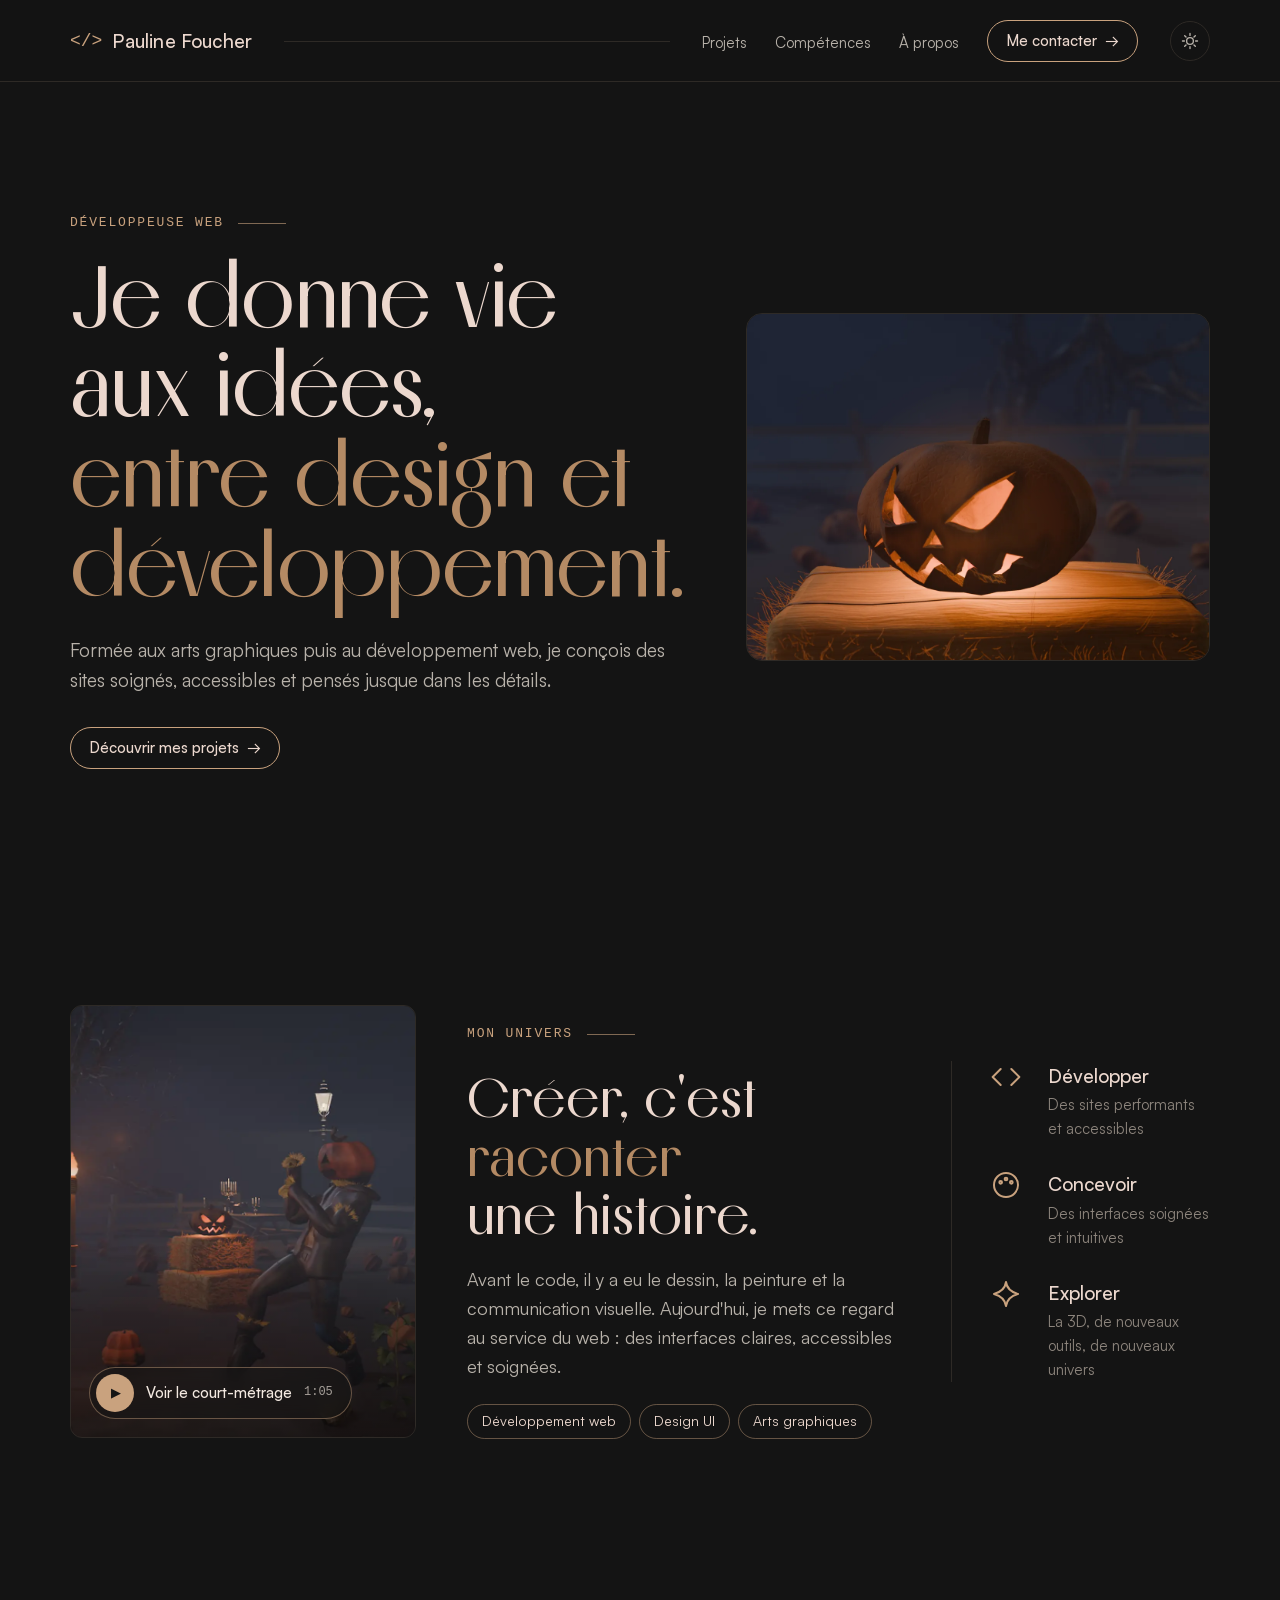
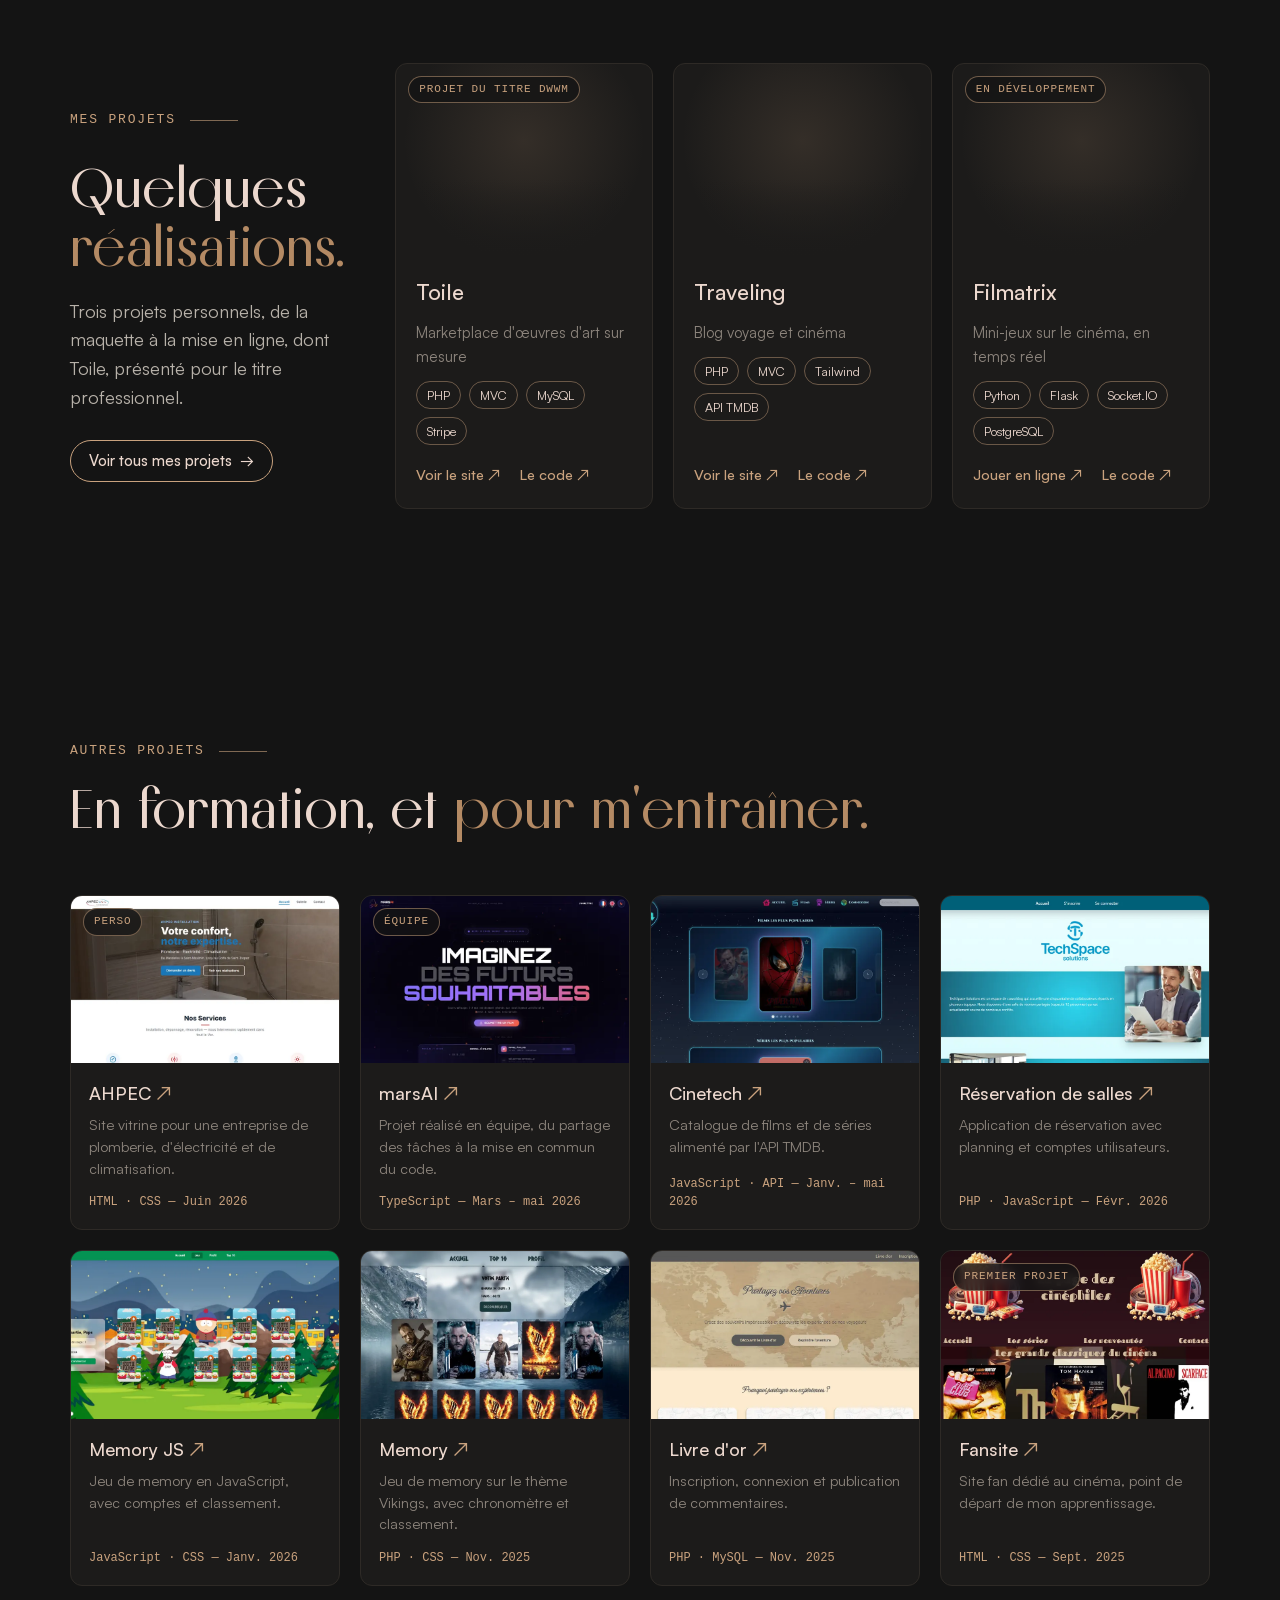
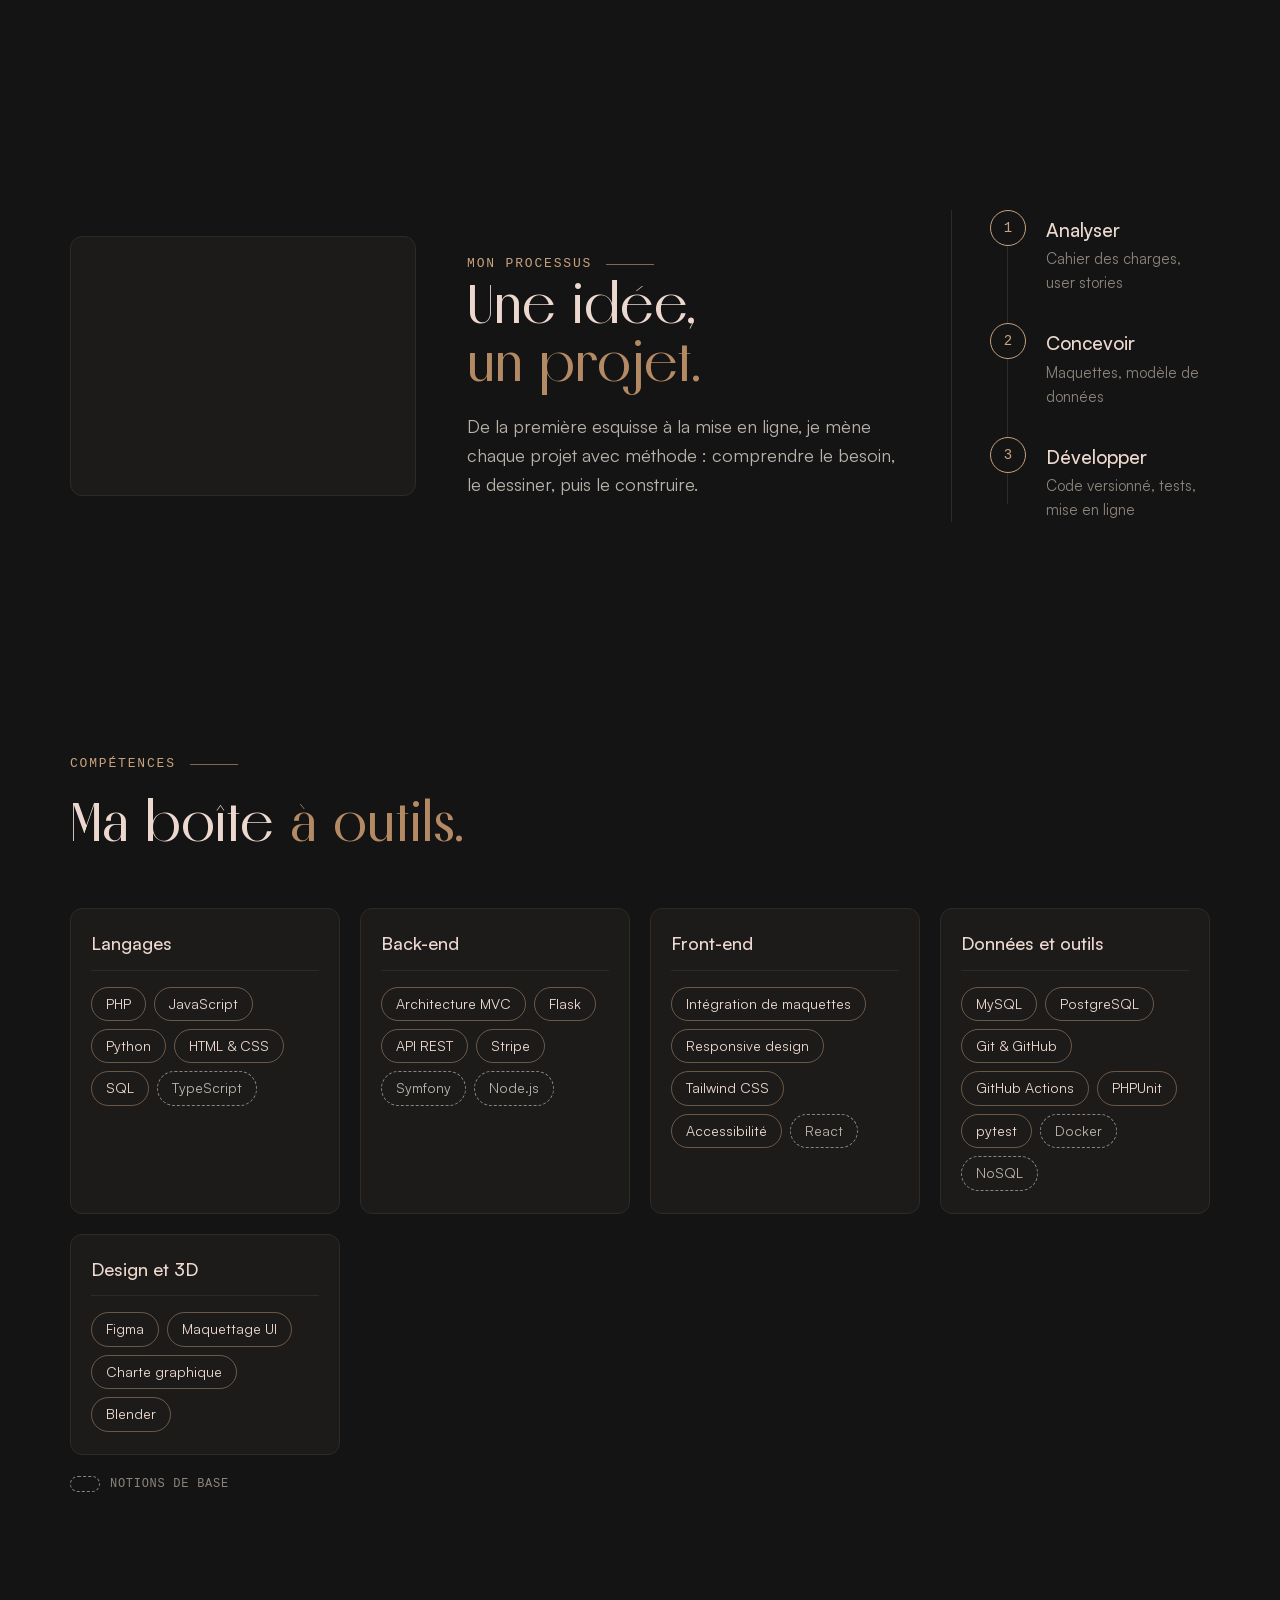
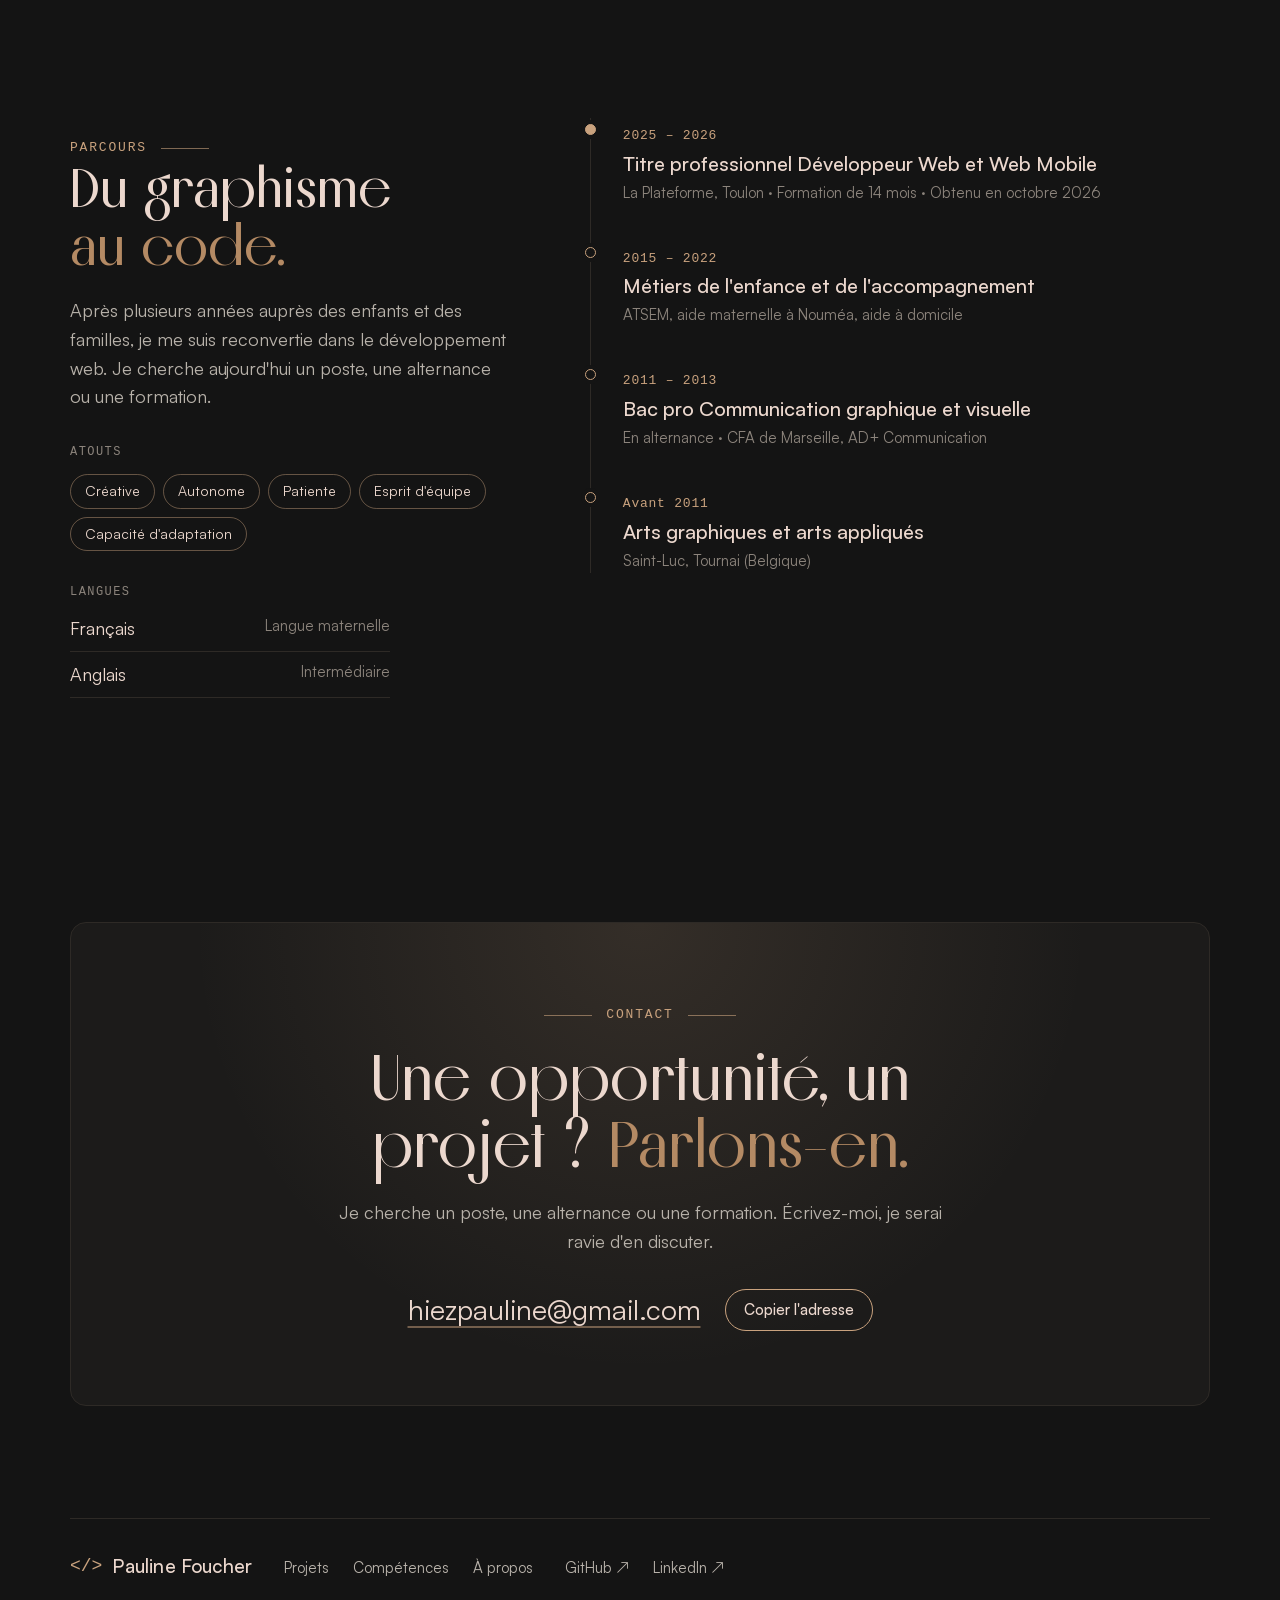
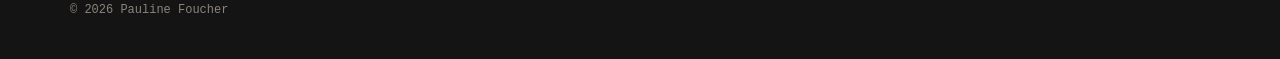
==== index.html @ 4ea8f17d "Intégration de la lanterne en 3D dans le hero" ====
<!DOCTYPE html>
<html lang="fr">
<head>
  <meta charset="UTF-8">
  <meta name="viewport" content="width=device-width, initial-scale=1.0">
  <title>Pauline Foucher · Développeuse web</title>
  <meta name="description" content="Portfolio de Pauline Foucher, développeuse web ouverte à un emploi, une alternance ou une formation : projets en PHP, JavaScript et Python.">

  <link rel="icon" href="images/favicon.svg" type="image/svg+xml">

  <meta property="og:type" content="website">
  <meta property="og:locale" content="fr_FR">
  <meta property="og:title" content="Pauline Foucher · Développeuse web">
  <meta property="og:description" content="Développeuse web ouverte à un emploi, une alternance ou une formation : projets en PHP, JavaScript et Python.">
  <meta property="og:url" content="https://pauline-hiez.github.io/mon-portfolio/">
  <meta property="og:image" content="https://pauline-hiez.github.io/mon-portfolio/images/og-image.png">
  <meta name="twitter:card" content="summary_large_image">


  <!-- Applique le thème choisi avant l'affichage (évite un flash) et signale que le JavaScript est actif -->
  <script>
    document.documentElement.classList.add('js');
    (function () {
      let theme = null;
      try { theme = localStorage.getItem('theme'); } catch (e) {}
      // Deux thèmes : sombre (par défaut) et clair. Les anciens choix sont convertis.
      const light = ['light', 'teal', 'prune', 'bleu', 'sauge'];
      document.documentElement.dataset.theme = light.includes(theme) ? 'light' : 'dark';
    })();
  </script>

  <!-- Styles et script -->
  <link rel="stylesheet" href="css/style.css">
  <script src="js/script.js" defer></script>
</head>
<body>

  <a class="skip-link" href="#main">Aller au contenu</a>

  <div class="wrap">

    <!-- ===== EN-TÊTE DU SITE ===== -->
    <header class="site-header">
      <a class="brand" href="#top">
        <span class="brand-mark" aria-hidden="true">&lt;/&gt;</span>
        <span class="brand-name">Pauline Foucher</span>
      </a>

      <nav class="site-nav" aria-label="Navigation principale">
        <ul>
          <li><a href="#projets">Projets</a></li>
          <li><a href="#competences">Compétences</a></li>
          <li><a href="#a-propos">À propos</a></li>
          <li><a class="btn-outline" href="#contact">Me contacter <span aria-hidden="true">→</span></a></li>
        </ul>
      </nav>

      <button type="button" class="theme-toggle" id="theme-toggle" aria-label="Activer le mode clair">
        <svg class="icon-moon" viewBox="0 0 24 24" aria-hidden="true">
          <path d="M20 14.5A8 8 0 0 1 9.5 4a8 8 0 1 0 10.5 10.5z"/>
        </svg>
        <svg class="icon-sun" viewBox="0 0 24 24" aria-hidden="true">
          <circle cx="12" cy="12" r="4.5"/>
          <path d="M12 2v2.5M12 19.5V22M2 12h2.5M19.5 12H22M4.9 4.9l1.8 1.8M17.3 17.3l1.8 1.8M4.9 19.1l1.8-1.8M17.3 6.7l1.8-1.8"/>
        </svg>
      </button>
    </header>

    <main id="main">

      <!-- Introduction -->
      <section class="hero" id="top">
        <div class="hero-text">
          <p class="kicker">Développeuse web</p>
          <h1>Je donne vie aux idées, <em>entre design et développement.</em></h1>
          <p class="hero-lead">
            Formée aux arts graphiques puis au développement web, je conçois des
            sites soignés, accessibles et pensés jusque dans les détails.
          </p>
          <a class="btn-outline" href="#projets">
            Découvrir mes projets <span aria-hidden="true">→</span>
          </a>
        </div>

        <!-- Visuel provisoire, en attendant le personnage 3D -->
        <figure class="hero-visual">
          <img src="images/lanterne.webp"
               alt="Lanterne citrouille sculptée, modélisée et éclairée dans Blender"
               width="1200" height="900" fetchpriority="high">
        </figure>
      </section>

      <!-- Mon univers (à propos) -->
      <section class="about" id="a-propos">
        <!-- Visuel : à choisir (portrait, rendu 3D…) -->
        <figure class="about-visual">
          <img src="images/epouvantail.webp" alt="L'appel, scène 3D réalisée dans Blender" loading="lazy">
          <button type="button" class="play-btn" id="film-open">
            <span class="play-pill">
              <span class="play-icon" aria-hidden="true">▶</span>
              Voir le court-métrage
              <span class="play-time">1:05</span>
            </span>
          </button>
        </figure>

        <div class="about-text">
          <p class="kicker">Mon univers</p>
          <h2>Créer, c'est <em>raconter</em> une histoire.</h2>
          <p>
            Avant le code, il y a eu le dessin, la peinture et la communication
            visuelle. Aujourd'hui, je mets ce regard au service du web : des
            interfaces claires, accessibles et soignées.
          </p>
          <ul class="tags" aria-label="Domaines">
            <li>Développement web</li>
            <li>Design UI</li>
            <li>Arts graphiques</li>
          </ul>
        </div>

        <ul class="pillars">
          <li>
            <svg class="pillar-icon" viewBox="0 0 24 24" aria-hidden="true">
              <path d="M8 6l-6 6 6 6M16 6l6 6-6 6"/>
            </svg>
            <h3>Développer</h3>
            <p>Des sites performants et accessibles</p>
          </li>
          <li>
            <svg class="pillar-icon" viewBox="0 0 24 24" aria-hidden="true">
              <circle cx="12" cy="12" r="9"/>
              <circle cx="8" cy="10" r="1"/>
              <circle cx="12" cy="7.5" r="1"/>
              <circle cx="16" cy="10" r="1"/>
            </svg>
            <h3>Concevoir</h3>
            <p>Des interfaces soignées et intuitives</p>
          </li>
          <li>
            <svg class="pillar-icon" viewBox="0 0 24 24" aria-hidden="true">
              <path d="M12 3c.6 4.6 3.4 7.4 9 9-5.6 1.6-8.4 4.4-9 9-.6-4.6-3.4-7.4-9-9 5.6-1.6 8.4-4.4 9-9z"/>
            </svg>
            <h3>Explorer</h3>
            <p>La 3D, de nouveaux outils, de nouveaux univers</p>
          </li>
        </ul>
      </section>

      <!-- Projets -->
      <section class="projects" id="projets">
        <div class="projects-intro">
          <p class="kicker">Mes projets</p>
          <h2>Quelques <em>réalisations.</em></h2>
          <p>
            Trois projets personnels, de la maquette à la mise en ligne, dont
            Toile, présenté pour le titre professionnel.
          </p>
          <a class="btn-outline" href="#formation">
            Voir tous mes projets <span aria-hidden="true">→</span>
          </a>
        </div>

        <ul class="project-list">
          <!-- Toile -->
          <li class="project-card">
            <div class="screen">
              <span class="badge">Projet du titre DWWM</span>
              <video class="demo" src="videos/toile.mp4"
                     muted loop playsinline preload="metadata"
                     aria-label="Démonstration de la marketplace Toile"></video>
            </div>
            <div class="project-body">
              <h3>Toile</h3>
              <p>Marketplace d'œuvres d'art sur mesure</p>
              <ul class="tags" aria-label="Technologies">
                <li>PHP</li>
                <li>MVC</li>
                <li>MySQL</li>
                <li>Stripe</li>
              </ul>
              <div class="project-links">
                <a href="https://toile.free.nf/" target="_blank" rel="noopener">Voir le site <span aria-hidden="true">↗</span></a>
                <a href="https://github.com/Pauline-hiez/toile" target="_blank" rel="noopener">Le code <span aria-hidden="true">↗</span></a>
              </div>
            </div>
          </li>

          <!-- Traveling -->
          <li class="project-card">
            <div class="screen">
              <video class="demo" src="videos/traveling.mp4"
                     muted loop playsinline preload="metadata"
                     aria-label="Démonstration du blog Traveling"></video>
            </div>
            <div class="project-body">
              <h3>Traveling</h3>
              <p>Blog voyage et cinéma</p>
              <ul class="tags" aria-label="Technologies">
                <li>PHP</li>
                <li>MVC</li>
                <li>Tailwind</li>
                <li>API TMDB</li>
              </ul>
              <div class="project-links">
                <a href="https://traveling-blog.free.nf/" target="_blank" rel="noopener">Voir le site <span aria-hidden="true">↗</span></a>
                <a href="https://github.com/Pauline-hiez/traveling" target="_blank" rel="noopener">Le code <span aria-hidden="true">↗</span></a>
              </div>
            </div>
          </li>

          <!-- Filmatrix -->
          <li class="project-card">
            <div class="screen">
              <span class="badge">En développement</span>
              <video class="demo" src="videos/filmatrix.mp4"
                     muted loop playsinline preload="metadata"
                     aria-label="Démonstration des jeux Filmatrix"></video>
            </div>
            <div class="project-body">
              <h3>Filmatrix</h3>
              <p>Mini-jeux sur le cinéma, en temps réel</p>
              <ul class="tags" aria-label="Technologies">
                <li>Python</li>
                <li>Flask</li>
                <li>Socket.IO</li>
                <li>PostgreSQL</li>
              </ul>
              <div class="project-links">
                <a href="https://filmatrix-0erx.onrender.com/" target="_blank" rel="noopener">Jouer en ligne <span aria-hidden="true">↗</span></a>
                <a href="https://github.com/Pauline-hiez/filmatrix" target="_blank" rel="noopener">Le code <span aria-hidden="true">↗</span></a>
              </div>
            </div>
          </li>
        </ul>
      </section>

      <!-- Autres projets -->
      <section class="others" id="formation">
        <div class="others-head">
          <p class="kicker">Autres projets</p>
          <h2>En formation, et <em>pour m'entraîner.</em></h2>
        </div>

        <ul class="others-list">
          <li class="other-card">
            <a href="https://github.com/Pauline-hiez/ahpec" target="_blank" rel="noopener">
              <figure class="other-shot">
                <span class="badge">Perso</span>
                <img class="other-thumb" src="images/ahpec.webp" alt="" loading="lazy">
              </figure>
              <div class="other-body">
                <h3>AHPEC <span aria-hidden="true">↗</span></h3>
                <p>Site vitrine pour une entreprise de plomberie, d'électricité et de climatisation.</p>
                <p class="other-meta">HTML · CSS — Juin 2026</p>
              </div>
            </a>
          </li>

          <li class="other-card">
            <a href="https://github.com/Pauline-hiez/marsAI" target="_blank" rel="noopener">
              <figure class="other-shot">
                <span class="badge">Équipe</span>
                <img class="other-thumb" src="images/marsai.webp" alt="" loading="lazy">
              </figure>
              <div class="other-body">
                <h3>marsAI <span aria-hidden="true">↗</span></h3>
                <p>Projet réalisé en équipe, du partage des tâches à la mise en commun du code.</p>
                <p class="other-meta">TypeScript — Mars – mai 2026</p>
              </div>
            </a>
          </li>

          <li class="other-card">
            <a href="https://github.com/Pauline-hiez/cinetech" target="_blank" rel="noopener">
              <figure class="other-shot">
                <img class="other-thumb" src="images/cinetech.webp" alt="" loading="lazy">
              </figure>
              <div class="other-body">
                <h3>Cinetech <span aria-hidden="true">↗</span></h3>
                <p>Catalogue de films et de séries alimenté par l'API TMDB.</p>
                <p class="other-meta">JavaScript · API — Janv. – mai 2026</p>
              </div>
            </a>
          </li>

          <li class="other-card">
            <a href="https://github.com/Pauline-hiez/reservation-salle" target="_blank" rel="noopener">
              <figure class="other-shot">
                <img class="other-thumb" src="images/reservation-salle.webp" alt="" loading="lazy">
              </figure>
              <div class="other-body">
                <h3>Réservation de salles <span aria-hidden="true">↗</span></h3>
                <p>Application de réservation avec planning et comptes utilisateurs.</p>
                <p class="other-meta">PHP · JavaScript — Févr. 2026</p>
              </div>
            </a>
          </li>

          <li class="other-card">
            <a href="https://github.com/Pauline-hiez/memory-js" target="_blank" rel="noopener">
              <figure class="other-shot">
                <img class="other-thumb" src="images/memory-js.webp" alt="" loading="lazy">
              </figure>
              <div class="other-body">
                <h3>Memory JS <span aria-hidden="true">↗</span></h3>
                <p>Jeu de memory en JavaScript, avec comptes et classement.</p>
                <p class="other-meta">JavaScript · CSS — Janv. 2026</p>
              </div>
            </a>
          </li>

          <li class="other-card">
            <a href="https://github.com/Pauline-hiez/memory" target="_blank" rel="noopener">
              <figure class="other-shot">
                <img class="other-thumb" src="images/memory-php.webp" alt="" loading="lazy">
              </figure>
              <div class="other-body">
                <h3>Memory <span aria-hidden="true">↗</span></h3>
                <p>Jeu de memory sur le thème Vikings, avec chronomètre et classement.</p>
                <p class="other-meta">PHP · CSS — Nov. 2025</p>
              </div>
            </a>
          </li>

          <li class="other-card">
            <a href="https://github.com/Pauline-hiez/livre-or" target="_blank" rel="noopener">
              <figure class="other-shot">
                <img class="other-thumb" src="images/livreor.webp" alt="" loading="lazy">
              </figure>
              <div class="other-body">
                <h3>Livre d'or <span aria-hidden="true">↗</span></h3>
                <p>Inscription, connexion et publication de commentaires.</p>
                <p class="other-meta">PHP · MySQL — Nov. 2025</p>
              </div>
            </a>
          </li>

          <li class="other-card">
            <a href="https://github.com/Pauline-hiez/fansite" target="_blank" rel="noopener">
              <figure class="other-shot">
                <span class="badge">Premier projet</span>
                <img class="other-thumb" src="images/fansite.webp" alt="" loading="lazy">
              </figure>
              <div class="other-body">
                <h3>Fansite <span aria-hidden="true">↗</span></h3>
                <p>Site fan dédié au cinéma, point de départ de mon apprentissage.</p>
                <p class="other-meta">HTML · CSS — Sept. 2025</p>
              </div>
            </a>
          </li>
        </ul>
      </section>

      <!-- Mon processus -->
      <section class="process" id="processus">
        <!-- Visuel : une de mes maquettes ou wireframes -->
        <figure class="process-visual" aria-hidden="true"></figure>

        <div class="process-text">
          <p class="kicker">Mon processus</p>
          <h2>Une idée, <em>un projet.</em></h2>
          <p>
            De la première esquisse à la mise en ligne, je mène chaque projet
            avec méthode : comprendre le besoin, le dessiner, puis le construire.
          </p>
        </div>

        <ol class="steps">
          <li>
            <h3>Analyser</h3>
            <p>Cahier des charges, user stories</p>
          </li>
          <li>
            <h3>Concevoir</h3>
            <p>Maquettes, modèle de données</p>
          </li>
          <li>
            <h3>Développer</h3>
            <p>Code versionné, tests, mise en ligne</p>
          </li>
        </ol>
      </section>

      <!-- Compétences -->
      <section class="skills" id="competences">
        <div class="skills-head">
          <p class="kicker">Compétences</p>
          <h2>Ma boîte <em>à outils.</em></h2>
        </div>

        <div class="skills-grid">
          <div class="skill-group">
            <h3>Langages</h3>
            <ul class="tags">
              <li>PHP</li>
              <li>JavaScript</li>
              <li>Python</li>
              <li>HTML &amp; CSS</li>
              <li>SQL</li>
              <li class="is-basic">TypeScript<span class="vh"> (bases)</span></li>
            </ul>
          </div>

          <div class="skill-group">
            <h3>Back-end</h3>
            <ul class="tags">
              <li>Architecture MVC</li>
              <li>Flask</li>
              <li>API REST</li>
              <li>Stripe</li>
              <li class="is-basic">Symfony<span class="vh"> (bases)</span></li>
              <li class="is-basic">Node.js<span class="vh"> (bases)</span></li>
            </ul>
          </div>

          <div class="skill-group">
            <h3>Front-end</h3>
            <ul class="tags">
              <li>Intégration de maquettes</li>
              <li>Responsive design</li>
              <li>Tailwind CSS</li>
              <li>Accessibilité</li>
              <li class="is-basic">React<span class="vh"> (bases)</span></li>
            </ul>
          </div>

          <div class="skill-group">
            <h3>Données et outils</h3>
            <ul class="tags">
              <li>MySQL</li>
              <li>PostgreSQL</li>
              <li>Git &amp; GitHub</li>
              <li>GitHub Actions</li>
              <li>PHPUnit</li>
              <li>pytest</li>
              <li class="is-basic">Docker<span class="vh"> (bases)</span></li>
              <li class="is-basic">NoSQL<span class="vh"> (bases)</span></li>
            </ul>
          </div>

          <div class="skill-group">
            <h3>Design et 3D</h3>
            <ul class="tags">
              <li>Figma</li>
              <li>Maquettage UI</li>
              <li>Charte graphique</li>
              <li>Blender</li>
            </ul>
          </div>
        </div>

        <p class="skills-legend"><span aria-hidden="true"></span>Notions de base</p>
      </section>

      <!-- Parcours -->
      <section class="path" id="parcours">
        <div class="path-intro">
          <p class="kicker">Parcours</p>
          <h2>Du graphisme <em>au code.</em></h2>
          <p>
            Après plusieurs années auprès des enfants et des familles, je me suis
            reconvertie dans le développement web. Je cherche aujourd'hui un poste,
            une alternance ou une formation.
          </p>

          <h3>Atouts</h3>
          <ul class="tags">
            <li>Créative</li>
            <li>Autonome</li>
            <li>Patiente</li>
            <li>Esprit d'équipe</li>
            <li>Capacité d'adaptation</li>
          </ul>

          <h3>Langues</h3>
          <ul class="langs">
            <li>Français <span>Langue maternelle</span></li>
            <li>Anglais <span>Intermédiaire</span></li>
          </ul>
        </div>

        <ol class="timeline">
          <li>
            <time class="when" datetime="2026">2025 – 2026</time>
            <h3>Titre professionnel Développeur Web et Web Mobile</h3>
            <p>La Plateforme, Toulon · Formation de 14 mois · Obtenu en octobre 2026</p>
          </li>
          <li>
            <time class="when" datetime="2015">2015 – 2022</time>
            <h3>Métiers de l'enfance et de l'accompagnement</h3>
            <p>ATSEM, aide maternelle à Nouméa, aide à domicile</p>
          </li>
          <li>
            <time class="when" datetime="2011">2011 – 2013</time>
            <h3>Bac pro Communication graphique et visuelle</h3>
            <p>En alternance · CFA de Marseille, AD+ Communication</p>
          </li>
          <li>
            <span class="when">Avant 2011</span>
            <h3>Arts graphiques et arts appliqués</h3>
            <p>Saint-Luc, Tournai (Belgique)</p>
          </li>
        </ol>
      </section>

      <!-- Contact -->
      <section class="contact" id="contact">
        <p class="kicker">Contact</p>
        <h2>Une opportunité, un projet&nbsp;? <em>Parlons-en.</em></h2>
        <p class="contact-lead">
          Je cherche un poste, une alternance ou une formation.
          Écrivez-moi, je serai ravie d'en discuter.
        </p>

        <div class="mail-row">
          <a class="mail" id="email" href="mailto:hiezpauline@gmail.com">hiezpauline@gmail.com</a>
          <button type="button" class="btn-outline" id="copy-btn">Copier l'adresse</button>
          <span class="vh" id="copy-status" role="status" aria-live="polite"></span>
        </div>
      </section>

    </main>

    <!-- Pied de page -->
    <footer class="site-footer">
      <a class="brand" href="#top">
        <span class="brand-mark" aria-hidden="true">&lt;/&gt;</span>
        <span class="brand-name">Pauline Foucher</span>
      </a>

      <nav aria-label="Liens de bas de page">
        <ul class="footer-links">
          <li><a href="#projets">Projets</a></li>
          <li><a href="#competences">Compétences</a></li>
          <li><a href="#a-propos">À propos</a></li>
        </ul>
      </nav>

      <ul class="socials">
        <li><a href="https://github.com/Pauline-hiez" target="_blank" rel="noopener">GitHub <span aria-hidden="true">↗</span></a></li>
        <li><a href="https://www.linkedin.com/in/pauline-hiez-a993b643b/" target="_blank" rel="noopener">LinkedIn <span aria-hidden="true">↗</span></a></li>
      </ul>

      <p class="copyright">© 2026 Pauline Foucher</p>
    </footer>

  </div>

  <!-- Fenêtre du court-métrage -->
  <dialog class="film-dialog" id="film-dialog" aria-labelledby="film-title">
    <div class="film-head">
      <h2 id="film-title">L'appel</h2>
      <button type="button" class="film-close" id="film-close" aria-label="Fermer la vidéo">×</button>
    </div>
    <video class="film-video" id="film-video" src="videos/lappel.mp4"
           poster="videos/lappel-poster.webp"
           controls preload="none" playsinline></video>
    <p class="film-caption">
      Court-métrage 3D réalisé dans Blender · 1 min 05 ·
      <a href="https://www.youtube.com/watch?v=dZjXC21wqis" target="_blank" rel="noopener">Voir aussi sur YouTube <span aria-hidden="true">↗</span></a>
    </p>
  </dialog>

</body>
</html>
---- css/style.css ----
/* 1. Variables et thèmes : gris-noir, or et crème */
:root {
    /* Polices */
    --font-titre: "Melodrama", Georgia, serif;
    --font-texte: "Satoshi", system-ui, sans-serif;
    --font-mono: ui-monospace, "Cascadia Code", Consolas, monospace;

    /* Thème sombre (par défaut) */
    color-scheme: dark;

    /* Fond de page */
    --paper: #141414;
    /* Cartes, blocs */
    --paper-2: #1C1B1A;
    /* Titres, texte important (crème) */
    --ink: #ECD8CE;
    /* Texte courant (gris chaud) */
    --ink-2: #B8B2AA;
    /* Textes secondaires, légendes */
    --ink-3: #8C847C;
    /* Filets, bordures */
    --line: #2E2A26;
    /* Or clair : liens, boutons, icônes */
    --accent: #C9A27E;
    /* Or bronze : mots en italique */
    --gold: #B48A64;
    /* Surligneur, sélection */
    --hl: color-mix(in srgb, var(--accent) 25%, transparent);
    /* Ombre des cartes */
    --shadow: 0 1px 1px rgba(0, 0, 0, 0.4),
        0 14px 24px -12px rgba(0, 0, 0, 0.7);
}

/* Thème clair : crème, encre et bronze */
:root[data-theme="light"] {
    color-scheme: light;
    --paper: #F4EDE4;
    --paper-2: #FBF7F1;
    --ink: #1A1816;
    --ink-2: #4A443E;
    --ink-3: #6B635B;
    --line: #E2D7CA;
    --accent: #8A5F3A;
    --gold: #8A5F3A;
    --hl: color-mix(in srgb, var(--accent) 20%, transparent);
    --shadow: 0 1px 1px rgba(26, 24, 22, 0.12),
        0 14px 24px -12px rgba(26, 24, 22, 0.35);
}

/* Polices (Fontshare, hébergées en local) */
@font-face {
    font-family: "Melodrama";
    src: url("../fonts/Melodrama-Variable.woff2") format("woff2");
    font-weight: 300 700;
    font-style: normal;
    font-display: swap;
}

@font-face {
    font-family: "Satoshi";
    src: url("../fonts/Satoshi-Variable.woff2") format("woff2");
    font-weight: 300 900;
    font-style: normal;
    font-display: swap;
}

@font-face {
    font-family: "Satoshi";
    src: url("../fonts/Satoshi-VariableItalic.woff2") format("woff2");
    font-weight: 300 900;
    font-style: italic;
    font-display: swap;
}

/* 2. Reset et bases (mobile first) */
*,
*::before,
*::after {
    box-sizing: border-box;
}

html {
    scroll-behavior: smooth;
    scroll-padding-top: 88px;
}

body {
    margin: 0;
    padding-inline: clamp(16px, 5vw, 64px);
    overflow-x: clip;
    background-color: var(--paper);
    color: var(--ink-2);
    font-family: var(--font-texte);
    font-size: 18px;
    line-height: 1.6;
    -webkit-font-smoothing: antialiased;
    transition: background-color 0.3s, color 0.3s;
}

/* Grands titres en Melodrama */
h1,
h2 {
    margin: 0;
    color: var(--ink);
    font-family: var(--font-titre);
    font-weight: 500;
    line-height: 1.05;
    text-wrap: balance;
}

/* Conteneur centré */
.wrap {
    max-width: 1140px;
    margin: 0 auto;
}

a {
    color: inherit;
    text-decoration: none;
}

img,
video {
    display: block;
    max-width: 100%;
}

/* Contour visible au clavier */
:focus-visible {
    outline: 3px solid var(--accent);
    outline-offset: 3px;
    border-radius: 4px;
}

::selection {
    background: var(--hl);
}

/* Lien d'évitement (accessibilité) */
.skip-link {
    position: absolute;
    top: 12px;
    left: 12px;
    z-index: 1000;
    padding: 10px 16px;
    border-radius: 6px;
    background: var(--ink);
    color: var(--paper);
    font-size: 15px;
    font-weight: 700;
    transform: translateY(-200%);
    transition: transform 0.2s;
}

.skip-link:focus {
    transform: translateY(0);
}

/* Texte lu par les lecteurs d'écran, mais invisible */
.vh {
    position: absolute;
    width: 1px;
    height: 1px;
    overflow: hidden;
    clip-path: inset(50%);
    white-space: nowrap;
}

/* 3. En-tête du site */
.site-header {
    position: sticky;
    z-index: 40;
    top: 0;
    display: flex;
    flex-wrap: wrap;
    align-items: center;
    gap: 12px 20px;
    padding-block: 14px;
    transition: transform 0.35s cubic-bezier(0.2, 0.8, 0.2, 1);
}

/* Fond translucide, d'un bord à l'autre de l'écran */
.site-header::before {
    content: "";
    position: absolute;
    z-index: -1;
    inset: 0 calc(50% - 50vw);
    border-bottom: 1px solid var(--line);
    background: color-mix(in srgb, var(--paper) 88%, transparent);
    -webkit-backdrop-filter: blur(10px);
    backdrop-filter: blur(10px);
}

/* Caché quand on descend (voir script.js) */
.site-header.is-hidden {
    transform: translateY(-100%);
}

/* Logo : </> + nom */
.brand {
    display: inline-flex;
    align-items: center;
    gap: 10px;
    margin-right: auto;
    color: var(--ink);
}

.brand-mark {
    font-family: var(--font-mono);
    font-size: 18px;
    color: var(--accent);
}

.brand-name {
    font-size: 19px;
    font-weight: 500;
    letter-spacing: 0.01em;
}

/* Navigation : sur mobile, elle passe sous le logo, sur toute la largeur */
.site-nav {
    order: 3;
    width: 100%;
}

.site-nav ul {
    display: flex;
    flex-wrap: wrap;
    align-items: center;
    gap: 10px 22px;
    margin: 0;
    padding: 0;
    list-style: none;
}

.site-nav a:not(.btn-outline) {
    font-size: 15px;
    color: var(--ink-2);
    transition: color 0.2s;
}

.site-nav a:not(.btn-outline):hover {
    color: var(--ink);
}

/* Bouton à contour arrondi (réutilisé dans toute la page) */
.btn-outline {
    display: inline-flex;
    align-items: center;
    gap: 8px;
    padding: 8px 18px;
    border: 1px solid var(--accent);
    border-radius: 999px;
    color: var(--ink);
    font-size: 15px;
    font-weight: 500;
    transition: background 0.2s, color 0.2s;
}

.btn-outline:hover {
    background: var(--accent);
    color: var(--paper);
}

/* Bouton mode clair / sombre */
.theme-toggle {
    display: grid;
    place-items: center;
    width: 40px;
    height: 40px;
    padding: 0;
    border: 1px solid var(--line);
    border-radius: 50%;
    background: transparent;
    color: var(--ink-2);
    cursor: pointer;
    transition: border-color 0.2s, color 0.2s;
}

.theme-toggle:hover {
    border-color: var(--accent);
    color: var(--accent);
}

.theme-toggle svg {
    width: 18px;
    height: 18px;
    fill: none;
    stroke: currentColor;
    stroke-width: 1.8;
    stroke-linecap: round;
    stroke-linejoin: round;
}

/* En mode sombre, on propose le soleil ; en mode clair, la lune */
.theme-toggle .icon-sun,
.theme-toggle[data-current="dark"] .icon-moon {
    display: none;
}

.theme-toggle[data-current="dark"] .icon-sun {
    display: block;
}

/* Grands écrans : tout sur une ligne */
@media (min-width: 900px) {
    .site-header {
        flex-wrap: nowrap;
        gap: 32px;
        padding-block: 20px;
    }

    .brand {
        margin-right: 0;
    }

    .site-nav {
        order: 0;
        display: flex;
        flex: 1;
        align-items: center;
        gap: 32px;
        width: auto;
    }

    /* Filet fin entre le logo et les liens, comme sur la maquette */
    .site-nav::before {
        content: "";
        flex: 1;
        height: 1px;
        background: var(--line);
    }

    .site-nav ul {
        flex-wrap: nowrap;
        gap: 28px;
    }
}

/* 4. Étiquette au-dessus des titres (réutilisée dans toutes les sections) */
.kicker {
    display: inline-flex;
    align-items: center;
    gap: 14px;
    margin: 0 0 18px;
    font-family: var(--font-mono);
    font-size: 13px;
    letter-spacing: 0.14em;
    text-transform: uppercase;
    color: var(--accent);
}

/* Petit filet après le texte, comme sur la maquette */
.kicker::after {
    content: "";
    width: 48px;
    height: 1px;
    background: currentColor;
    opacity: 0.6;
}

/* Mots mis en valeur dans les titres : en or, sans faux italique */
h1 em,
h2 em {
    font-style: normal;
    color: var(--gold);
}

/* 5. Introduction (hero) */
.hero {
    display: grid;
    gap: 40px;
    padding-block: clamp(40px, 8vw, 112px);
}

.hero h1 {
    font-size: clamp(44px, 8vw, 88px);
    line-height: 1.02;
    letter-spacing: -0.01em;
}

.hero-lead {
    max-width: 32em;
    margin: 24px 0 32px;
    font-size: clamp(17px, 1.6vw, 19px);
}

/* Emplacement de la lanterne : un halo doré en attendant la 3D */
.hero-visual {
    margin: 0;
    aspect-ratio: 4 / 3;
    border: 1px solid var(--line);
    border-radius: 16px;
    background: radial-gradient(circle at 50% 55%,
            color-mix(in srgb, var(--accent) 22%, transparent),
            transparent 60%);
}

.hero-visual {
    overflow: hidden;
}

.hero-visual img {
    width: 100%;
    height: 100%;
    object-fit: cover;
}

/* Lanterne provisoire : halo qui vacille comme une flamme */
.hero-visual {
    position: relative;
}

.hero-visual::after {
    content: "";
    position: absolute;
    inset: 0;
    background: radial-gradient(circle at 50% 62%,
            rgb(255 140 50 / 0.55),
            transparent 45%);
    mix-blend-mode: screen;
    opacity: 0.35;
    pointer-events: none;
    animation: flicker 6s ease-in-out infinite;
}

/* Variations irrégulières : une vraie flamme n'a pas de rythme régulier */
@keyframes flicker {
    0% {
        opacity: 0.35;
    }

    8% {
        opacity: 0.55;
    }

    12% {
        opacity: 0.3;
    }

    20% {
        opacity: 0.5;
    }

    31% {
        opacity: 0.4;
    }

    38% {
        opacity: 0.62;
    }

    44% {
        opacity: 0.33;
    }

    57% {
        opacity: 0.48;
    }

    63% {
        opacity: 0.38;
    }

    72% {
        opacity: 0.58;
    }

    80% {
        opacity: 0.3;
    }

    91% {
        opacity: 0.45;
    }

    100% {
        opacity: 0.35;
    }
}

/* Grands écrans : texte à gauche, visuel à droite */
@media (min-width: 900px) {
    .hero {
        grid-template-columns: 5fr 6fr;
        align-items: center;
        gap: clamp(40px, 5vw, 80px);
        min-height: calc(100vh - 90px);
    }
}

/* 6. Mon univers (à propos) */
.about {
    display: grid;
    gap: 40px;
    padding-block: clamp(64px, 9vw, 112px);
}

/* Cadre de l'image : prêt à recevoir le rendu Blender */
.about-visual {
    width: 100%;
    max-width: 420px;
    margin: 0;
    aspect-ratio: 4 / 5;
    overflow: hidden;
    border: 1px solid var(--line);
    border-radius: 12px;
    background: var(--paper-2);
}

.about-visual img {
    width: 100%;
    height: 100%;
    object-fit: cover;
}

.about h2 {
    font-size: clamp(36px, 5vw, 56px);
}

.about-text p {
    max-width: 34em;
    margin: 20px 0 24px;
}

/* Lien texte doré, souligné au survol (réutilisable) */
.text-link {
    display: inline-flex;
    gap: 6px;
    margin-top: 22px;
    color: var(--accent);
    font-size: 15px;
    font-weight: 500;
    text-decoration: underline;
    text-decoration-color: transparent;
    text-underline-offset: 5px;
    transition: text-decoration-color 0.2s;
}

.text-link:hover {
    text-decoration-color: currentColor;
}

/* Étiquettes en pastilles (réutilisées pour les technos des projets) */
.tags {
    display: flex;
    flex-wrap: wrap;
    gap: 8px;
    margin: 0;
    padding: 0;
    list-style: none;
}

.tags li {
    padding: 5px 14px;
    border: 1px solid color-mix(in srgb, var(--accent) 45%, transparent);
    border-radius: 999px;
    font-size: 14px;
    color: var(--ink);
}

/* Piliers : icône à gauche, titre et texte à droite */
.pillars {
    display: grid;
    gap: 28px;
    margin: 0;
    padding: 0;
    list-style: none;
}

.pillars li {
    display: grid;
    grid-template-columns: 40px 1fr;
    column-gap: 18px;
}

.pillar-icon {
    grid-row: span 2;
    width: 32px;
    height: 32px;
    fill: none;
    stroke: var(--accent);
    stroke-width: 1.5;
    stroke-linecap: round;
    stroke-linejoin: round;
}

.pillars h3 {
    margin: 0;
    font-size: 19px;
    font-weight: 500;
    color: var(--ink);
}

.pillars p {
    margin: 2px 0 0;
    font-size: 15px;
    color: var(--ink-3);
}

/* Grands écrans : image, texte et piliers sur trois colonnes */
@media (min-width: 900px) {
    .about {
        grid-template-columns: 4fr 5fr 3fr;
        align-items: center;
        gap: clamp(32px, 4vw, 56px);
    }

    /* Filet vertical avant les piliers, comme sur la maquette */
    .pillars {
        padding-left: clamp(24px, 3vw, 40px);
        border-left: 1px solid var(--line);
    }
}

/* 7. Projets */
.projects {
    display: grid;
    gap: 40px;
    padding-block: clamp(64px, 9vw, 112px);
}

.projects-intro h2 {
    font-size: clamp(36px, 5vw, 56px);
}

.projects-intro p {
    max-width: 28em;
    margin: 20px 0 28px;
}

/* Liste des cartes : une colonne sur mobile */
.project-list {
    display: grid;
    gap: 20px;
    margin: 0;
    padding: 0;
    list-style: none;
}

/* Carte de projet */
.project-card {
    display: flex;
    flex-direction: column;
    overflow: hidden;
    border: 1px solid var(--line);
    border-radius: 12px;
    background: var(--paper-2);
    transition: transform 0.3s, border-color 0.3s;
}

.project-card:hover {
    border-color: color-mix(in srgb, var(--accent) 50%, transparent);
    transform: translateY(-4px);
}

/* Écran : la vidéo, avec un fondu vers la carte en bas */
.screen {
    position: relative;
    aspect-ratio: 4 / 3;
    overflow: hidden;
    background: radial-gradient(circle at 50% 40%,
            color-mix(in srgb, var(--accent) 14%, transparent),
            transparent 70%);
}

.screen::after {
    content: "";
    position: absolute;
    inset: 0;
    background: linear-gradient(transparent 60%, var(--paper-2));
    pointer-events: none;
}

.demo {
    position: absolute;
    inset: 0;
    width: 100%;
    height: 100%;
    object-fit: cover;
    object-position: top;
    opacity: 0;
    transition: opacity 0.6s;
}

/* Ajouté par script.js quand la vidéo est chargée */
.screen.is-ready .demo {
    opacity: 1;
}

/* Badge posé sur la vidéo */
.badge {
    position: absolute;
    z-index: 2;
    top: 12px;
    left: 12px;
    padding: 4px 10px;
    border: 1px solid color-mix(in srgb, var(--accent) 50%, transparent);
    border-radius: 999px;
    background: color-mix(in srgb, var(--paper) 80%, transparent);
    -webkit-backdrop-filter: blur(6px);
    backdrop-filter: blur(6px);
    color: var(--accent);
    font-family: var(--font-mono);
    font-size: 11px;
    letter-spacing: 0.08em;
    text-transform: uppercase;
}

/* Texte de la carte */
.project-body {
    display: flex;
    flex: 1;
    flex-direction: column;
    gap: 12px;
    padding: 18px 20px 22px;
}

.project-body h3 {
    margin: 0;
    font-size: 22px;
    font-weight: 500;
    color: var(--ink);
}

.project-body>p {
    margin: 0;
    font-size: 15px;
    color: var(--ink-3);
}

/* Tags plus petits dans les cartes */
.project-card .tags li {
    padding: 3px 10px;
    font-size: 12.5px;
}

/* Liens en bas de la carte */
.project-links {
    display: flex;
    flex-wrap: wrap;
    gap: 8px 20px;
    margin-top: auto;
    padding-top: 6px;
}

.project-links a {
    color: var(--accent);
    font-size: 14.5px;
    font-weight: 500;
    transition: color 0.2s;
}

.project-links a:hover {
    color: var(--ink);
}

/* Tablette : deux cartes par ligne */
@media (min-width: 600px) {
    .project-list {
        grid-template-columns: repeat(2, 1fr);
    }
}

/* Grand écran : intro à gauche, trois cartes à droite */
@media (min-width: 1000px) {
    .projects {
        grid-template-columns: 3fr 9fr;
        align-items: center;
        gap: clamp(32px, 4vw, 56px);
    }

    .project-list {
        grid-template-columns: repeat(3, 1fr);
    }
}

/* 8. Mon processus */
.process {
    display: grid;
    gap: 40px;
    padding-block: clamp(64px, 9vw, 112px);
}

/* Cadre de l'image : prêt à recevoir une maquette */
.process-visual {
    width: 100%;
    max-width: 480px;
    margin: 0;
    aspect-ratio: 4 / 3;
    overflow: hidden;
    border: 1px solid var(--line);
    border-radius: 12px;
    background: var(--paper-2);
}

.process-visual img {
    width: 100%;
    height: 100%;
    object-fit: cover;
}

.process h2 {
    font-size: clamp(36px, 5vw, 56px);
}

.process-text p {
    max-width: 32em;
    margin: 20px 0 0;
}

/* Étapes numérotées automatiquement, reliées par un fil */
.steps {
    counter-reset: step;
    position: relative;
    display: grid;
    gap: 28px;
    margin: 0;
    padding: 0;
    list-style: none;
}

/* Le fil vertical, au centre des cercles */
.steps::before {
    content: "";
    position: absolute;
    top: 18px;
    bottom: 18px;
    left: 17.5px;
    width: 1px;
    background: var(--line);
}

.steps li {
    counter-increment: step;
    position: relative;
    padding-left: 56px;
}

/* Le cercle avec le numéro */
.steps li::before {
    content: counter(step);
    position: absolute;
    top: 0;
    left: 0;
    display: grid;
    place-items: center;
    width: 36px;
    height: 36px;
    border: 1px solid var(--accent);
    border-radius: 50%;
    background: var(--paper);
    color: var(--accent);
    font-family: var(--font-mono);
    font-size: 14px;
}

.steps h3 {
    margin: 0;
    padding-top: 5px;
    font-size: 19px;
    font-weight: 500;
    color: var(--ink);
}

.steps p {
    margin: 2px 0 0;
    font-size: 15px;
    color: var(--ink-3);
}

/* Grands écrans : image, texte et étapes sur trois colonnes */
@media (min-width: 900px) {
    .process {
        grid-template-columns: 4fr 5fr 3fr;
        align-items: center;
        gap: clamp(32px, 4vw, 56px);
    }

    /* Filet vertical avant les étapes, comme pour les piliers */
    .steps {
        padding-left: clamp(24px, 3vw, 40px);
        border-left: 1px solid var(--line);
    }

    /* Le fil se décale de la même valeur que la marge intérieure */
    .steps::before {
        left: calc(clamp(24px, 3vw, 40px) + 17.5px);
    }
}

/* 9. Autres projets */
.others {
    padding-block: clamp(64px, 9vw, 112px);
}

.others-head {
    margin-bottom: clamp(32px, 5vw, 56px);
}

.others-head h2 {
    font-size: clamp(36px, 5vw, 56px);
}

/* Grille : une colonne sur mobile */
.others-list {
    display: grid;
    gap: 20px;
    margin: 0;
    padding: 0;
    list-style: none;
}

/* La carte entière est un lien */
.other-card a {
    display: flex;
    flex-direction: column;
    height: 100%;
    overflow: hidden;
    border: 1px solid var(--line);
    border-radius: 12px;
    background: var(--paper-2);
    transition: transform 0.3s, border-color 0.3s;
}

.other-card a:hover {
    border-color: color-mix(in srgb, var(--accent) 50%, transparent);
    transform: translateY(-4px);
}

/* Vignette : halo doré en attendant l'image */
.other-shot {
    position: relative;
    margin: 0;
    aspect-ratio: 16 / 10;
    overflow: hidden;
    background: radial-gradient(circle at 50% 40%,
            color-mix(in srgb, var(--accent) 14%, transparent),
            transparent 70%);
}

.other-thumb {
    width: 100%;
    height: 100%;
    object-fit: cover;
    object-position: top;
    opacity: 0;
    transition: opacity 0.5s, transform 0.6s;
}

/* Ajouté par script.js quand l'image est chargée */
.other-shot.is-ready .other-thumb {
    opacity: 1;
}

/* Léger zoom de l'image au survol */
.other-card a:hover .other-thumb {
    transform: scale(1.05);
}

/* Texte de la carte */
.other-body {
    display: flex;
    flex: 1;
    flex-direction: column;
    gap: 6px;
    padding: 16px 18px 18px;
}

.other-body h3 {
    margin: 0;
    font-size: 18px;
    font-weight: 500;
    color: var(--ink);
}

/* La flèche ↗ en or */
.other-body h3 span {
    color: var(--accent);
}

.other-body p {
    margin: 0;
    font-size: 14.5px;
    line-height: 1.5;
    color: var(--ink-3);
}

/* Technos et date, en bas de la carte */
.other-body .other-meta {
    margin-top: auto;
    padding-top: 8px;
    font-family: var(--font-mono);
    font-size: 12px;
    color: var(--accent);
}

/* Tablette : deux colonnes */
@media (min-width: 600px) {
    .others-list {
        grid-template-columns: repeat(2, 1fr);
    }
}

/* Grand écran : quatre colonnes */
@media (min-width: 1000px) {
    .others-list {
        grid-template-columns: repeat(4, 1fr);
    }
}

/* 10. Compétences */
.skills {
    padding-block: clamp(64px, 9vw, 112px);
}

.skills-head {
    margin-bottom: clamp(32px, 5vw, 56px);
}

.skills-head h2 {
    font-size: clamp(36px, 5vw, 56px);
}

/* Grille qui s'adapte toute seule au nombre de colonnes possibles */
.skills-grid {
    display: grid;
    grid-template-columns: repeat(auto-fit, minmax(min(100%, 260px), 1fr));
    gap: 20px;
}

/* Une catégorie = un bloc */
.skill-group {
    padding: 20px 20px 22px;
    border: 1px solid var(--line);
    border-radius: 12px;
    background: var(--paper-2);
}

.skill-group h3 {
    margin: 0 0 16px;
    padding-bottom: 12px;
    border-bottom: 1px solid var(--line);
    font-size: 18px;
    font-weight: 500;
    color: var(--ink);
}

/* Notions de base : pastille en pointillés, texte atténué */
.tags .is-basic {
    border-style: dashed;
    border-color: var(--ink-3);
    color: var(--ink-2);
}

/* Légende des pointillés */
.skills-legend {
    display: flex;
    align-items: center;
    gap: 10px;
    margin: 20px 0 0;
    font-family: var(--font-mono);
    font-size: 12px;
    letter-spacing: 0.06em;
    text-transform: uppercase;
    color: var(--ink-3);
}

.skills-legend span {
    width: 30px;
    height: 16px;
    border: 1px dashed var(--ink-3);
    border-radius: 999px;
}

/* 11. Parcours */
.path {
    display: grid;
    gap: 48px;
    padding-block: clamp(64px, 9vw, 112px);
}

.path-intro h2 {
    font-size: clamp(36px, 5vw, 56px);
}

.path-intro>p {
    max-width: 30em;
    margin: 20px 0 0;
}

/* Petits titres « Atouts » et « Langues » */
.path-intro h3 {
    margin: 32px 0 12px;
    font-family: var(--font-mono);
    font-size: 12px;
    font-weight: 400;
    letter-spacing: 0.12em;
    text-transform: uppercase;
    color: var(--ink-3);
}

/* Langues : nom à gauche, niveau à droite */
.langs {
    display: grid;
    gap: 8px;
    max-width: 320px;
    margin: 0;
    padding: 0;
    list-style: none;
}

.langs li {
    display: flex;
    justify-content: space-between;
    padding-bottom: 8px;
    border-bottom: 1px solid var(--line);
    color: var(--ink);
}

.langs span {
    font-size: 15px;
    color: var(--ink-3);
}

/* Frise : un fil vertical et un point par étape */
.timeline {
    display: grid;
    gap: 36px;
    margin: 0;
    padding: 0 0 0 32px;
    border-left: 1px solid var(--line);
    list-style: none;
}

.timeline li {
    position: relative;
}

/* Le point, posé sur le fil */
.timeline li::before {
    content: "";
    position: absolute;
    top: 6px;
    left: -38px;
    width: 11px;
    height: 11px;
    border: 1px solid var(--accent);
    border-radius: 50%;
    background: var(--paper);
    box-shadow: 0 0 0 4px var(--paper);
}

/* L'étape la plus récente : point plein */
.timeline li:first-child::before {
    background: var(--accent);
}

.when {
    font-family: var(--font-mono);
    font-size: 13px;
    letter-spacing: 0.06em;
    color: var(--accent);
}

.timeline h3 {
    margin: 4px 0;
    font-size: 20px;
    font-weight: 500;
    line-height: 1.3;
    color: var(--ink);
}

.timeline p {
    margin: 0;
    font-size: 15px;
    color: var(--ink-3);
}

/* Grand écran : présentation à gauche, frise à droite */
@media (min-width: 900px) {
    .path {
        grid-template-columns: 5fr 7fr;
        gap: clamp(40px, 6vw, 96px);
        align-items: start;
    }
}

/* 12. Contact */
.contact {
    margin-block: clamp(64px, 9vw, 112px);
    padding: clamp(40px, 6vw, 72px) clamp(20px, 4vw, 56px);
    border: 1px solid var(--line);
    border-radius: 16px;
    background:
        radial-gradient(circle at 50% 0%,
            color-mix(in srgb, var(--accent) 14%, transparent),
            transparent 60%),
        var(--paper-2);
    text-align: center;
}

/* Le filet du kicker passe des deux côtés quand le texte est centré */
.contact .kicker::before {
    content: "";
    width: 48px;
    height: 1px;
    background: currentColor;
    opacity: 0.6;
}

.contact h2 {
    font-size: clamp(36px, 6vw, 64px);
}

.contact-lead {
    max-width: 34em;
    margin: 20px auto 32px;
}

.mail-row {
    display: flex;
    flex-wrap: wrap;
    justify-content: center;
    align-items: center;
    gap: 16px 24px;
}

.mail {
    color: var(--ink);
    font-size: clamp(20px, 3vw, 28px);
    overflow-wrap: anywhere;
    text-decoration: underline;
    text-decoration-color: color-mix(in srgb, var(--accent) 50%, transparent);
    text-underline-offset: 6px;
    transition: color 0.2s;
}

.mail:hover {
    color: var(--accent);
}

/* .btn-outline utilisé sur un <button> : on retire le style par défaut */
button.btn-outline {
    background: transparent;
    font: inherit;
    font-size: 15px;
    font-weight: 500;
    cursor: pointer;
}

/* Ajouté par script.js après la copie */
.btn-outline.is-done {
    background: var(--accent);
    color: var(--paper);
}

/* 13. Pied de page */
.site-footer {
    display: flex;
    flex-wrap: wrap;
    align-items: center;
    gap: 20px 32px;
    padding-block: 32px 40px;
    border-top: 1px solid var(--line);
}

.footer-links,
.socials {
    display: flex;
    flex-wrap: wrap;
    gap: 8px 24px;
    margin: 0;
    padding: 0;
    list-style: none;
}

.footer-links a,
.socials a {
    font-size: 15px;
    color: var(--ink-2);
    transition: color 0.2s;
}

.footer-links a:hover,
.socials a:hover {
    color: var(--accent);
}

/* Le copyright passe sur sa propre ligne */
.copyright {
    width: 100%;
    margin: 0;
    font-family: var(--font-mono);
    font-size: 12px;
    color: var(--ink-3);
}

/* 14. Court-métrage : bouton et fenêtre modale */

/* .text-link utilisé sur un <button> : on retire le style par défaut */
button.text-link {
    padding: 0;
    border: 0;
    background: none;
    font: inherit;
    font-size: 15px;
    font-weight: 500;
    cursor: pointer;
}

/* La fenêtre */
.film-dialog {
    width: min(100% - 32px, 1100px);
    max-height: calc(100vh - 32px);
    padding: clamp(16px, 3vw, 28px);
    border: 1px solid var(--line);
    border-radius: 16px;
    background: var(--paper-2);
    color: var(--ink-2);
}

/* Apparition en douceur à l'ouverture */
.film-dialog[open] {
    animation: film-in 0.3s ease-out;
}

@keyframes film-in {
    from {
        opacity: 0;
        transform: translateY(12px) scale(0.98);
    }
}

/* Le fond sombre derrière la fenêtre */
.film-dialog::backdrop {
    background: rgb(0 0 0 / 0.75);
    -webkit-backdrop-filter: blur(4px);
    backdrop-filter: blur(4px);
}

/* Titre et bouton fermer */
.film-head {
    display: flex;
    justify-content: space-between;
    align-items: center;
    gap: 16px;
    margin-bottom: 16px;
}

.film-head h2 {
    font-size: clamp(28px, 4vw, 40px);
}

.film-close {
    flex-shrink: 0;
    width: 40px;
    height: 40px;
    border: 1px solid var(--line);
    border-radius: 50%;
    background: transparent;
    color: var(--ink-2);
    font-size: 24px;
    line-height: 1;
    cursor: pointer;
    transition: border-color 0.2s, color 0.2s;
}

.film-close:hover {
    border-color: var(--accent);
    color: var(--accent);
}

/* La vidéo */
.film-video {
    width: 100%;
    aspect-ratio: 16 / 9;
    border-radius: 8px;
    background: #000;
}

.film-caption {
    margin: 14px 0 0;
    font-size: 14px;
    color: var(--ink-3);
}

.film-caption a {
    color: var(--accent);
}

/* Bouton lecture posé sur l'image de « Mon univers » */
.about-visual {
    position: relative;
}

.about-visual img {
    transition: transform 0.6s;
}

.about-visual:hover img {
    transform: scale(1.03);
}

/* Le bouton couvre toute l'image et place la pastille en bas à gauche */
.play-btn {
    position: absolute;
    inset: 0;
    display: flex;
    align-items: flex-end;
    padding: 18px;
    border: 0;
    background: linear-gradient(transparent 55%, rgb(0 0 0 / 0.6));
    color: #F3E9E1;
    font: inherit;
    font-size: 15px;
    font-weight: 500;
    cursor: pointer;
}

/* La pastille : rond + texte + durée, centrés entre eux */
.play-pill {
    display: inline-flex;
    align-items: center;
    gap: 12px;
    padding: 6px 18px 6px 6px;
    border: 1px solid color-mix(in srgb, var(--accent) 45%, transparent);
    border-radius: 999px;
    background: rgb(20 20 20 / 0.55);
    -webkit-backdrop-filter: blur(8px);
    backdrop-filter: blur(8px);
    transition: border-color 0.3s;
}

/* Le rond doré avec le triangle */
.play-icon {
    display: grid;
    place-items: center;
    width: 38px;
    height: 38px;
    padding-left: 2px;
    border-radius: 50%;
    background: var(--accent);
    color: #141414;
    font-size: 13px;
    transition: transform 0.3s;
}

/* La durée, en mono, comme les petites étiquettes du site */
.play-time {
    font-family: var(--font-mono);
    font-size: 12px;
    color: color-mix(in srgb, #F3E9E1 65%, transparent);
}

.play-btn:hover .play-pill,
.play-btn:focus-visible .play-pill {
    border-color: var(--accent);
}

.play-btn:hover .play-icon,
.play-btn:focus-visible .play-icon {
    transform: scale(1.1);
}

/* Animations réduites : toujours en dernier, pour l'emporter sur le reste */
@media (prefers-reduced-motion: reduce) {

    *,
    *::before,
    *::after {
        animation: none !important;
        transition: none !important;
    }

    html {
        scroll-behavior: auto;
    }
}
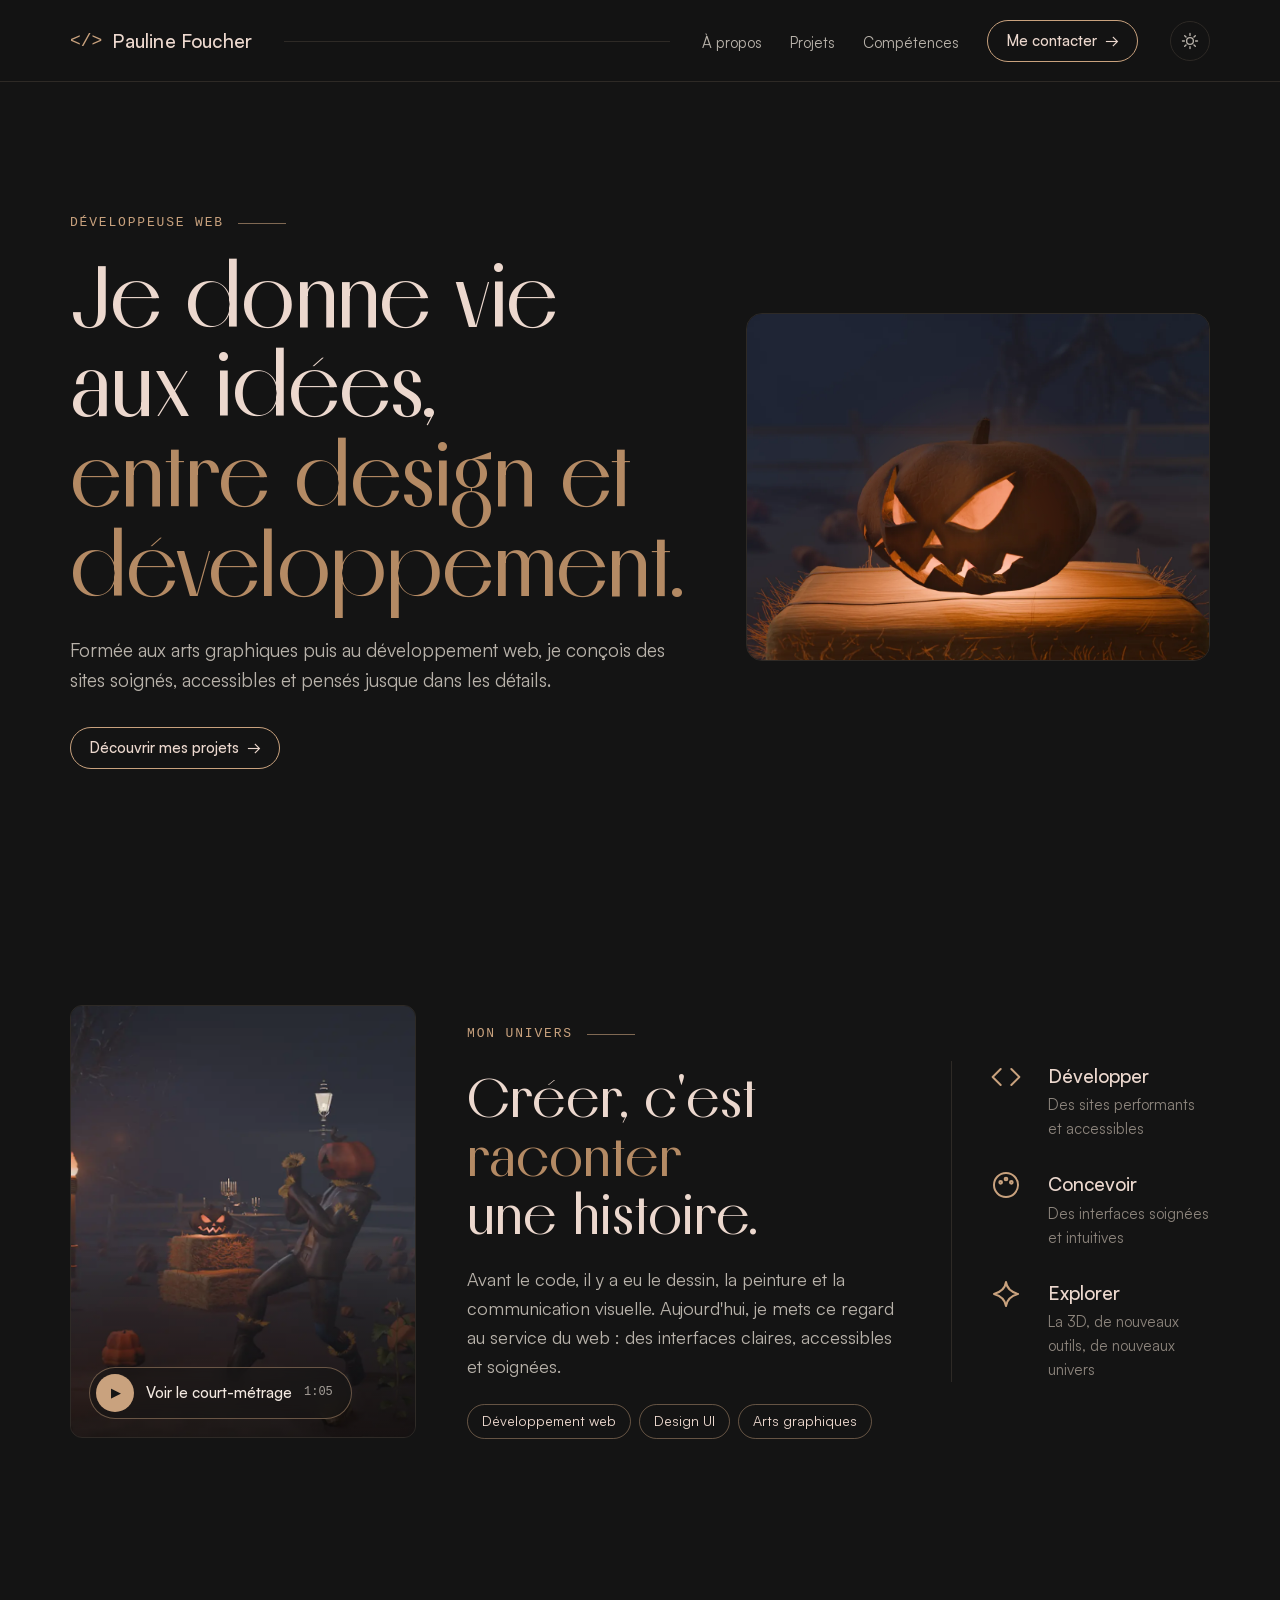
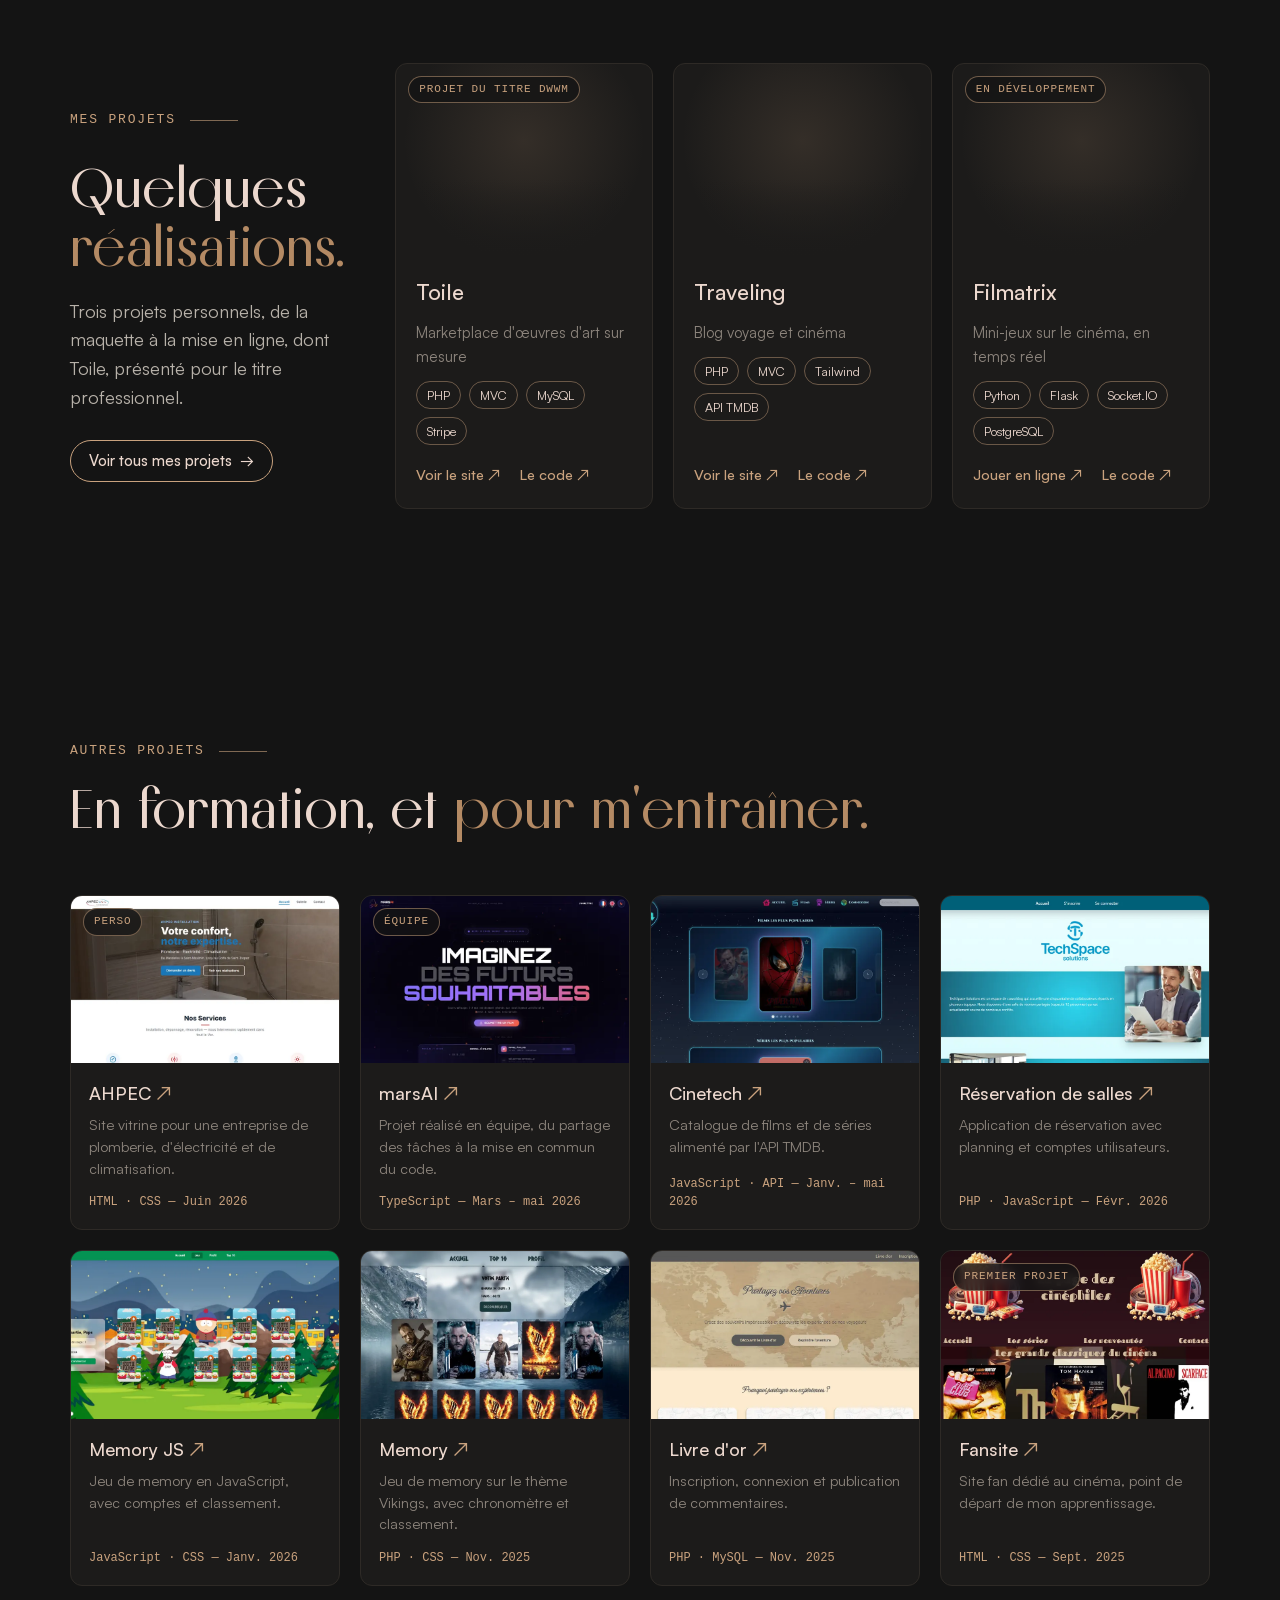
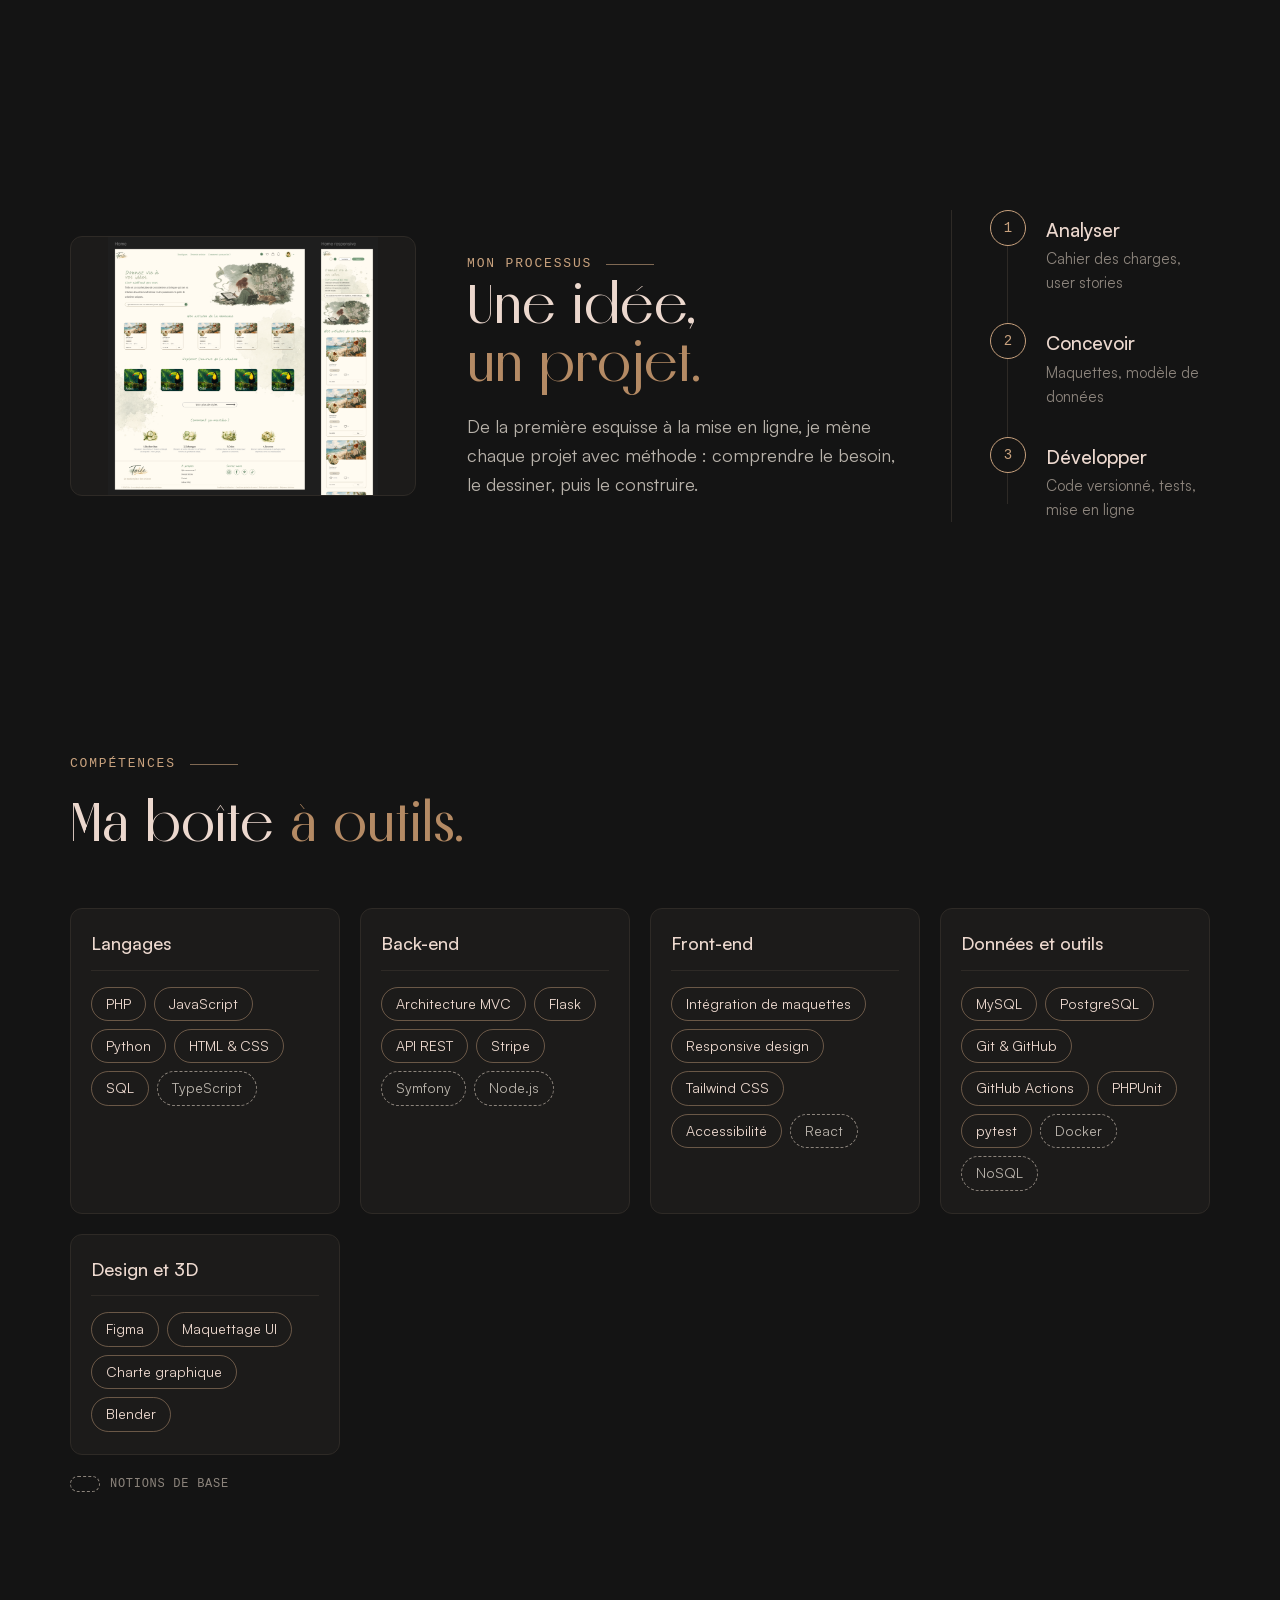
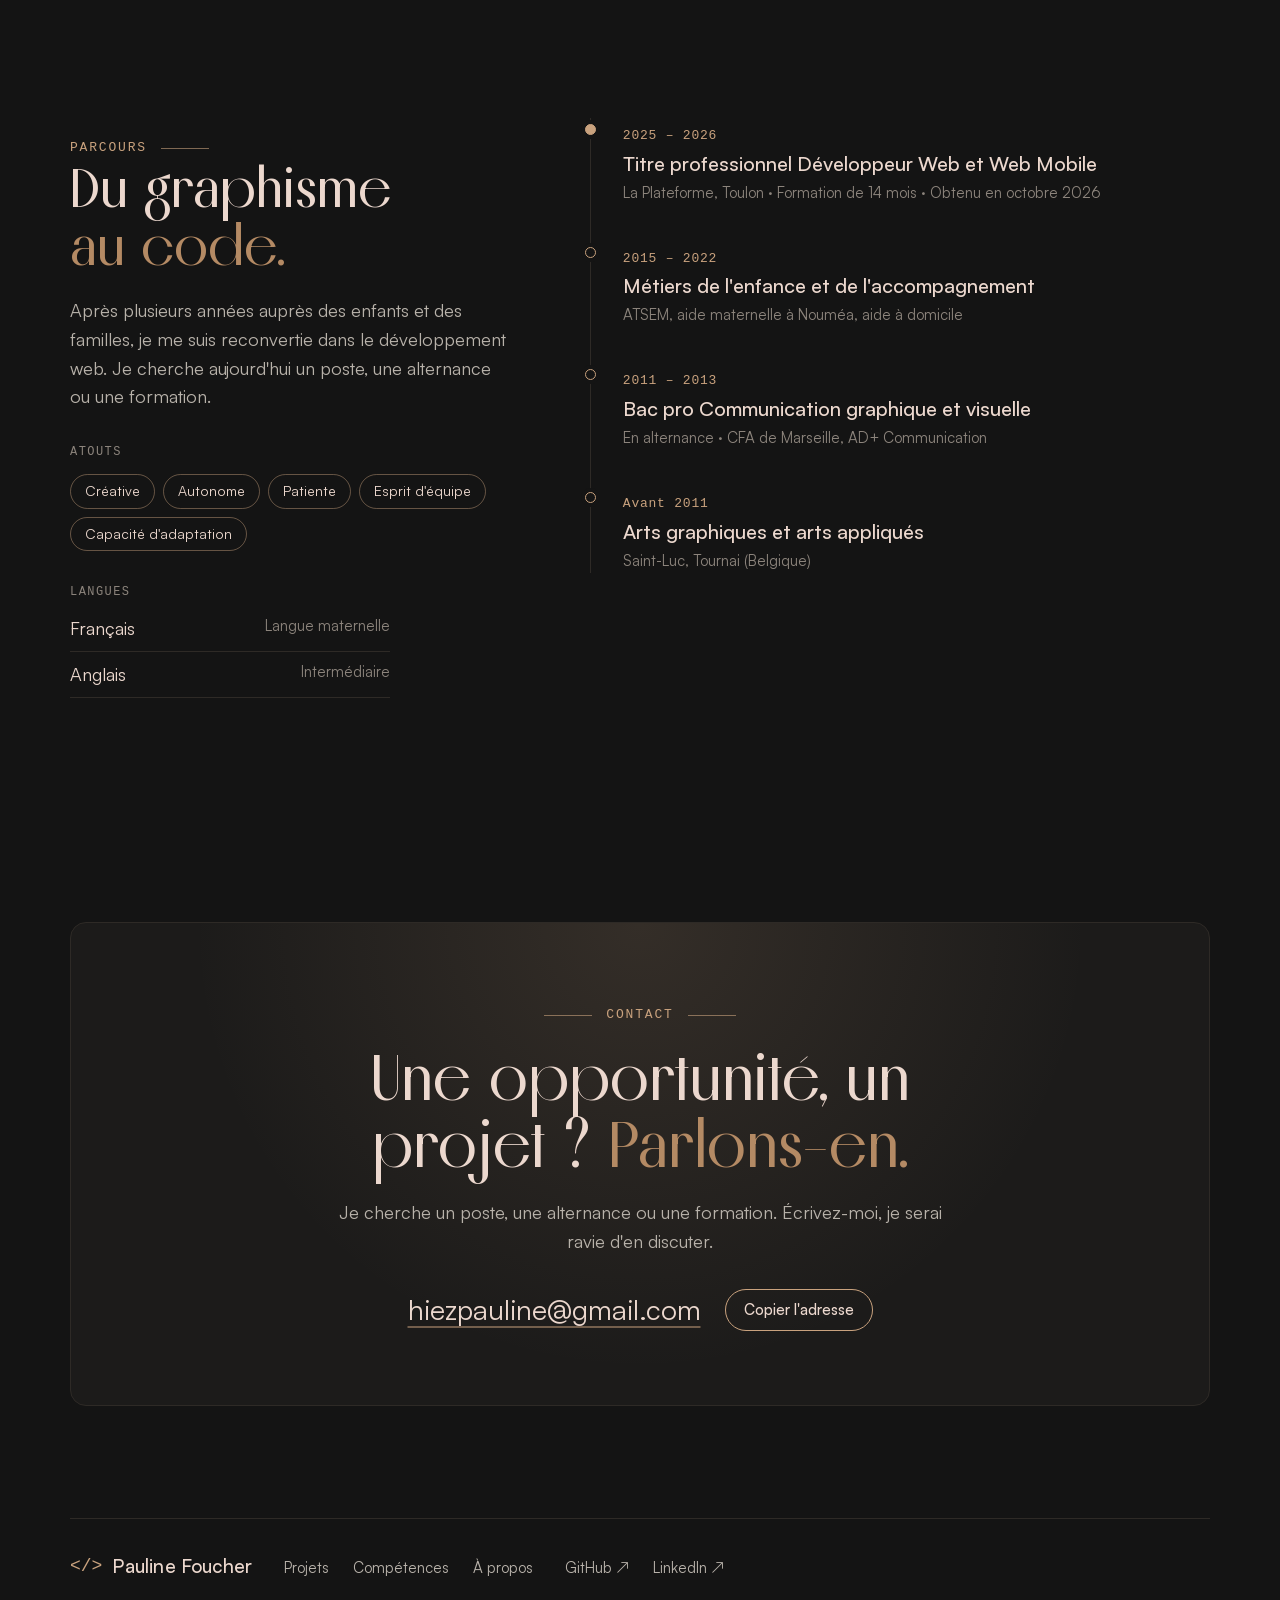
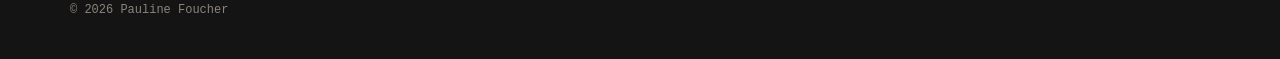
==== commit ca941e75: "Correction navbar sticky" ====
--- a/index.html
+++ b/index.html
@@ -48,9 +48,9 @@
 
       <nav class="site-nav" aria-label="Navigation principale">
         <ul>
+          <li><a href="#a-propos">À propos</a></li>
           <li><a href="#projets">Projets</a></li>
           <li><a href="#competences">Compétences</a></li>
-          <li><a href="#a-propos">À propos</a></li>
           <li><a class="btn-outline" href="#contact">Me contacter <span aria-hidden="true">→</span></a></li>
         </ul>
       </nav>
@@ -354,8 +354,12 @@
 
       <!-- Mon processus -->
       <section class="process" id="processus">
-        <!-- Visuel : une de mes maquettes ou wireframes -->
-        <figure class="process-visual" aria-hidden="true"></figure>
+        <!-- Maquette de Toile : versions ordinateur et mobile -->
+        <figure class="process-visual">
+          <img src="images/maquette.png"
+               alt="Maquette de la page d'accueil de Toile, en version ordinateur et mobile"
+               width="882" height="841" loading="lazy">
+        </figure>
 
         <div class="process-text">
           <p class="kicker">Mon processus</p>
--- a/css/style.css
+++ b/css/style.css
@@ -176,7 +176,6 @@
     align-items: center;
     gap: 12px 20px;
     padding-block: 14px;
-    transition: transform 0.35s cubic-bezier(0.2, 0.8, 0.2, 1);
 }
 
 /* Fond translucide, d'un bord à l'autre de l'écran */
@@ -189,11 +188,6 @@
     background: color-mix(in srgb, var(--paper) 88%, transparent);
     -webkit-backdrop-filter: blur(10px);
     backdrop-filter: blur(10px);
-}
-
-/* Caché quand on descend (voir script.js) */
-.site-header.is-hidden {
-    transform: translateY(-100%);
 }
 
 /* Logo : </> + nom */
@@ -797,7 +791,7 @@
 .process-visual img {
     width: 100%;
     height: 100%;
-    object-fit: cover;
+    object-fit: contain;
 }
 
 .process h2 {
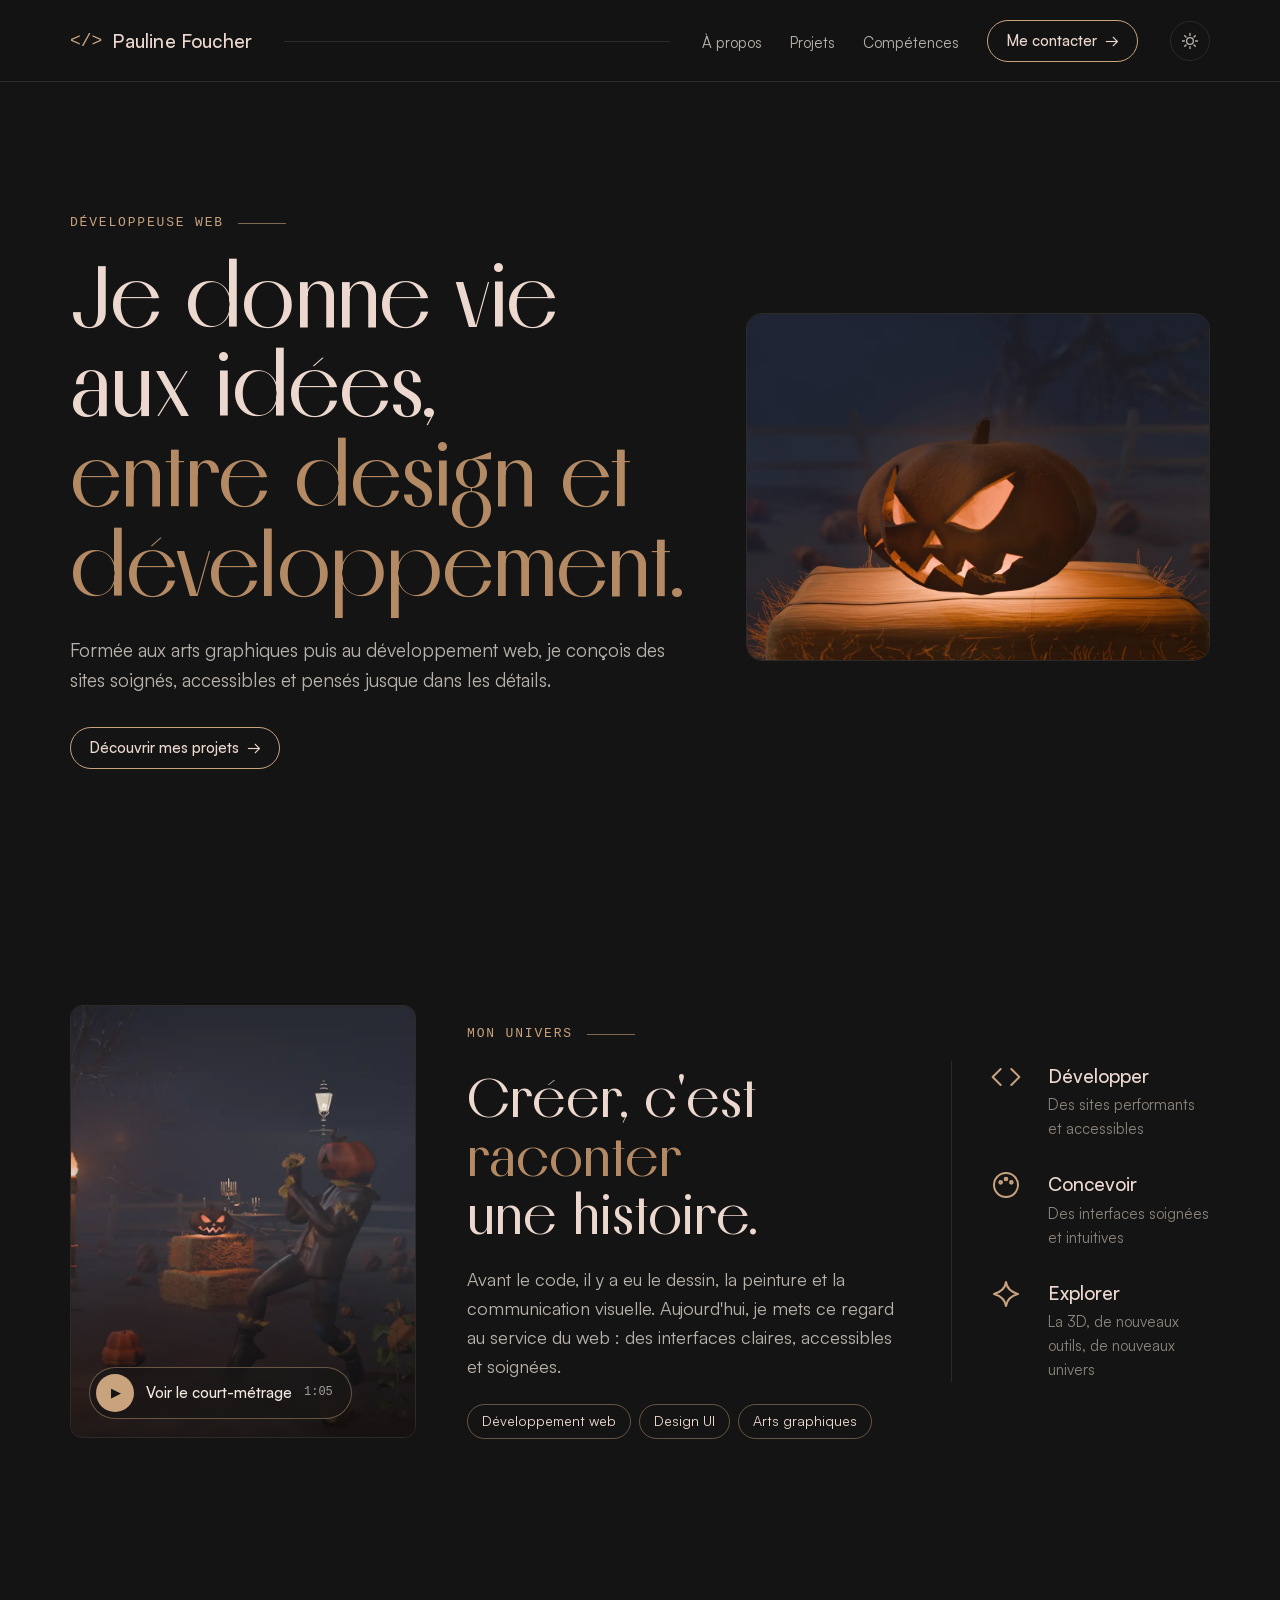
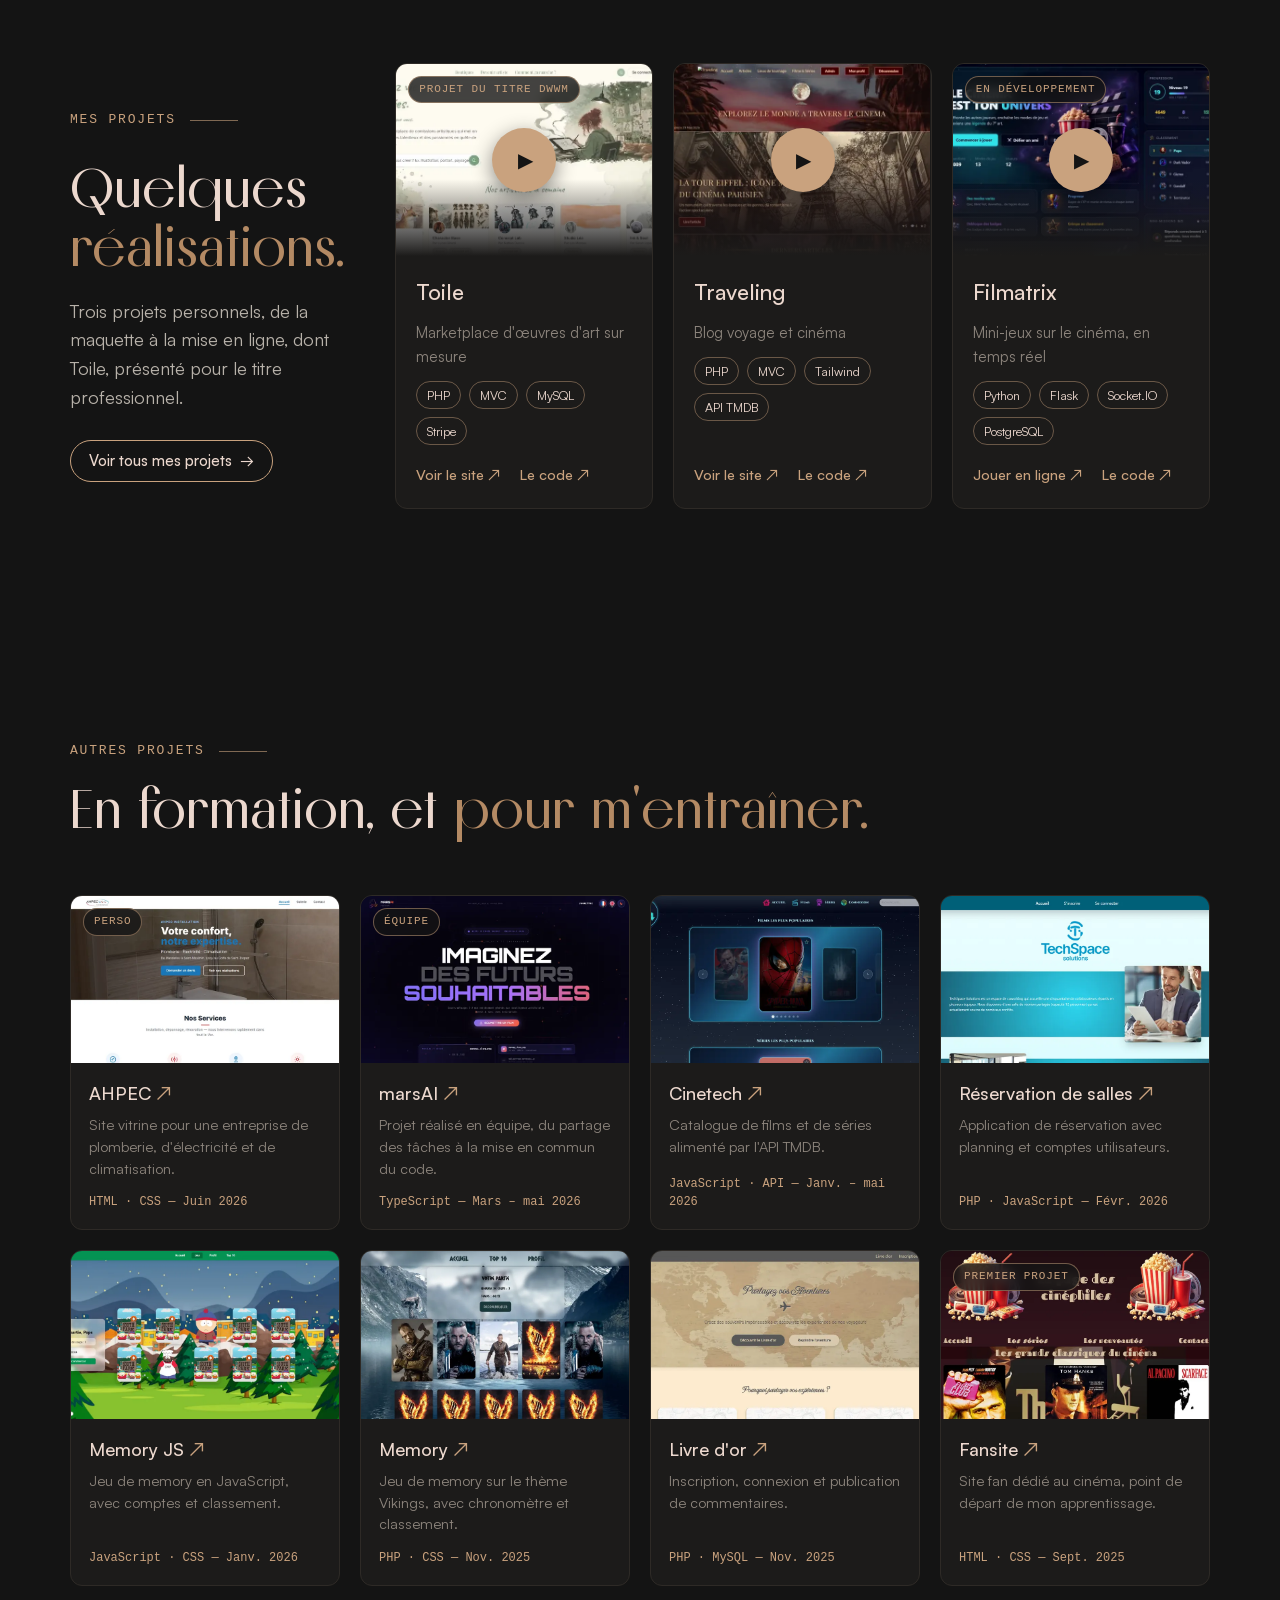
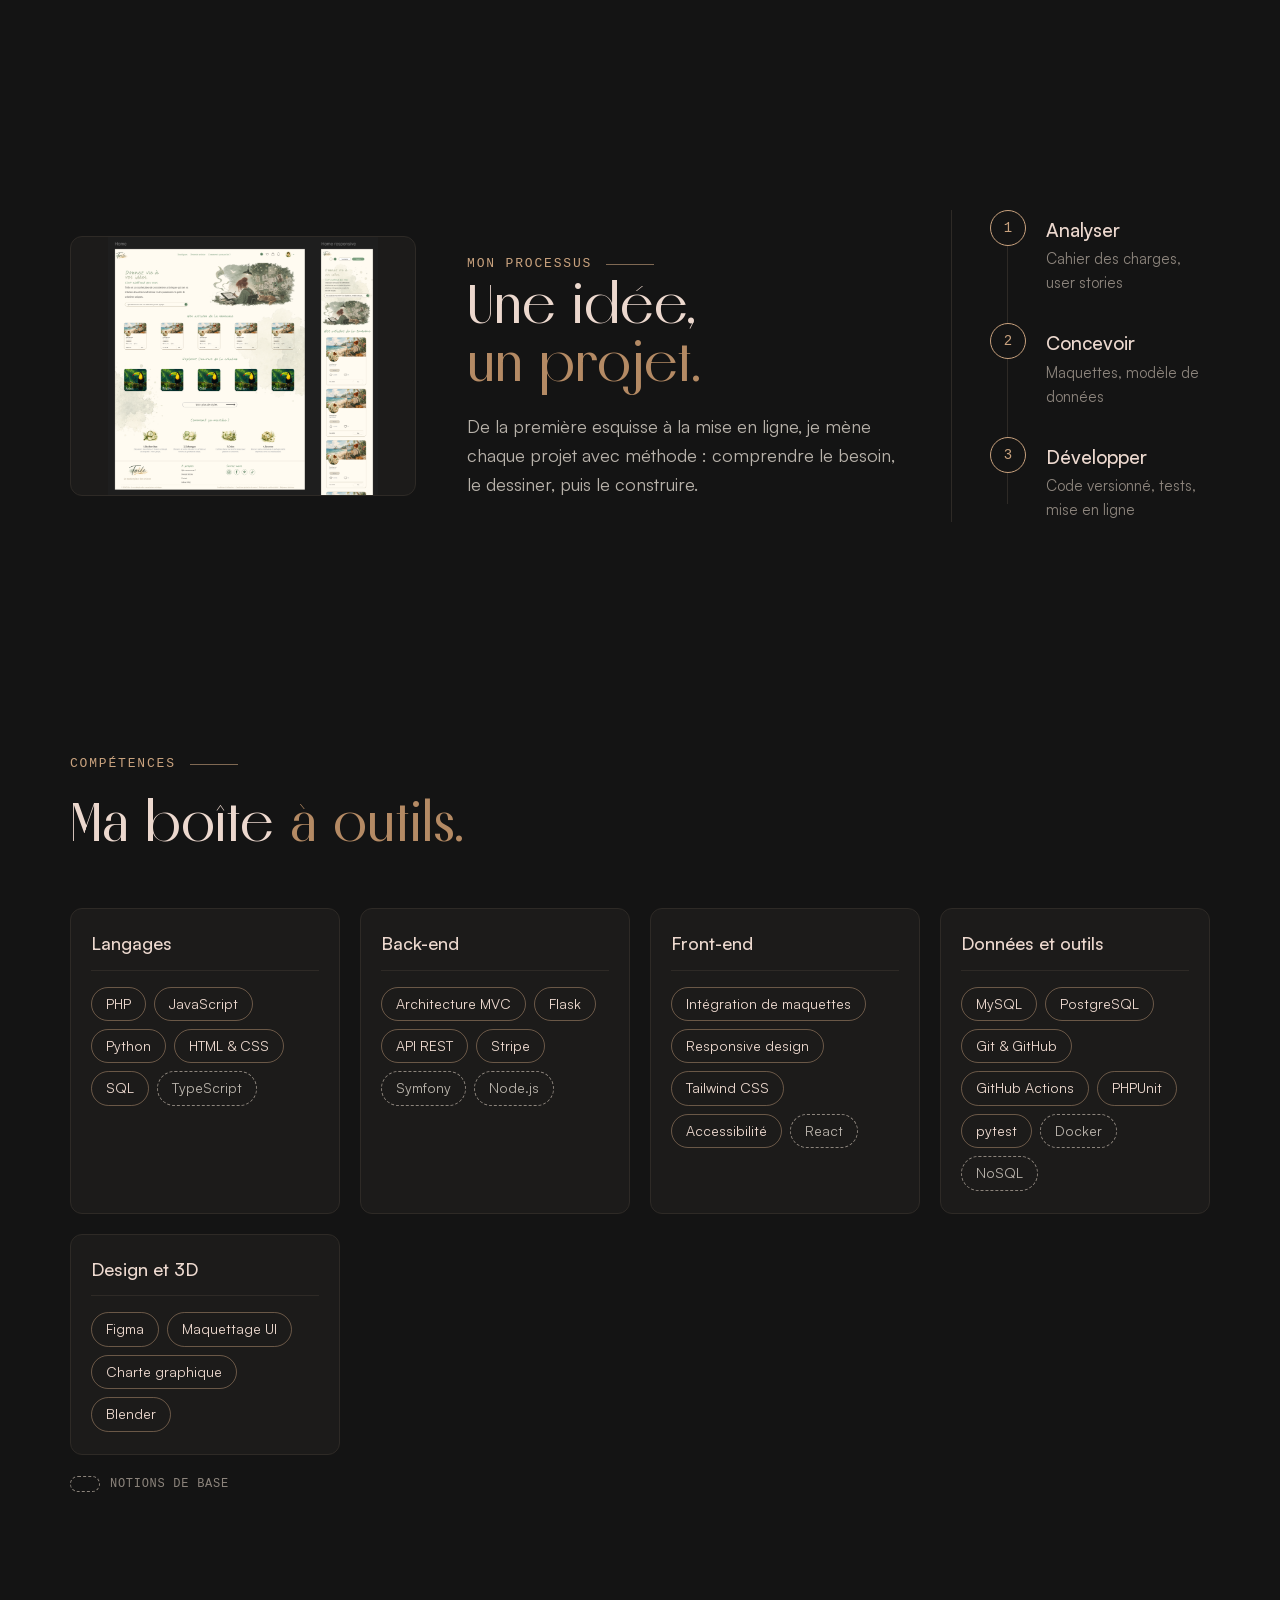
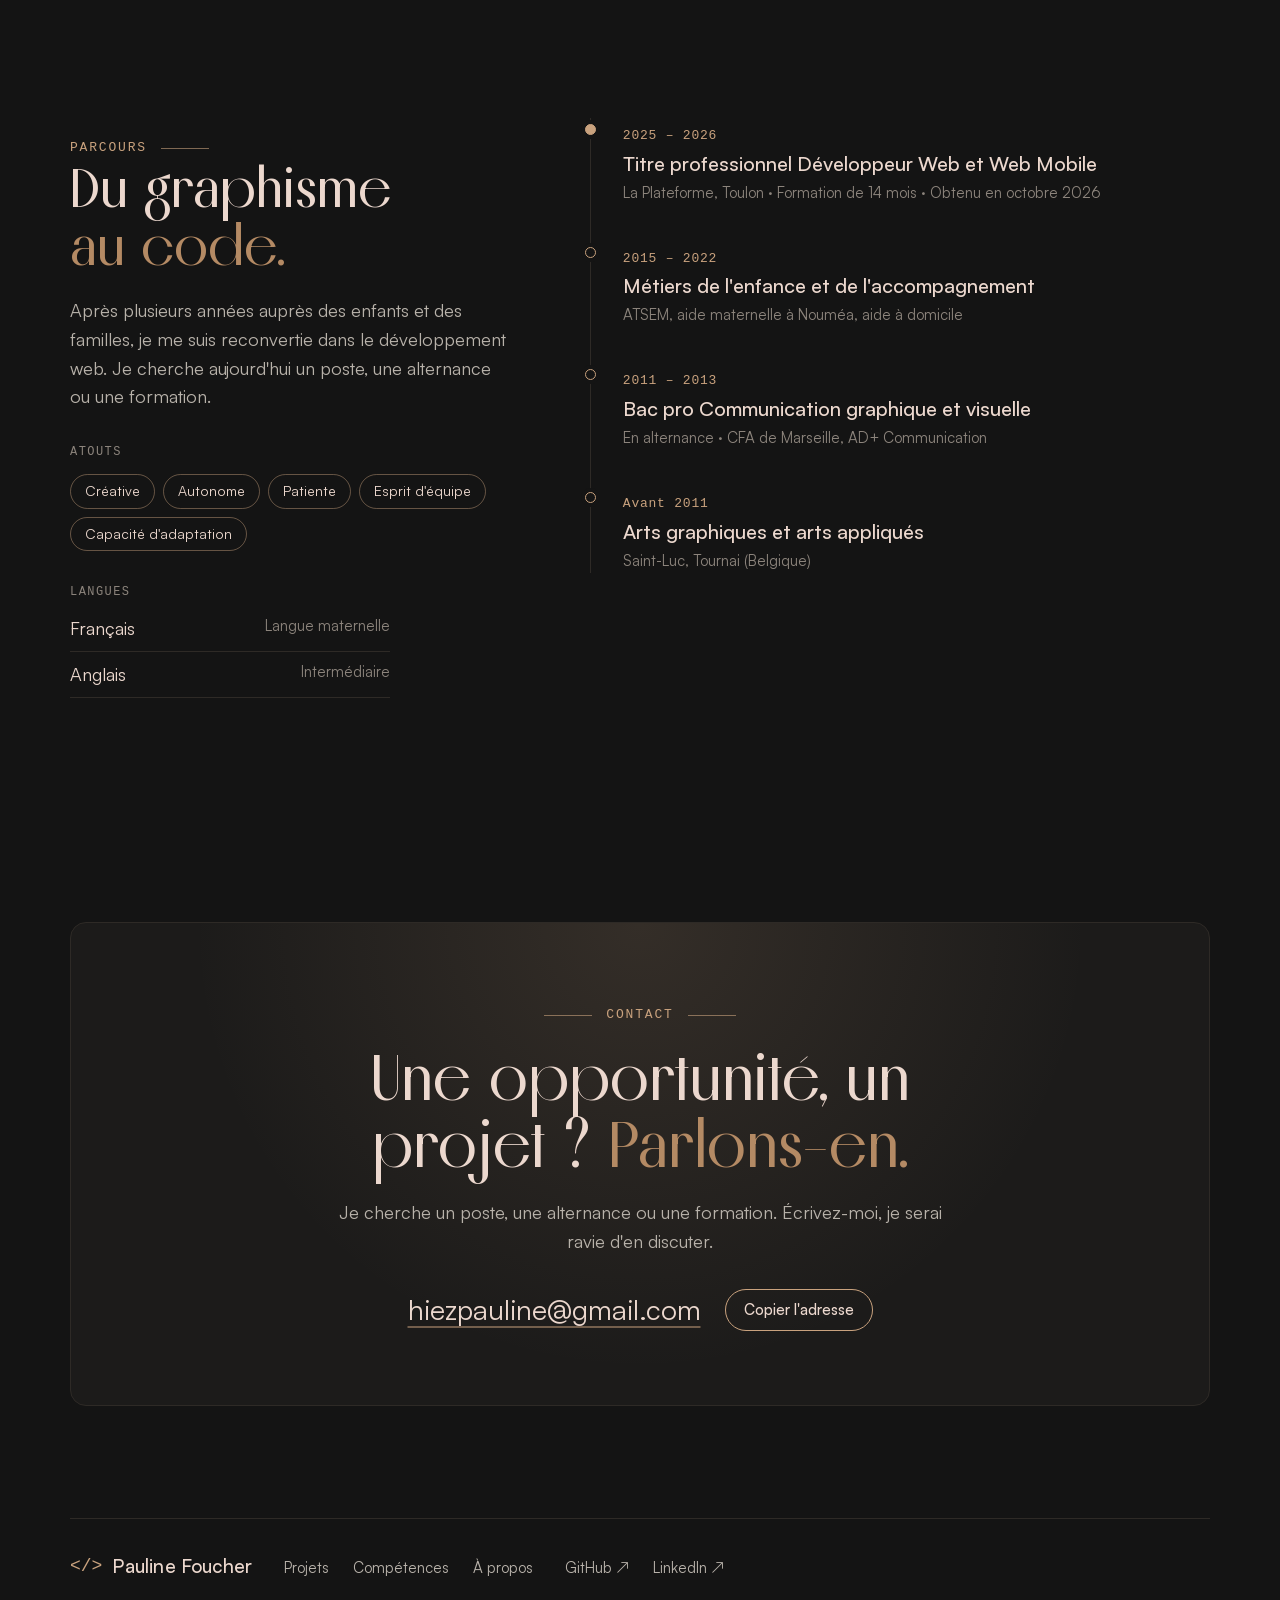
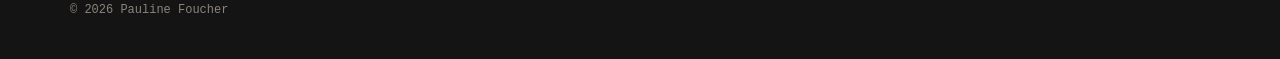
==== commit a7e0ce42: "Modificaiton lecture videos + ajout bouton retour haut de page" ====
--- a/index.html
+++ b/index.html
@@ -167,8 +167,12 @@
             <div class="screen">
               <span class="badge">Projet du titre DWWM</span>
               <video class="demo" src="videos/toile.mp4"
-                     muted loop playsinline preload="metadata"
+                     poster="videos/toile-poster.webp"
+                     muted loop playsinline preload="none"
                      aria-label="Démonstration de la marketplace Toile"></video>
+              <button type="button" class="video-btn" aria-label="Lire la démonstration de Toile">
+                <span class="play-icon" aria-hidden="true">▶</span>
+              </button>
             </div>
             <div class="project-body">
               <h3>Toile</h3>
@@ -190,8 +194,12 @@
           <li class="project-card">
             <div class="screen">
               <video class="demo" src="videos/traveling.mp4"
-                     muted loop playsinline preload="metadata"
+                     poster="videos/traveling-poster.webp"
+                     muted loop playsinline preload="none"
                      aria-label="Démonstration du blog Traveling"></video>
+              <button type="button" class="video-btn" aria-label="Lire la démonstration de Traveling">
+                <span class="play-icon" aria-hidden="true">▶</span>
+              </button>
             </div>
             <div class="project-body">
               <h3>Traveling</h3>
@@ -214,8 +222,12 @@
             <div class="screen">
               <span class="badge">En développement</span>
               <video class="demo" src="videos/filmatrix.mp4"
-                     muted loop playsinline preload="metadata"
+                     poster="videos/filmatrix-poster.webp"
+                     muted loop playsinline preload="none"
                      aria-label="Démonstration des jeux Filmatrix"></video>
+              <button type="button" class="video-btn" aria-label="Lire la démonstration de Filmatrix">
+                <span class="play-icon" aria-hidden="true">▶</span>
+              </button>
             </div>
             <div class="project-body">
               <h3>Filmatrix</h3>
@@ -548,6 +560,11 @@
 
       <p class="copyright">© 2026 Pauline Foucher</p>
     </footer>
+
+    <!-- Retour en haut de la page -->
+    <a class="to-top" href="#top" aria-label="Retour en haut de la page">
+      <span aria-hidden="true">↑</span>
+    </a>
 
   </div>
 
--- a/css/style.css
+++ b/css/style.css
@@ -672,13 +672,47 @@
     width: 100%;
     height: 100%;
     object-fit: cover;
-    object-position: top;
+}
+
+/* Bouton lecture/pause : couvre toute la vidéo, icône au centre */
+.video-btn {
+    position: absolute;
+    inset: 0;
+    z-index: 2;
+    display: grid;
+    place-items: center;
+    padding: 0;
+    border: 0;
+    background: none;
+    cursor: pointer;
+}
+
+/* Contour clavier dessiné à l'intérieur, pour ne pas être coupé */
+.video-btn:focus-visible {
+    outline-offset: -4px;
+}
+
+/* Icône plus grande sur les cartes */
+.video-btn .play-icon {
+    width: 64px;
+    height: 64px;
+    font-size: 20px;
+    box-shadow: 0 6px 20px rgba(0, 0, 0, 0.45);
+    transition: transform 0.3s, opacity 0.3s;
+}
+
+.video-btn:hover .play-icon,
+.video-btn:focus-visible .play-icon {
+    transform: scale(1.1);
+}
+
+/* Pendant la lecture, l'icône s'efface */
+.screen.is-playing .play-icon {
     opacity: 0;
-    transition: opacity 0.6s;
-}
-
-/* Ajouté par script.js quand la vidéo est chargée */
-.screen.is-ready .demo {
+}
+
+/* Au clavier, elle reste visible pour savoir où on est */
+.screen.is-playing .video-btn:focus-visible .play-icon {
     opacity: 1;
 }
 
@@ -1457,6 +1491,46 @@
     transform: scale(1.1);
 }
 
+/* 15. Bouton retour en haut */
+.to-top {
+    position: fixed;
+    right: clamp(16px, 3vw, 32px);
+    bottom: clamp(16px, 3vw, 32px);
+    z-index: 30;
+    display: grid;
+    place-items: center;
+    width: 48px;
+    height: 48px;
+    border: 1px solid var(--accent);
+    border-radius: 50%;
+    background: color-mix(in srgb, var(--paper) 85%, transparent);
+    -webkit-backdrop-filter: blur(8px);
+    backdrop-filter: blur(8px);
+    color: var(--accent);
+    font-size: 20px;
+    box-shadow: var(--shadow);
+    transition: background 0.2s, color 0.2s, opacity 0.3s, visibility 0.3s, transform 0.3s;
+}
+
+.to-top:hover {
+    background: var(--accent);
+    color: var(--paper);
+}
+
+/* Caché en haut de page (seulement si le JavaScript est actif) */
+.js .to-top {
+    opacity: 0;
+    visibility: hidden;
+    transform: translateY(12px);
+}
+
+/* Ajouté par script.js après un écran de défilement */
+.js .to-top.is-visible {
+    opacity: 1;
+    visibility: visible;
+    transform: none;
+}
+
 /* Animations réduites : toujours en dernier, pour l'emporter sur le reste */
 @media (prefers-reduced-motion: reduce) {
 
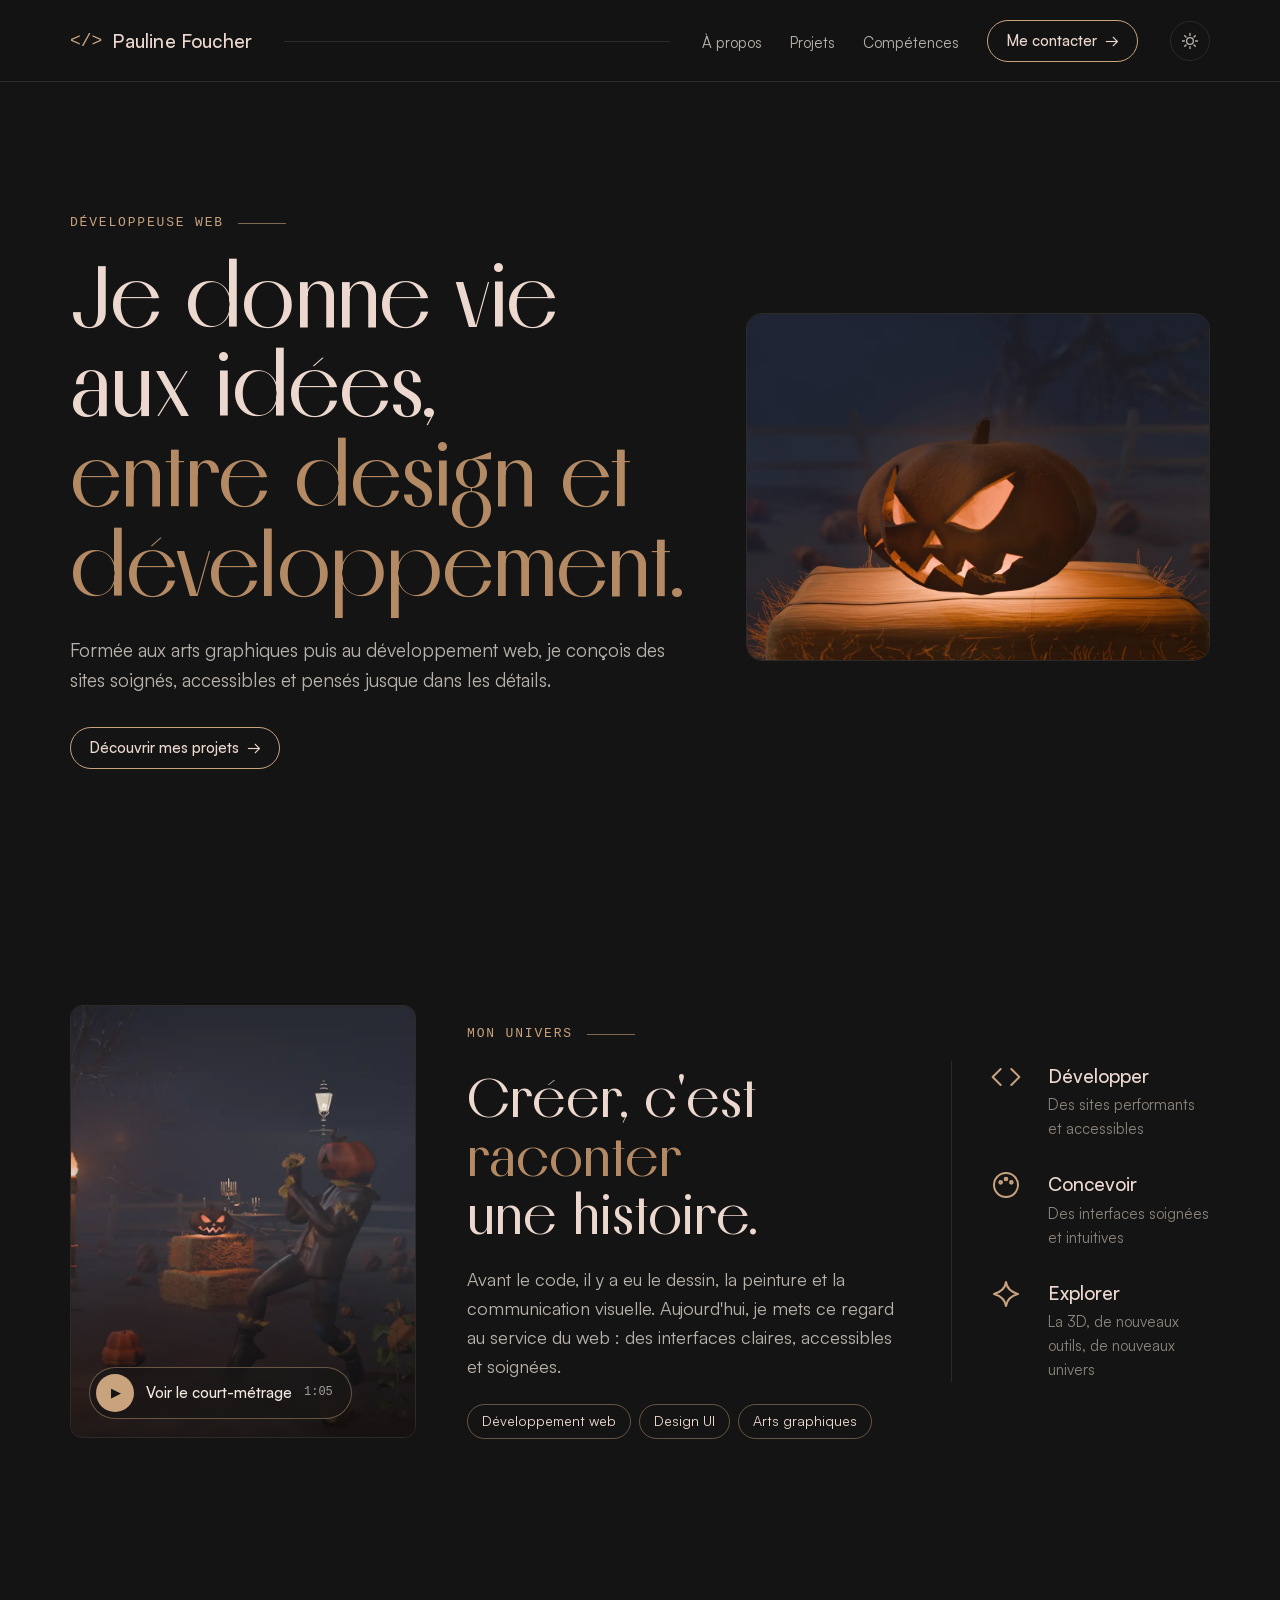
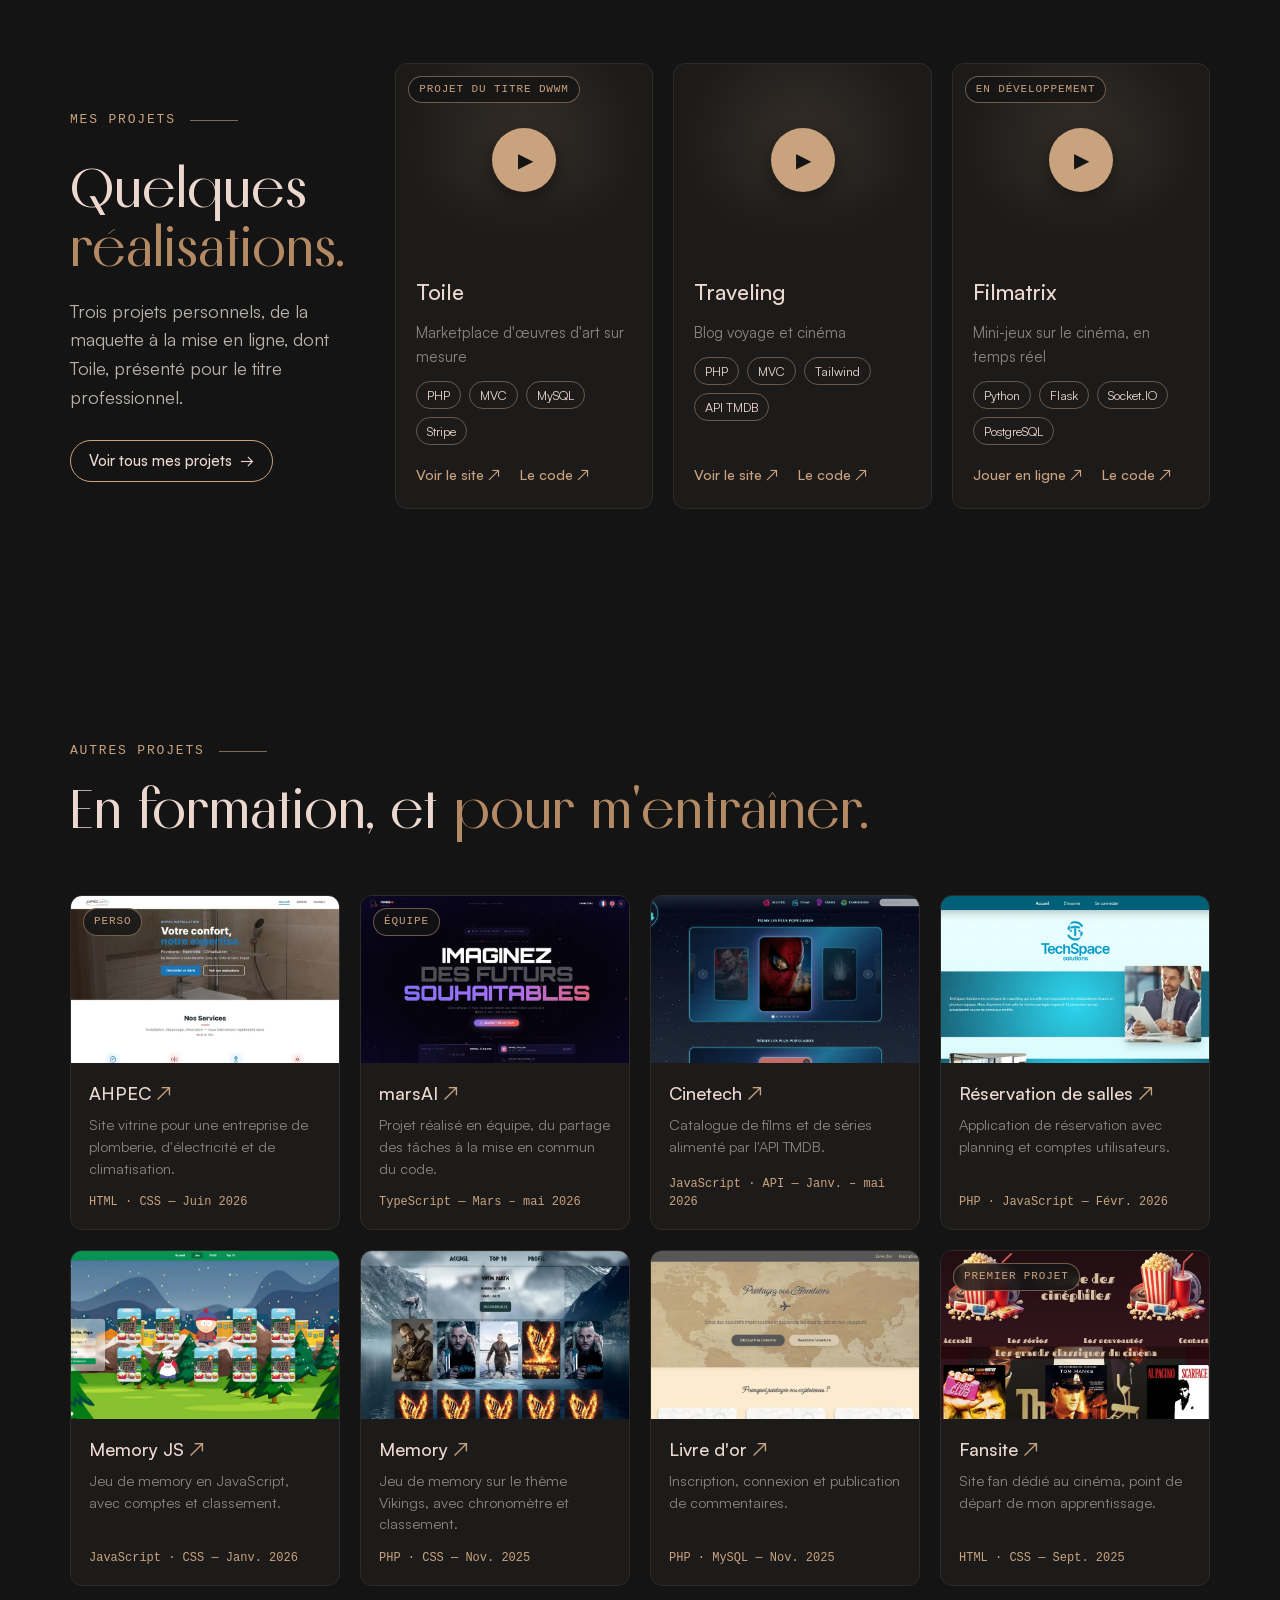
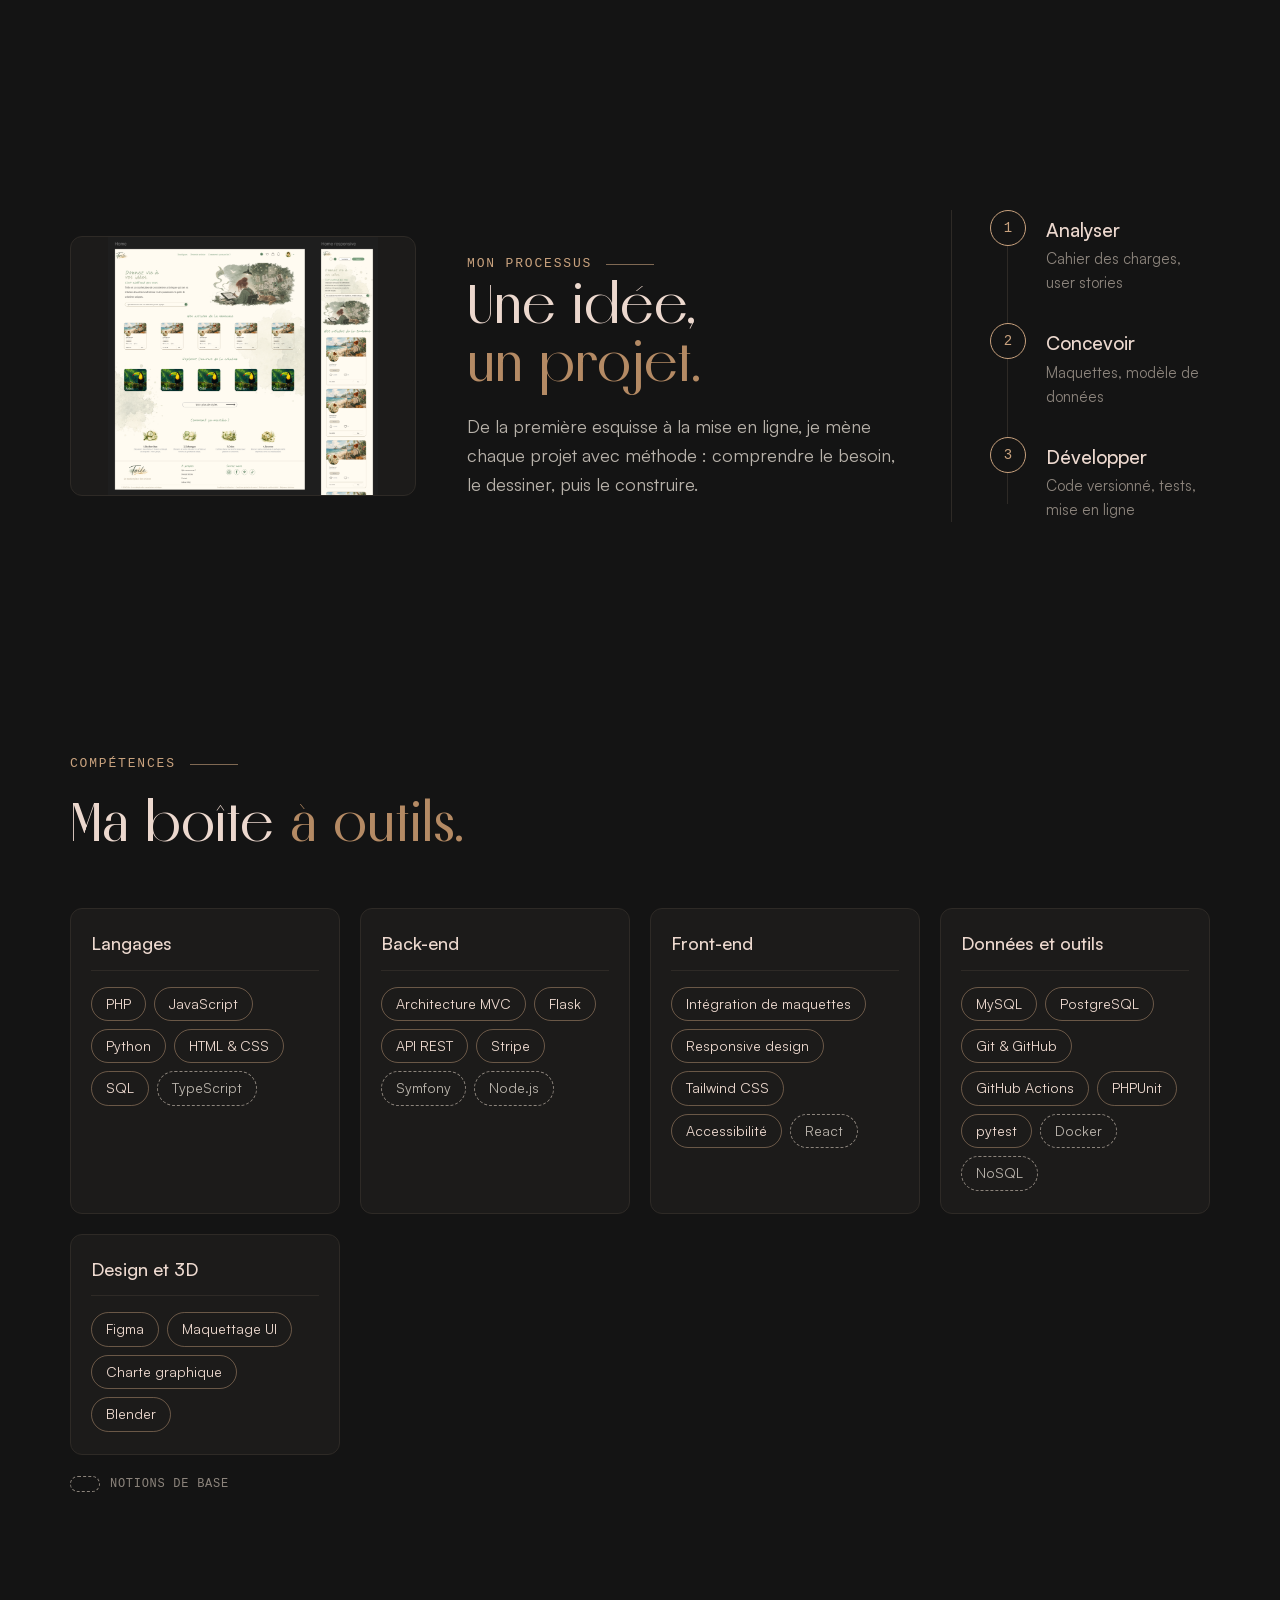
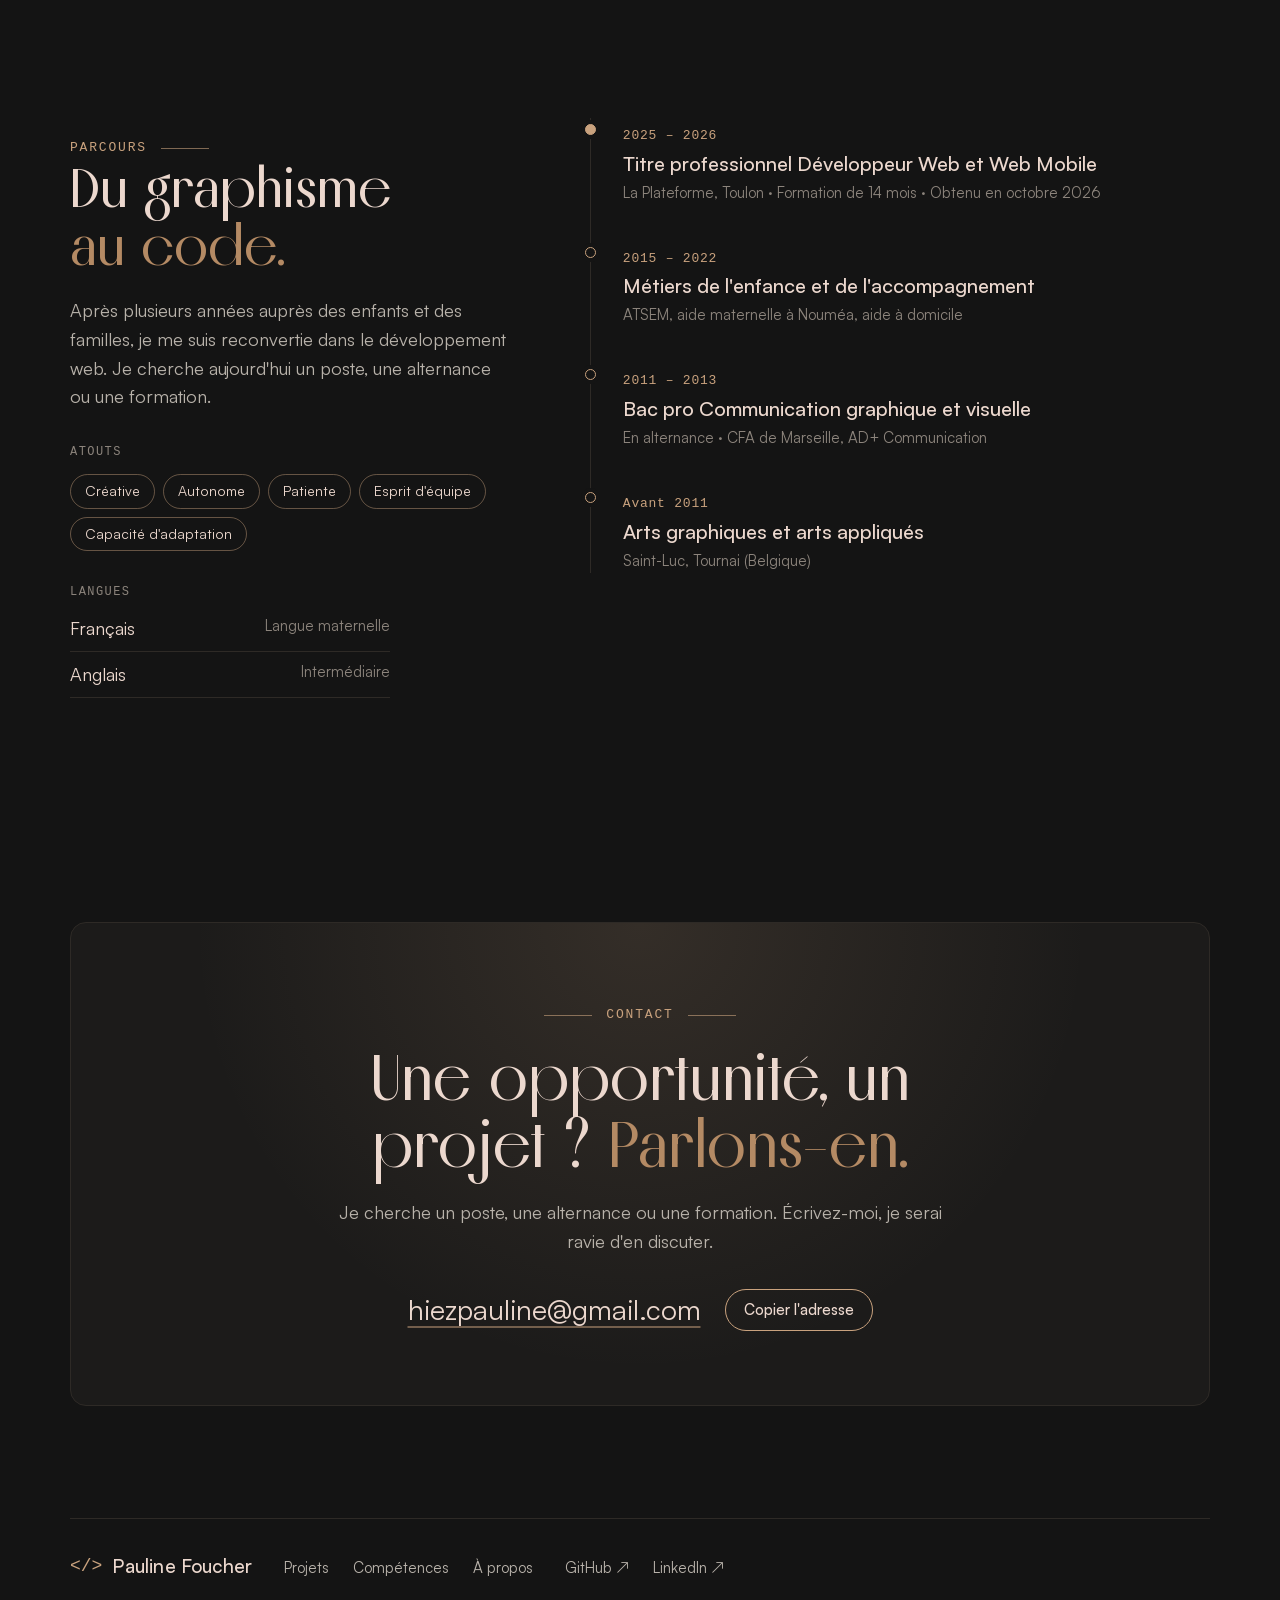
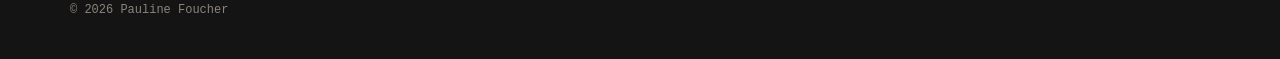
==== commit 6b99cc22: "Projets phares ajoutés au CMS" ====
--- a/index.html
+++ b/index.html
@@ -161,90 +161,33 @@
           </a>
         </div>
 
-        <ul class="project-list">
-          <!-- Toile -->
+        <ul class="project-list"></ul>
+
+        <noscript>
+          <p>Retrouvez mes projets sur <a href="https://github.com/Pauline-hiez">GitHub</a>.</p>
+        </noscript>
+
+        <!-- Modèle d'une carte, rempli par script.js avec data/projets-phares.json -->
+        <template id="project-template">
           <li class="project-card">
             <div class="screen">
-              <span class="badge">Projet du titre DWWM</span>
-              <video class="demo" src="videos/toile.mp4"
-                     poster="videos/toile-poster.webp"
-                     muted loop playsinline preload="none"
-                     aria-label="Démonstration de la marketplace Toile"></video>
-              <button type="button" class="video-btn" aria-label="Lire la démonstration de Toile">
+              <span class="badge"></span>
+              <video class="demo" muted loop playsinline preload="none"></video>
+              <button type="button" class="video-btn">
                 <span class="play-icon" aria-hidden="true">▶</span>
               </button>
             </div>
             <div class="project-body">
-              <h3>Toile</h3>
-              <p>Marketplace d'œuvres d'art sur mesure</p>
-              <ul class="tags" aria-label="Technologies">
-                <li>PHP</li>
-                <li>MVC</li>
-                <li>MySQL</li>
-                <li>Stripe</li>
-              </ul>
+              <h3 class="project-title"></h3>
+              <p class="project-desc"></p>
+              <ul class="tags" aria-label="Technologies"></ul>
               <div class="project-links">
-                <a href="https://toile.free.nf/" target="_blank" rel="noopener">Voir le site <span aria-hidden="true">↗</span></a>
-                <a href="https://github.com/Pauline-hiez/toile" target="_blank" rel="noopener">Le code <span aria-hidden="true">↗</span></a>
+                <a class="project-site" target="_blank" rel="noopener"><span class="project-site-label"></span> <span aria-hidden="true">↗</span></a>
+                <a class="project-code" target="_blank" rel="noopener">Le code <span aria-hidden="true">↗</span></a>
               </div>
             </div>
           </li>
-
-          <!-- Traveling -->
-          <li class="project-card">
-            <div class="screen">
-              <video class="demo" src="videos/traveling.mp4"
-                     poster="videos/traveling-poster.webp"
-                     muted loop playsinline preload="none"
-                     aria-label="Démonstration du blog Traveling"></video>
-              <button type="button" class="video-btn" aria-label="Lire la démonstration de Traveling">
-                <span class="play-icon" aria-hidden="true">▶</span>
-              </button>
-            </div>
-            <div class="project-body">
-              <h3>Traveling</h3>
-              <p>Blog voyage et cinéma</p>
-              <ul class="tags" aria-label="Technologies">
-                <li>PHP</li>
-                <li>MVC</li>
-                <li>Tailwind</li>
-                <li>API TMDB</li>
-              </ul>
-              <div class="project-links">
-                <a href="https://traveling-blog.free.nf/" target="_blank" rel="noopener">Voir le site <span aria-hidden="true">↗</span></a>
-                <a href="https://github.com/Pauline-hiez/traveling" target="_blank" rel="noopener">Le code <span aria-hidden="true">↗</span></a>
-              </div>
-            </div>
-          </li>
-
-          <!-- Filmatrix -->
-          <li class="project-card">
-            <div class="screen">
-              <span class="badge">En développement</span>
-              <video class="demo" src="videos/filmatrix.mp4"
-                     poster="videos/filmatrix-poster.webp"
-                     muted loop playsinline preload="none"
-                     aria-label="Démonstration des jeux Filmatrix"></video>
-              <button type="button" class="video-btn" aria-label="Lire la démonstration de Filmatrix">
-                <span class="play-icon" aria-hidden="true">▶</span>
-              </button>
-            </div>
-            <div class="project-body">
-              <h3>Filmatrix</h3>
-              <p>Mini-jeux sur le cinéma, en temps réel</p>
-              <ul class="tags" aria-label="Technologies">
-                <li>Python</li>
-                <li>Flask</li>
-                <li>Socket.IO</li>
-                <li>PostgreSQL</li>
-              </ul>
-              <div class="project-links">
-                <a href="https://filmatrix-0erx.onrender.com/" target="_blank" rel="noopener">Jouer en ligne <span aria-hidden="true">↗</span></a>
-                <a href="https://github.com/Pauline-hiez/filmatrix" target="_blank" rel="noopener">Le code <span aria-hidden="true">↗</span></a>
-              </div>
-            </div>
-          </li>
-        </ul>
+        </template>
       </section>
 
       <!-- Autres projets -->
@@ -254,114 +197,28 @@
           <h2>En formation, et <em>pour m'entraîner.</em></h2>
         </div>
 
-        <ul class="others-list">
+        <ul class="others-list"></ul>
+
+        <noscript>
+          <p>Retrouvez tous mes projets sur <a href="https://github.com/Pauline-hiez">GitHub</a>.</p>
+        </noscript>
+
+        <!-- Modèle d'une carte, rempli par script.js avec data/autres-projets.json -->
+        <template id="other-template">
           <li class="other-card">
-            <a href="https://github.com/Pauline-hiez/ahpec" target="_blank" rel="noopener">
+            <a target="_blank" rel="noopener">
               <figure class="other-shot">
-                <span class="badge">Perso</span>
-                <img class="other-thumb" src="images/ahpec.webp" alt="" loading="lazy">
+                <span class="badge"></span>
+                <img class="other-thumb" alt="" loading="lazy">
               </figure>
               <div class="other-body">
-                <h3>AHPEC <span aria-hidden="true">↗</span></h3>
-                <p>Site vitrine pour une entreprise de plomberie, d'électricité et de climatisation.</p>
-                <p class="other-meta">HTML · CSS — Juin 2026</p>
+                <h3 class="other-title"><span aria-hidden="true">↗</span></h3>
+                <p class="other-desc"></p>
+                <p class="other-meta"></p>
               </div>
             </a>
           </li>
-
-          <li class="other-card">
-            <a href="https://github.com/Pauline-hiez/marsAI" target="_blank" rel="noopener">
-              <figure class="other-shot">
-                <span class="badge">Équipe</span>
-                <img class="other-thumb" src="images/marsai.webp" alt="" loading="lazy">
-              </figure>
-              <div class="other-body">
-                <h3>marsAI <span aria-hidden="true">↗</span></h3>
-                <p>Projet réalisé en équipe, du partage des tâches à la mise en commun du code.</p>
-                <p class="other-meta">TypeScript — Mars – mai 2026</p>
-              </div>
-            </a>
-          </li>
-
-          <li class="other-card">
-            <a href="https://github.com/Pauline-hiez/cinetech" target="_blank" rel="noopener">
-              <figure class="other-shot">
-                <img class="other-thumb" src="images/cinetech.webp" alt="" loading="lazy">
-              </figure>
-              <div class="other-body">
-                <h3>Cinetech <span aria-hidden="true">↗</span></h3>
-                <p>Catalogue de films et de séries alimenté par l'API TMDB.</p>
-                <p class="other-meta">JavaScript · API — Janv. – mai 2026</p>
-              </div>
-            </a>
-          </li>
-
-          <li class="other-card">
-            <a href="https://github.com/Pauline-hiez/reservation-salle" target="_blank" rel="noopener">
-              <figure class="other-shot">
-                <img class="other-thumb" src="images/reservation-salle.webp" alt="" loading="lazy">
-              </figure>
-              <div class="other-body">
-                <h3>Réservation de salles <span aria-hidden="true">↗</span></h3>
-                <p>Application de réservation avec planning et comptes utilisateurs.</p>
-                <p class="other-meta">PHP · JavaScript — Févr. 2026</p>
-              </div>
-            </a>
-          </li>
-
-          <li class="other-card">
-            <a href="https://github.com/Pauline-hiez/memory-js" target="_blank" rel="noopener">
-              <figure class="other-shot">
-                <img class="other-thumb" src="images/memory-js.webp" alt="" loading="lazy">
-              </figure>
-              <div class="other-body">
-                <h3>Memory JS <span aria-hidden="true">↗</span></h3>
-                <p>Jeu de memory en JavaScript, avec comptes et classement.</p>
-                <p class="other-meta">JavaScript · CSS — Janv. 2026</p>
-              </div>
-            </a>
-          </li>
-
-          <li class="other-card">
-            <a href="https://github.com/Pauline-hiez/memory" target="_blank" rel="noopener">
-              <figure class="other-shot">
-                <img class="other-thumb" src="images/memory-php.webp" alt="" loading="lazy">
-              </figure>
-              <div class="other-body">
-                <h3>Memory <span aria-hidden="true">↗</span></h3>
-                <p>Jeu de memory sur le thème Vikings, avec chronomètre et classement.</p>
-                <p class="other-meta">PHP · CSS — Nov. 2025</p>
-              </div>
-            </a>
-          </li>
-
-          <li class="other-card">
-            <a href="https://github.com/Pauline-hiez/livre-or" target="_blank" rel="noopener">
-              <figure class="other-shot">
-                <img class="other-thumb" src="images/livreor.webp" alt="" loading="lazy">
-              </figure>
-              <div class="other-body">
-                <h3>Livre d'or <span aria-hidden="true">↗</span></h3>
-                <p>Inscription, connexion et publication de commentaires.</p>
-                <p class="other-meta">PHP · MySQL — Nov. 2025</p>
-              </div>
-            </a>
-          </li>
-
-          <li class="other-card">
-            <a href="https://github.com/Pauline-hiez/fansite" target="_blank" rel="noopener">
-              <figure class="other-shot">
-                <span class="badge">Premier projet</span>
-                <img class="other-thumb" src="images/fansite.webp" alt="" loading="lazy">
-              </figure>
-              <div class="other-body">
-                <h3>Fansite <span aria-hidden="true">↗</span></h3>
-                <p>Site fan dédié au cinéma, point de départ de mon apprentissage.</p>
-                <p class="other-meta">HTML · CSS — Sept. 2025</p>
-              </div>
-            </a>
-          </li>
-        </ul>
+        </template>
       </section>
 
       <!-- Mon processus -->
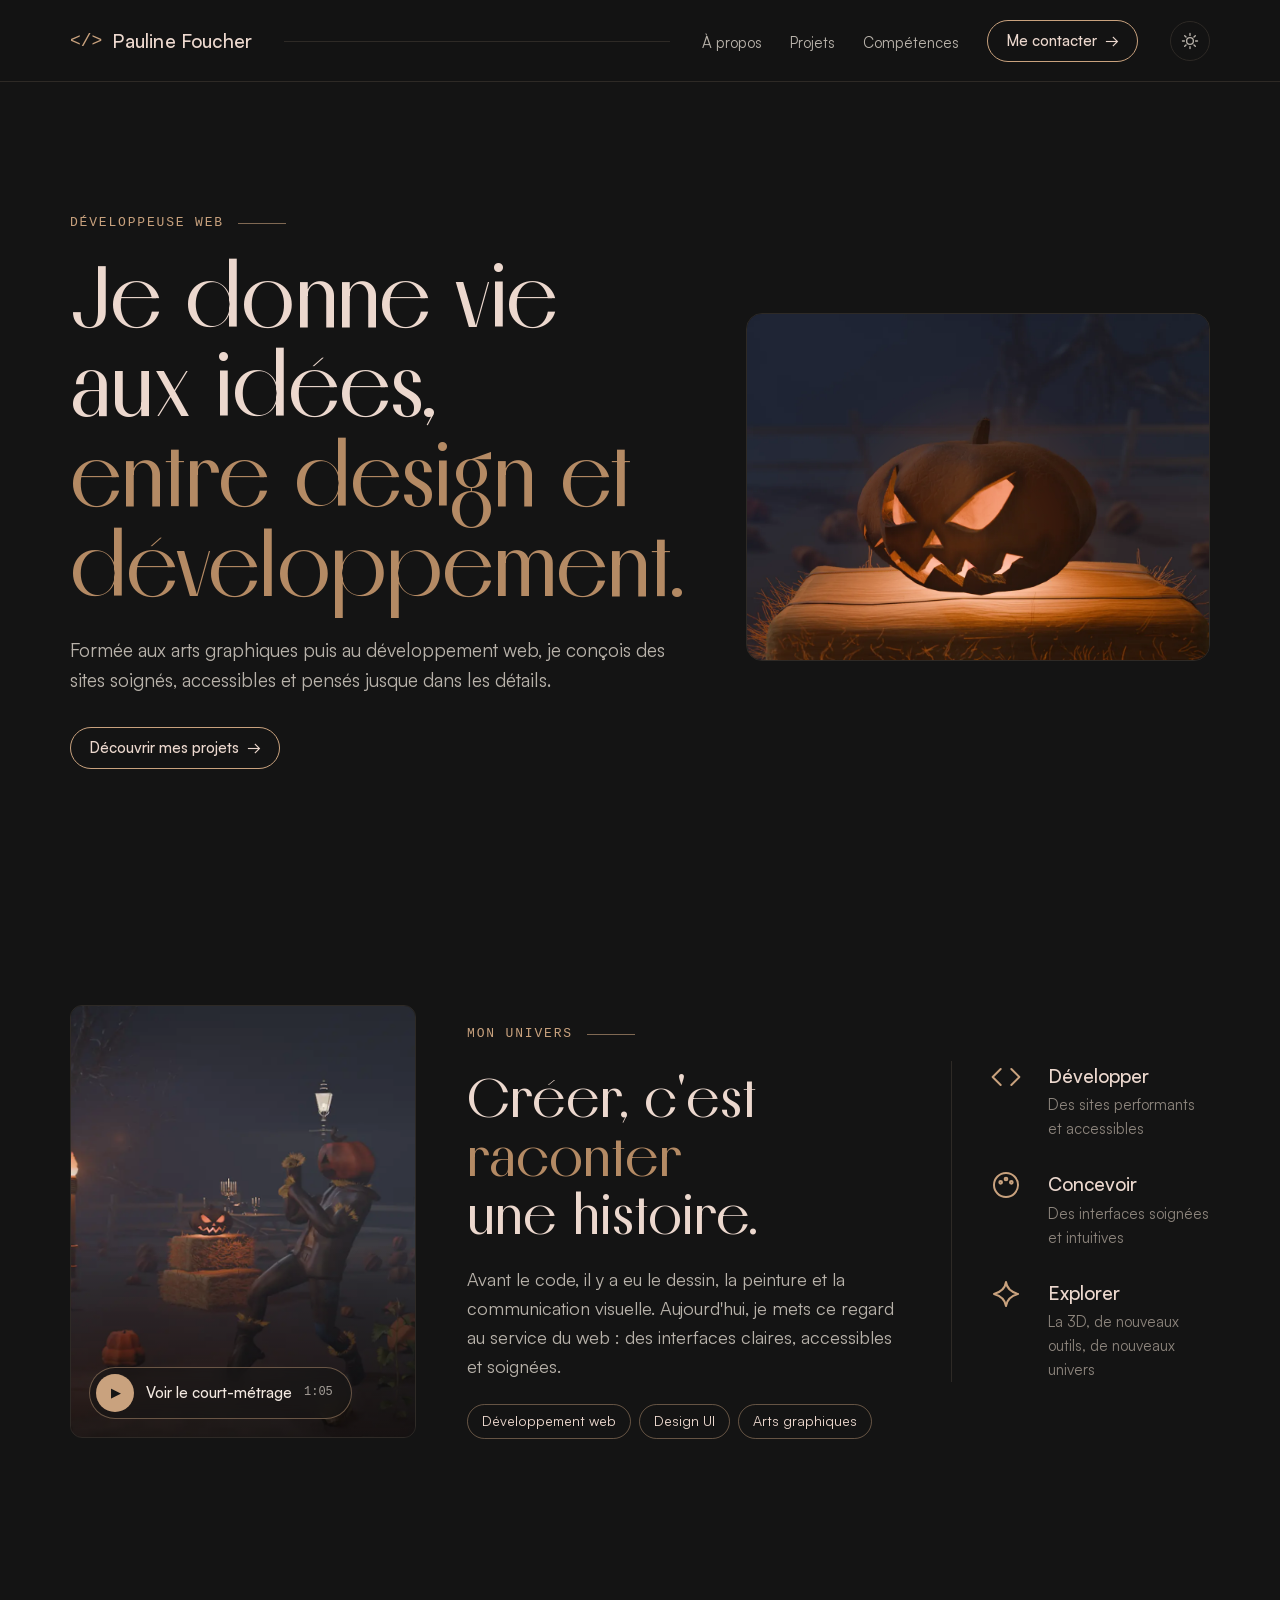
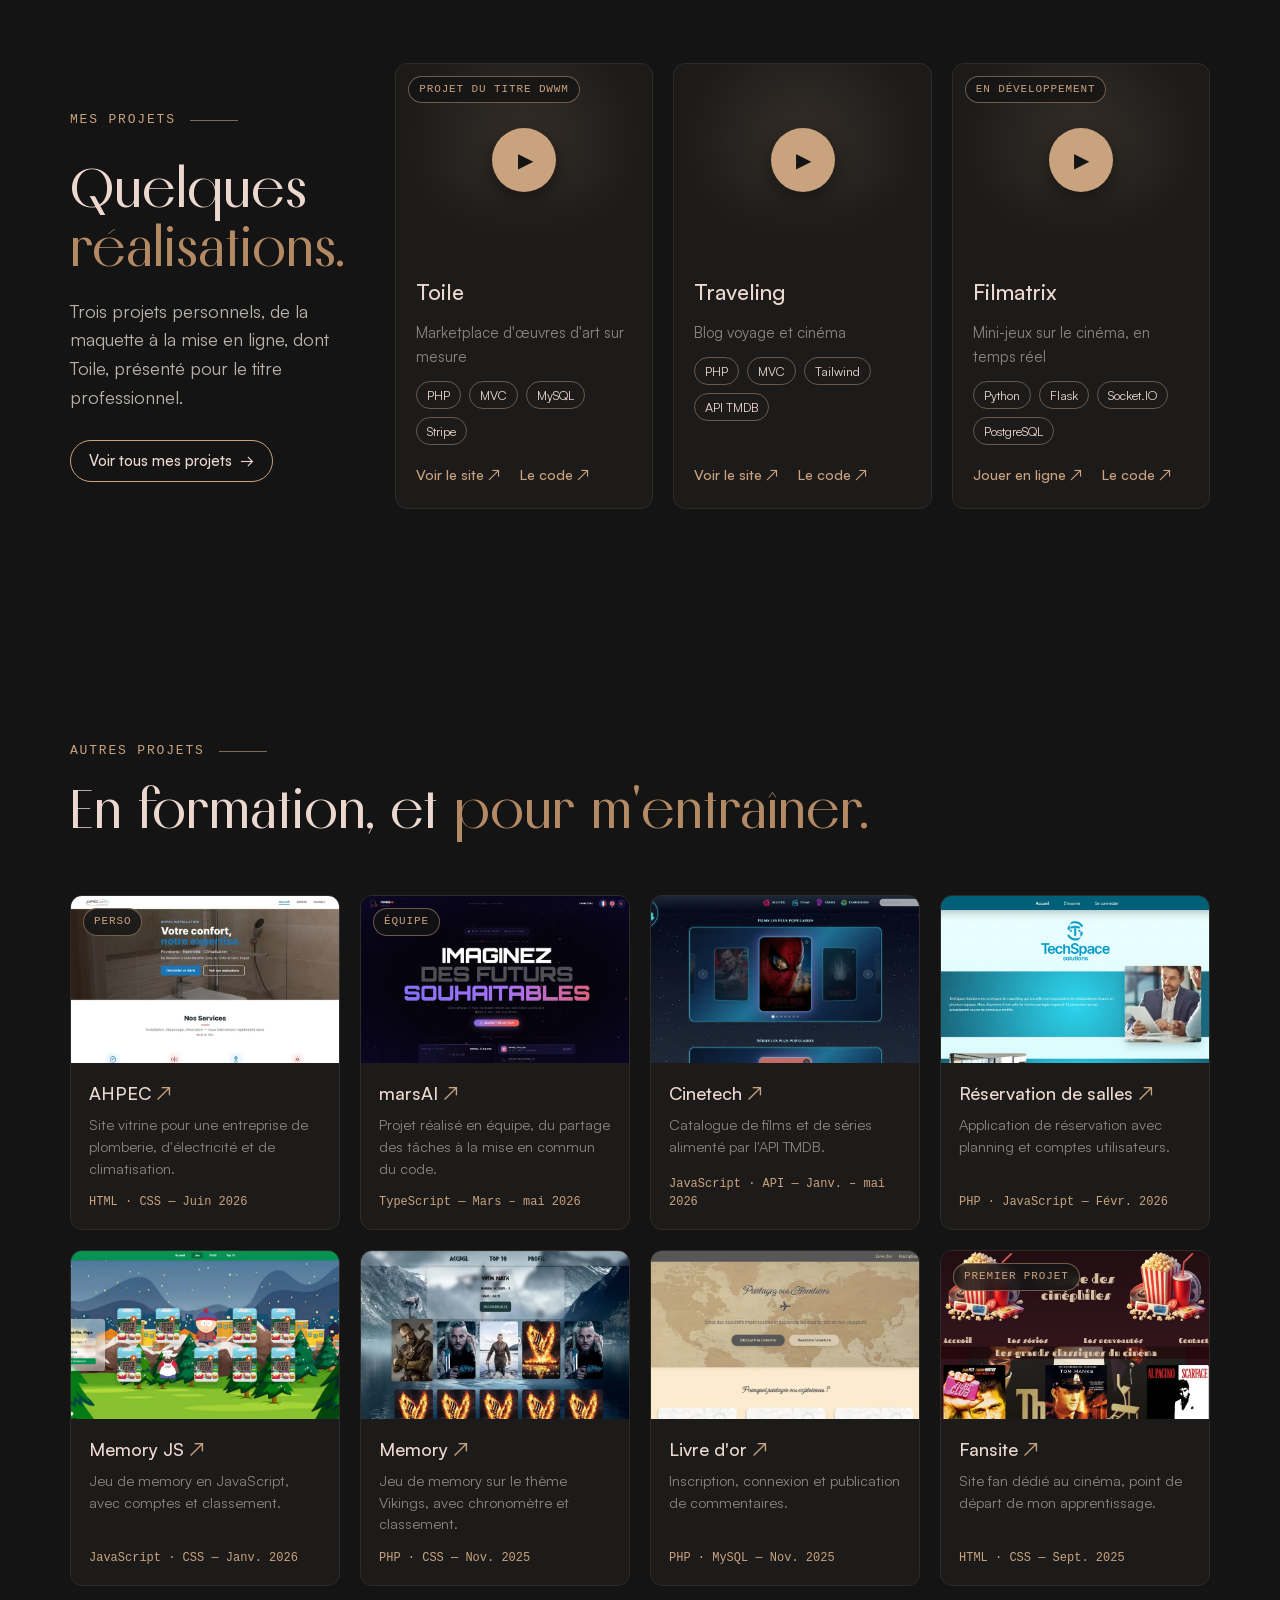
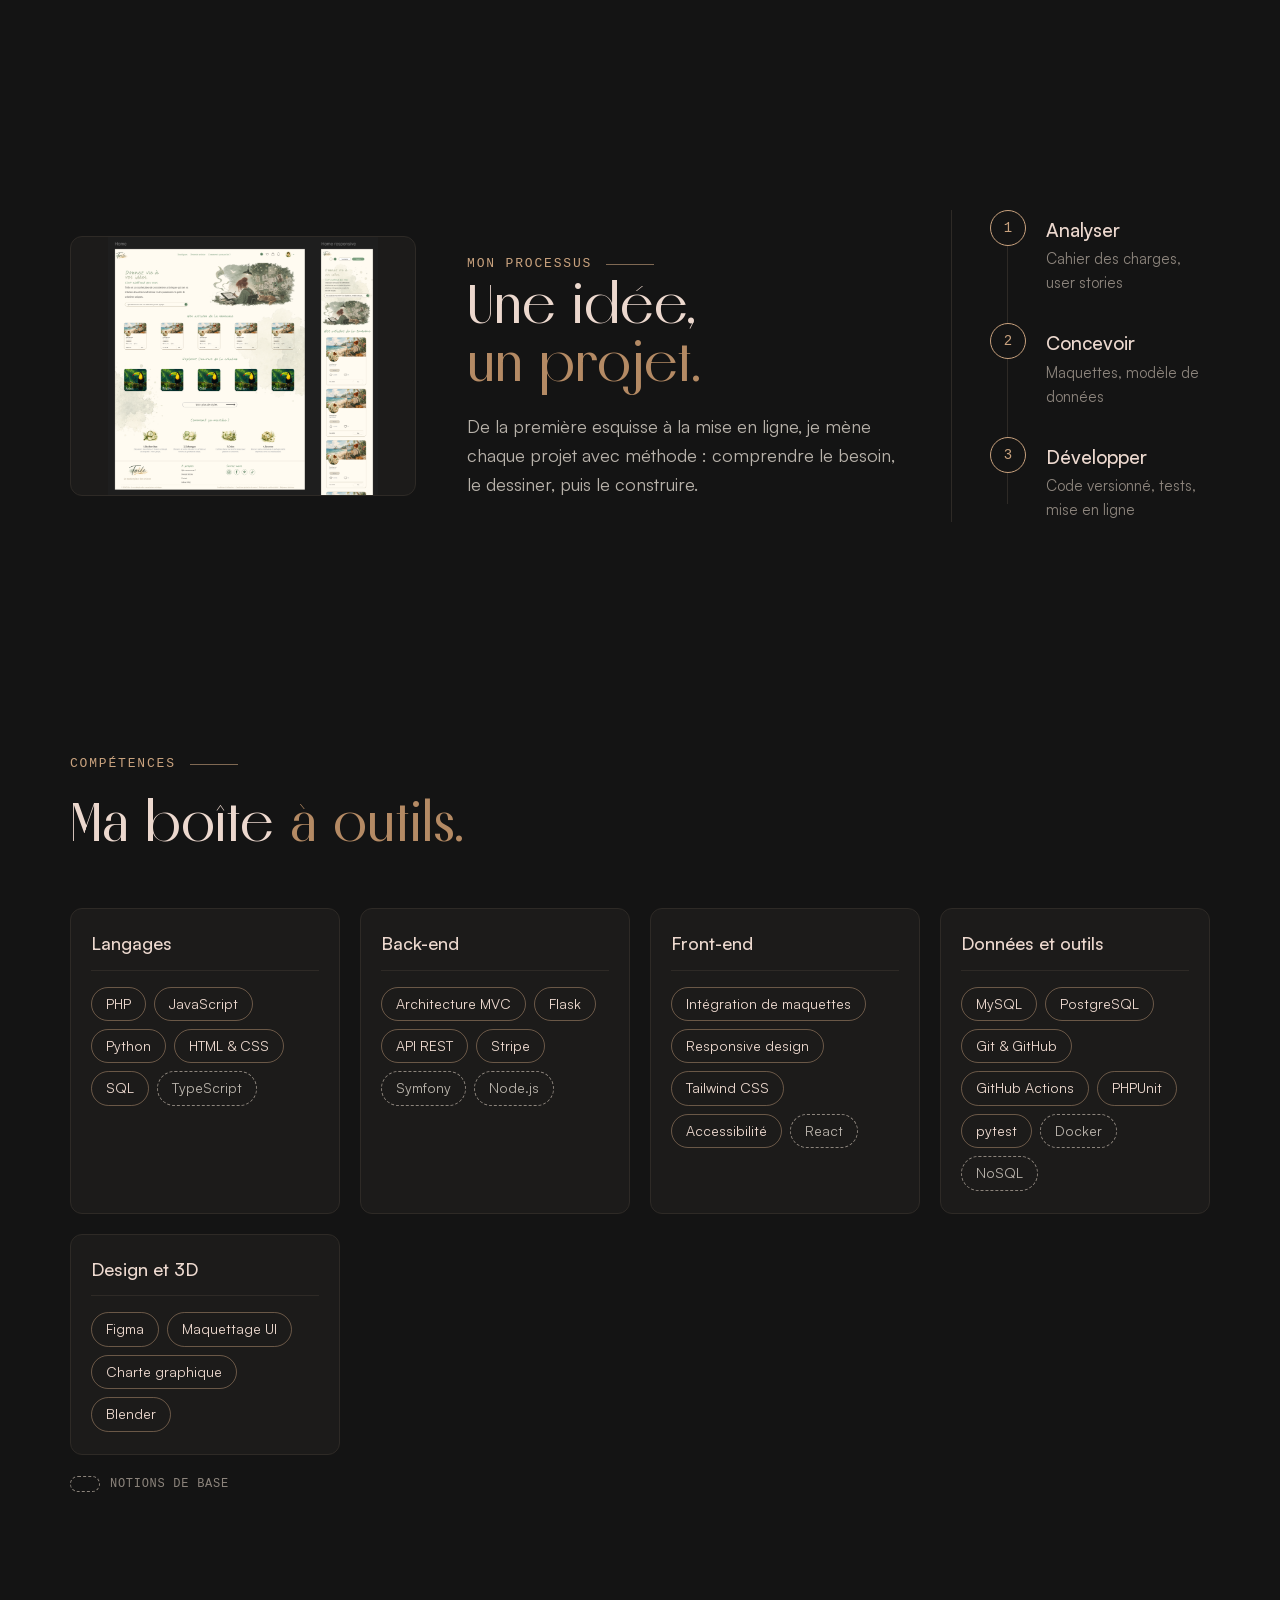
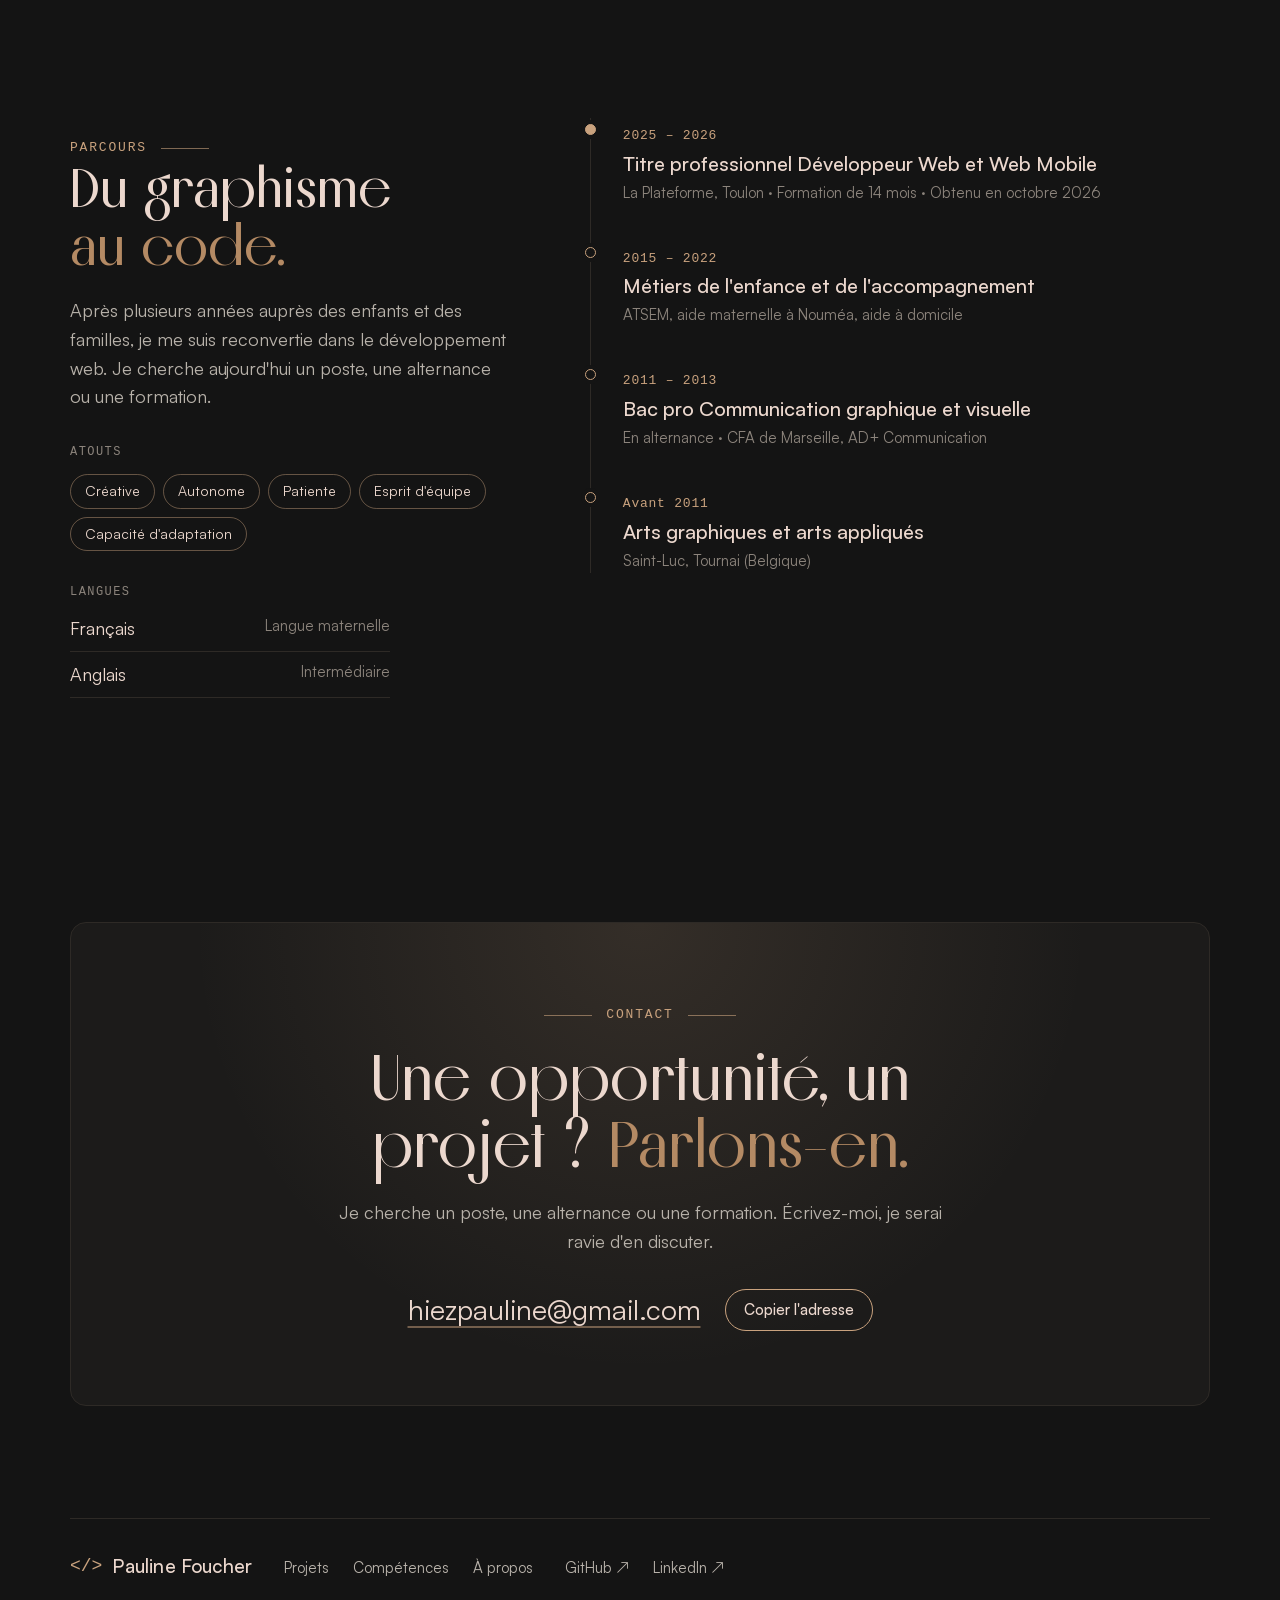
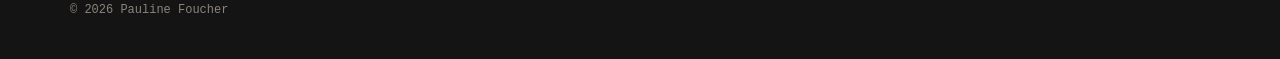
==== commit 0161db1d: "Changement de og-image" ====
--- a/index.html
+++ b/index.html
@@ -13,7 +13,7 @@
   <meta property="og:title" content="Pauline Foucher · Développeuse web">
   <meta property="og:description" content="Développeuse web ouverte à un emploi, une alternance ou une formation : projets en PHP, JavaScript et Python.">
   <meta property="og:url" content="https://pauline-hiez.github.io/mon-portfolio/">
-  <meta property="og:image" content="https://pauline-hiez.github.io/mon-portfolio/images/og-image.png">
+  <meta property="og:image" content="https://pauline-hiez.github.io/mon-portfolio/images/og-image.jpg">
   <meta name="twitter:card" content="summary_large_image">
 
 
@@ -262,66 +262,15 @@
           <h2>Ma boîte <em>à outils.</em></h2>
         </div>
 
-        <div class="skills-grid">
+        <div class="skills-grid"></div>
+
+        <!-- Modèle d'une catégorie, rempli par script.js avec data/competences.json -->
+        <template id="skill-template">
           <div class="skill-group">
-            <h3>Langages</h3>
-            <ul class="tags">
-              <li>PHP</li>
-              <li>JavaScript</li>
-              <li>Python</li>
-              <li>HTML &amp; CSS</li>
-              <li>SQL</li>
-              <li class="is-basic">TypeScript<span class="vh"> (bases)</span></li>
-            </ul>
+            <h3></h3>
+            <ul class="tags"></ul>
           </div>
-
-          <div class="skill-group">
-            <h3>Back-end</h3>
-            <ul class="tags">
-              <li>Architecture MVC</li>
-              <li>Flask</li>
-              <li>API REST</li>
-              <li>Stripe</li>
-              <li class="is-basic">Symfony<span class="vh"> (bases)</span></li>
-              <li class="is-basic">Node.js<span class="vh"> (bases)</span></li>
-            </ul>
-          </div>
-
-          <div class="skill-group">
-            <h3>Front-end</h3>
-            <ul class="tags">
-              <li>Intégration de maquettes</li>
-              <li>Responsive design</li>
-              <li>Tailwind CSS</li>
-              <li>Accessibilité</li>
-              <li class="is-basic">React<span class="vh"> (bases)</span></li>
-            </ul>
-          </div>
-
-          <div class="skill-group">
-            <h3>Données et outils</h3>
-            <ul class="tags">
-              <li>MySQL</li>
-              <li>PostgreSQL</li>
-              <li>Git &amp; GitHub</li>
-              <li>GitHub Actions</li>
-              <li>PHPUnit</li>
-              <li>pytest</li>
-              <li class="is-basic">Docker<span class="vh"> (bases)</span></li>
-              <li class="is-basic">NoSQL<span class="vh"> (bases)</span></li>
-            </ul>
-          </div>
-
-          <div class="skill-group">
-            <h3>Design et 3D</h3>
-            <ul class="tags">
-              <li>Figma</li>
-              <li>Maquettage UI</li>
-              <li>Charte graphique</li>
-              <li>Blender</li>
-            </ul>
-          </div>
-        </div>
+        </template>
 
         <p class="skills-legend"><span aria-hidden="true"></span>Notions de base</p>
       </section>
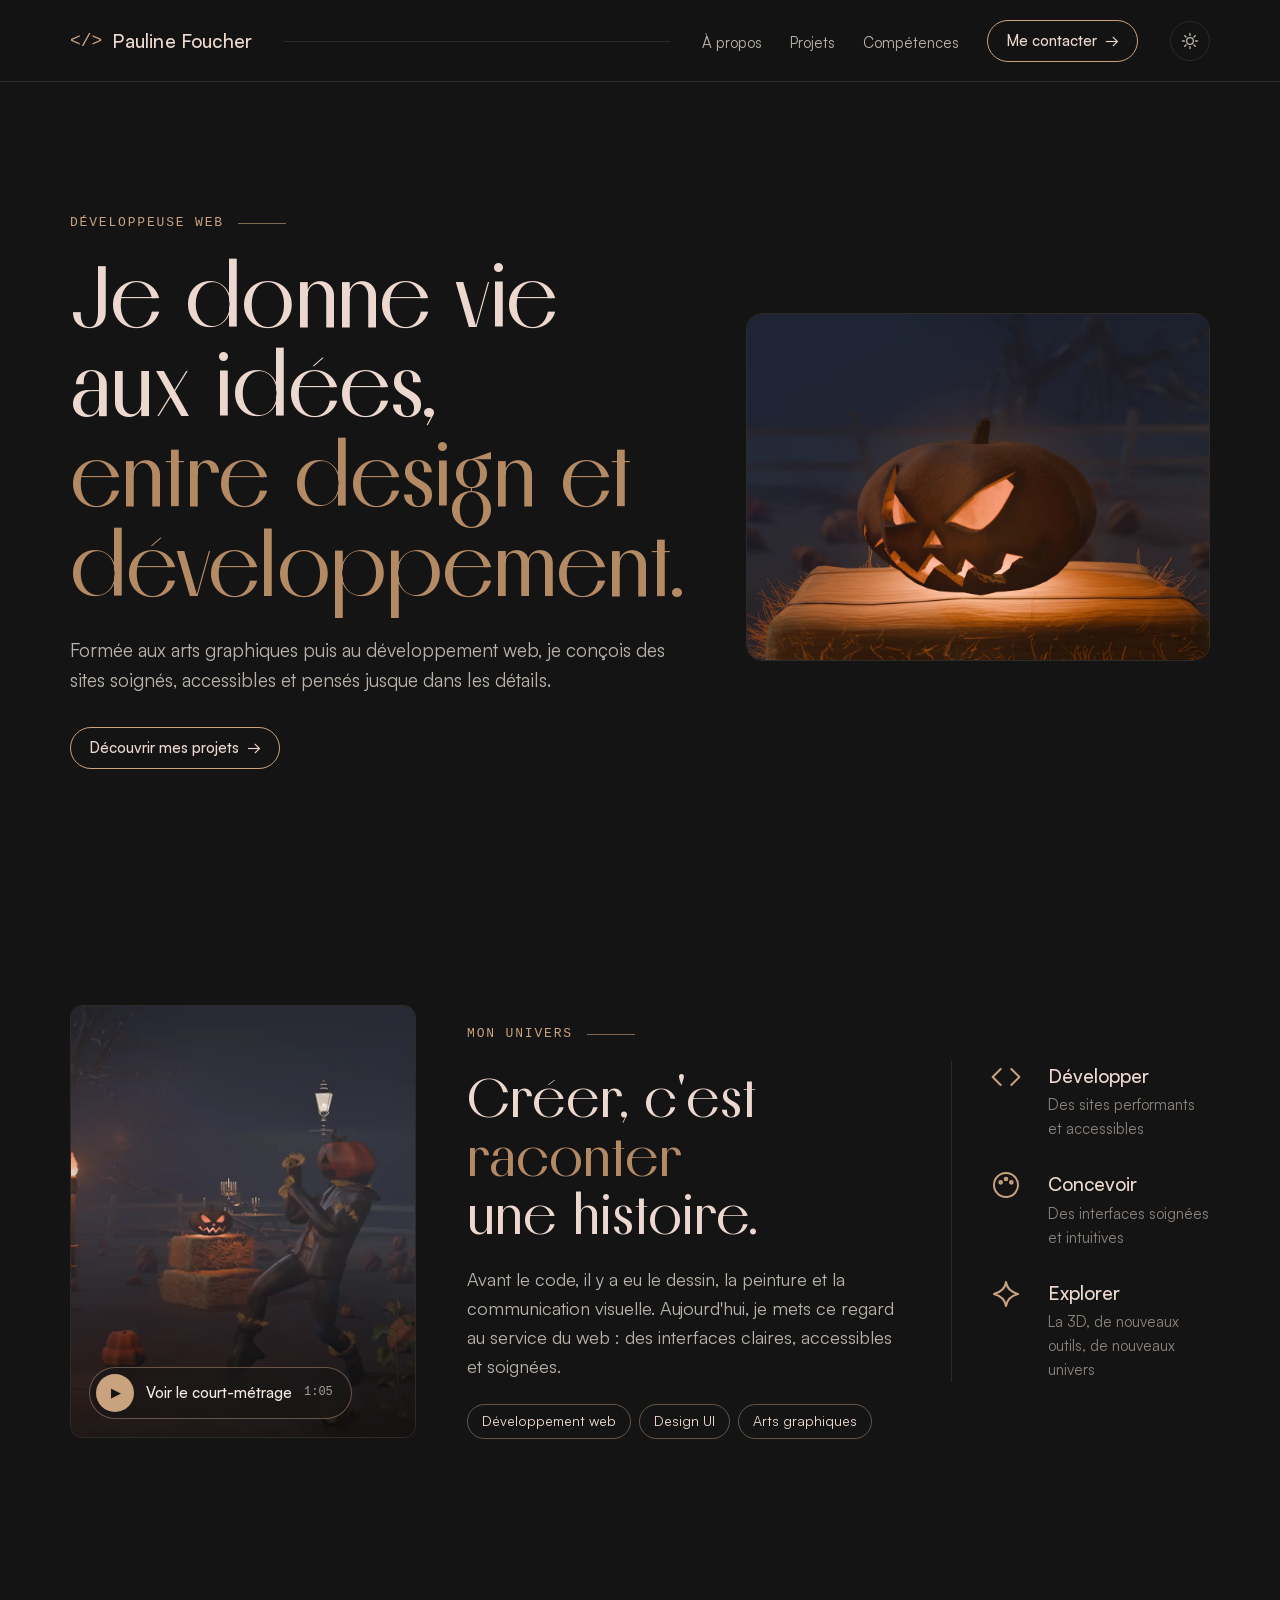
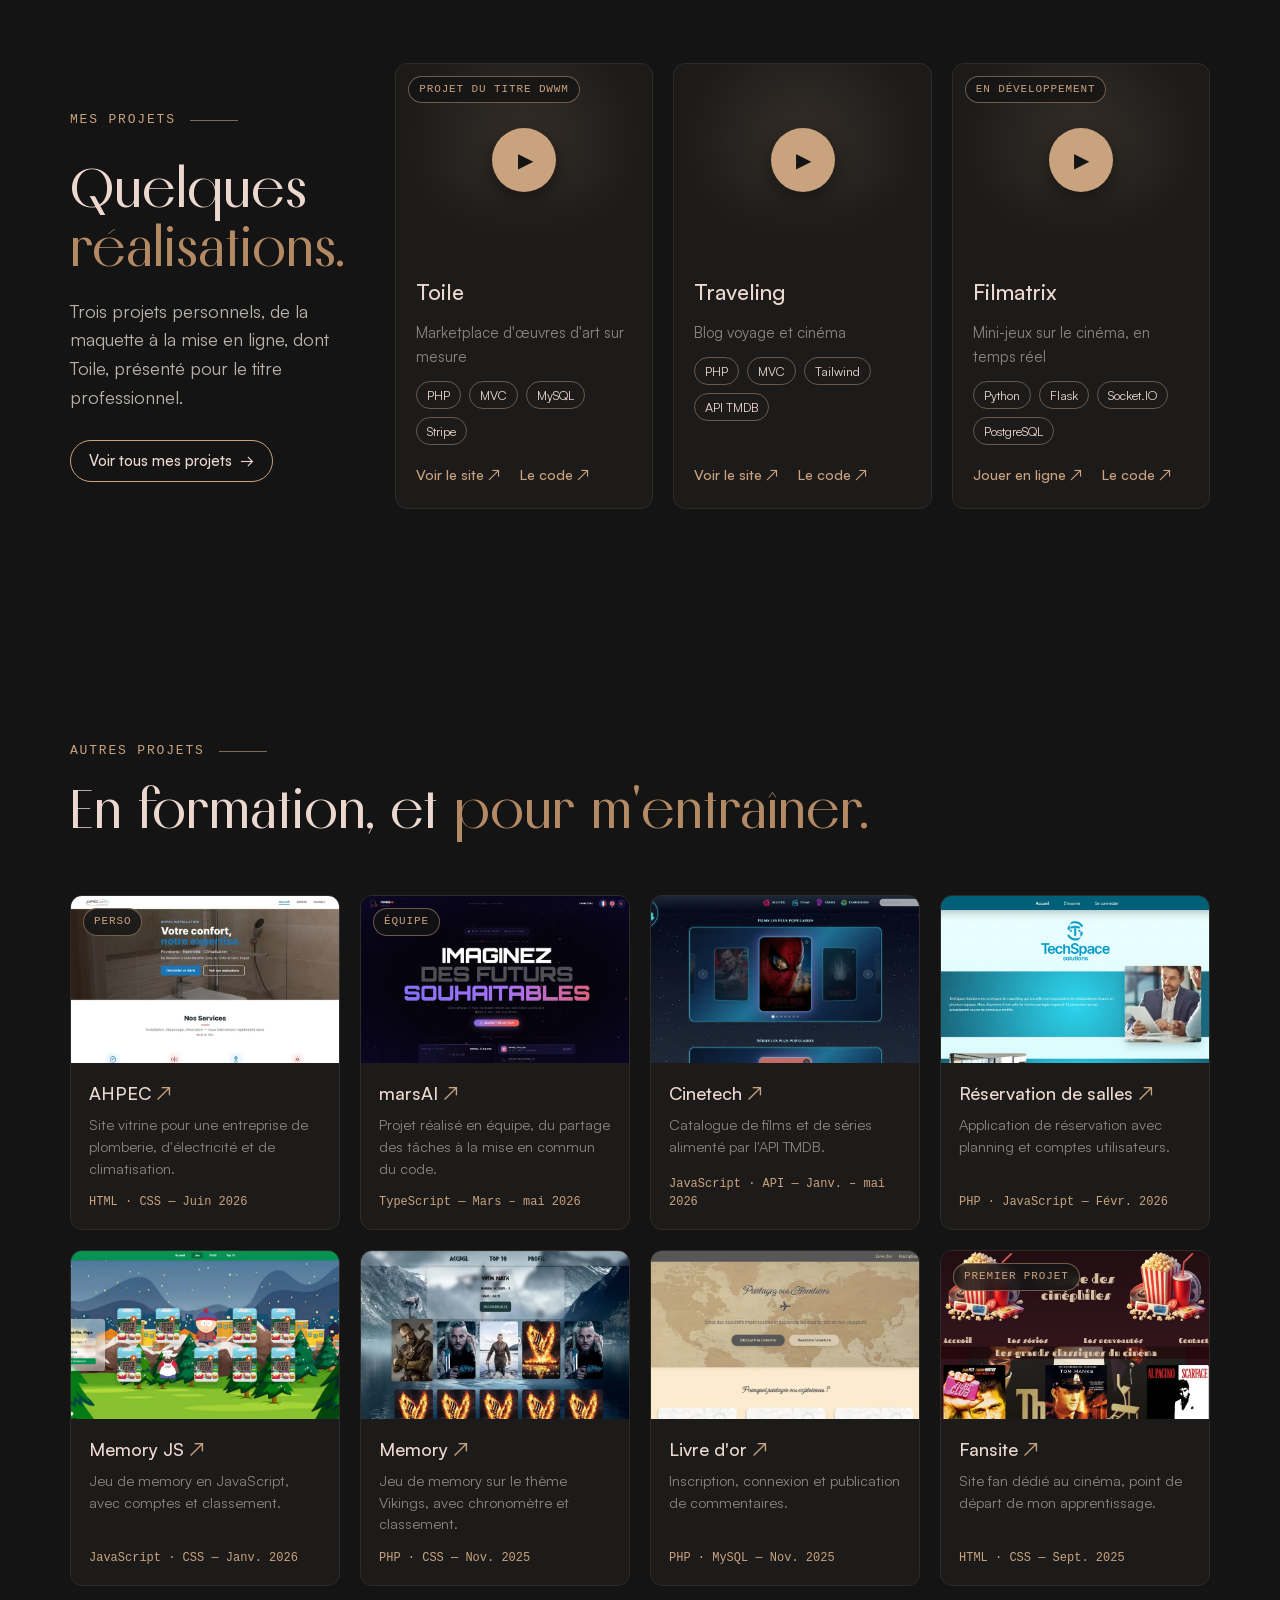
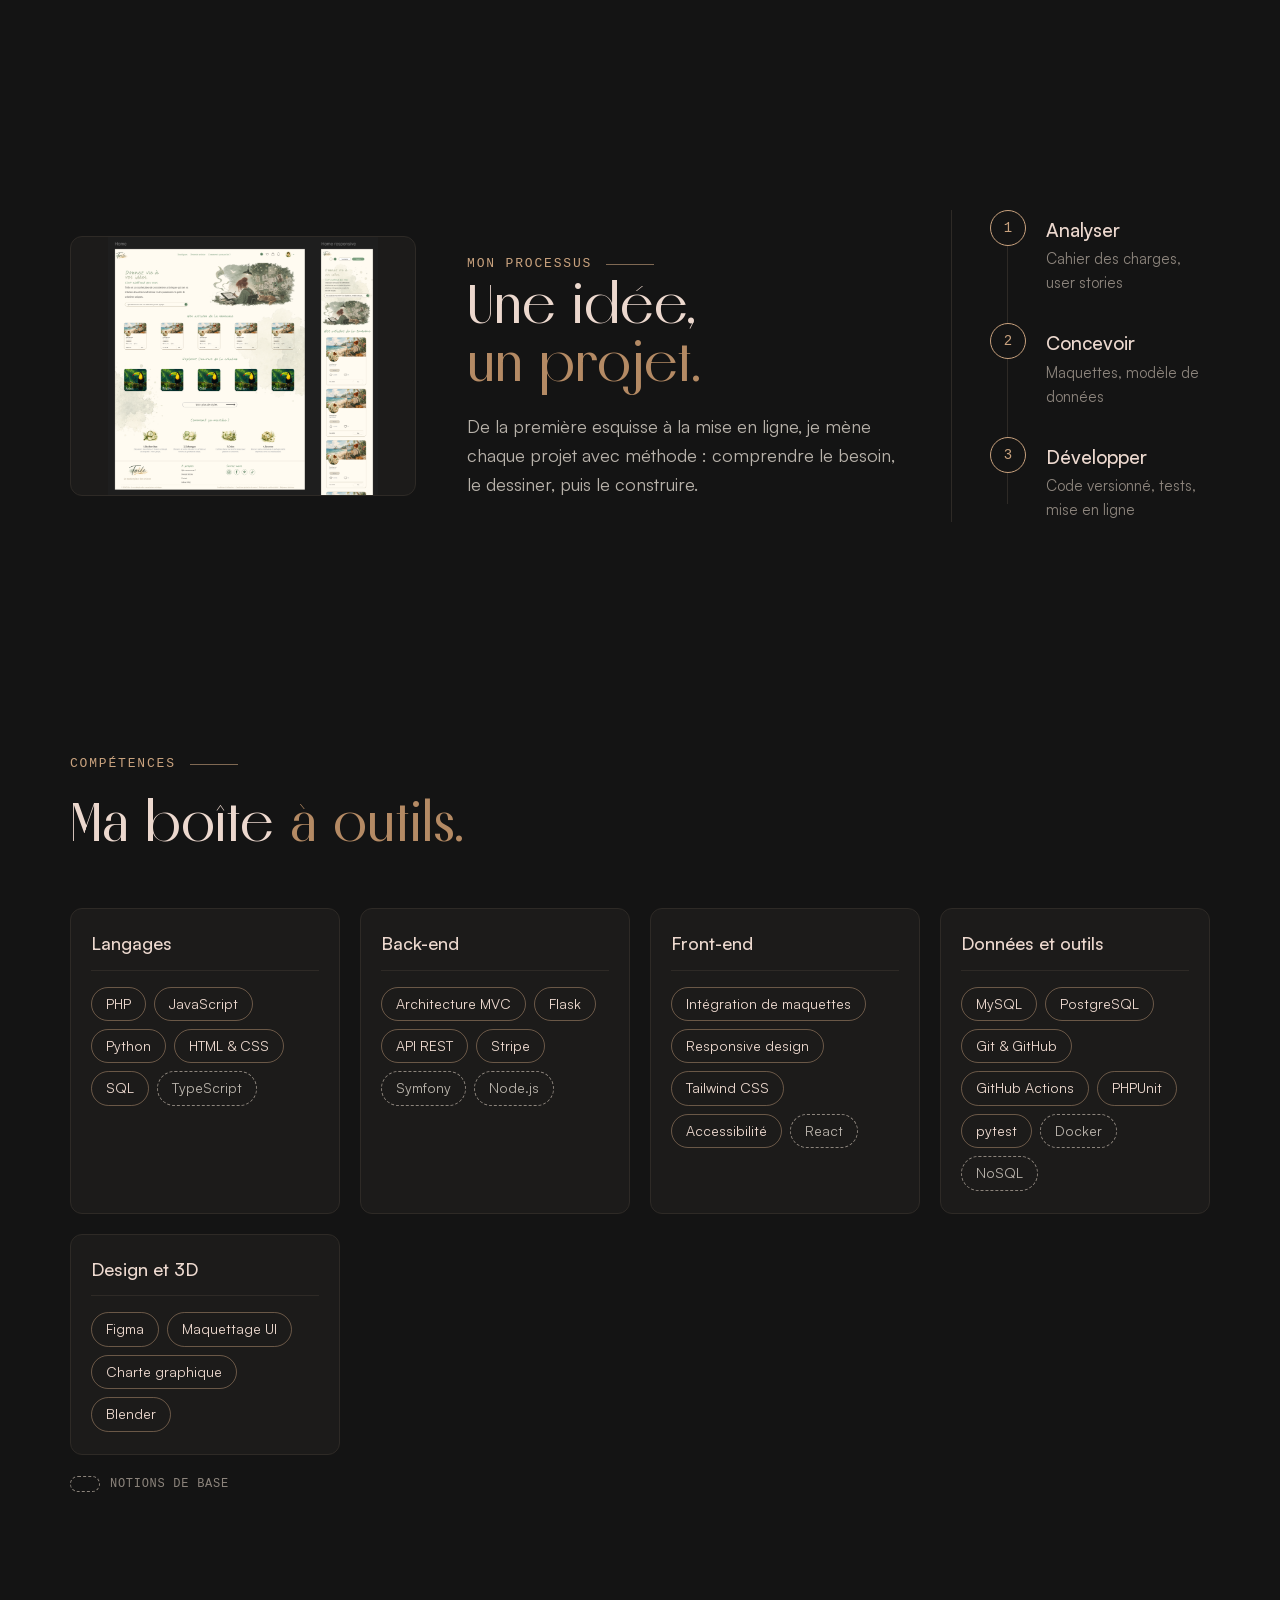
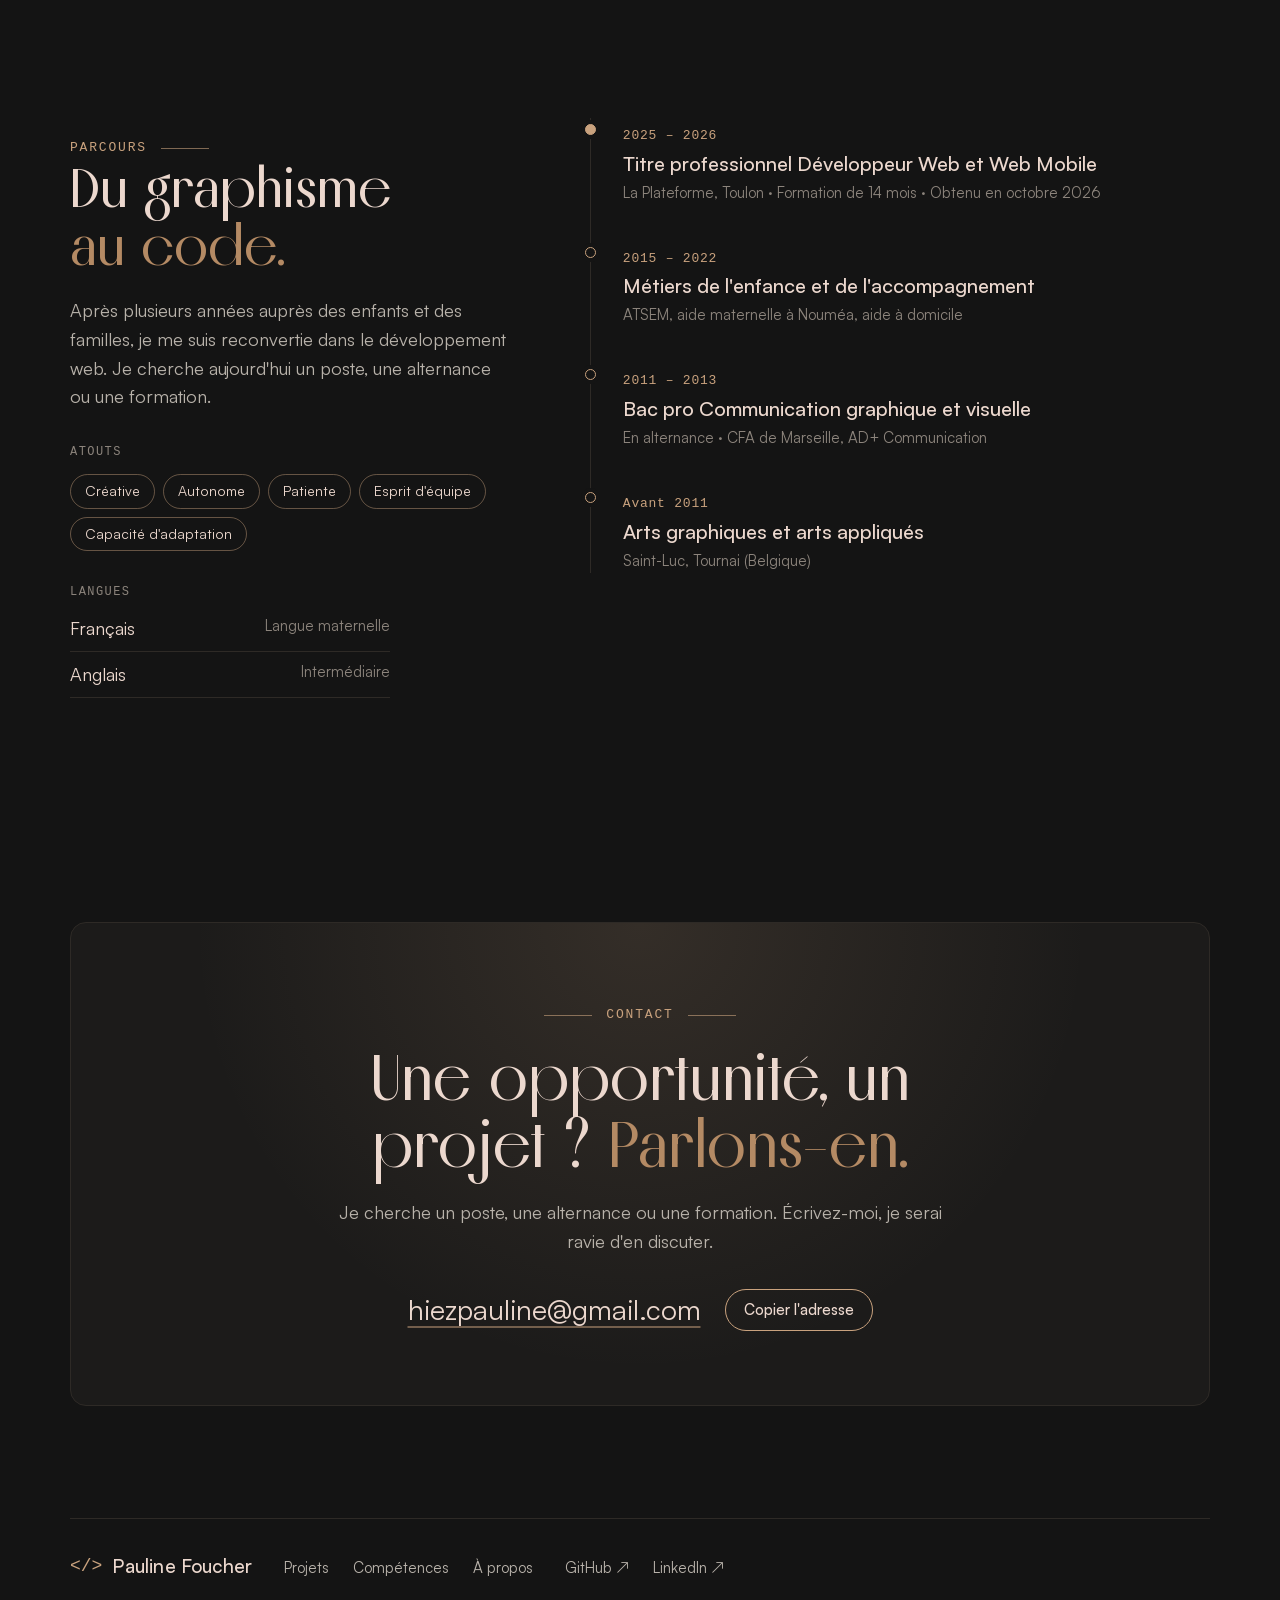
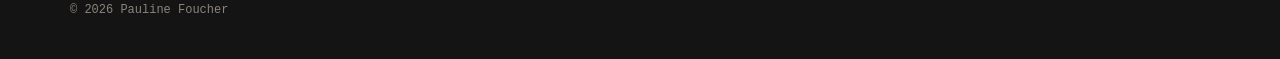
==== commit 76a97560: "Correction mode sombre par défaut" ====
--- a/index.html
+++ b/index.html
@@ -22,10 +22,10 @@
     document.documentElement.classList.add('js');
     (function () {
       let theme = null;
-      try { theme = localStorage.getItem('theme'); } catch (e) {}
-      // Deux thèmes : sombre (par défaut) et clair. Les anciens choix sont convertis.
-      const light = ['light', 'teal', 'prune', 'bleu', 'sauge'];
-      document.documentElement.dataset.theme = light.includes(theme) ? 'light' : 'dark';
+      // Clé "theme-v2" : les anciens choix mémorisés (souvent clairs) sont ignorés
+      try { theme = localStorage.getItem('theme-v2'); } catch (e) {}
+      // Deux thèmes : sombre (par défaut) et clair
+      document.documentElement.dataset.theme = theme === 'light' ? 'light' : 'dark';
     })();
   </script>
 
